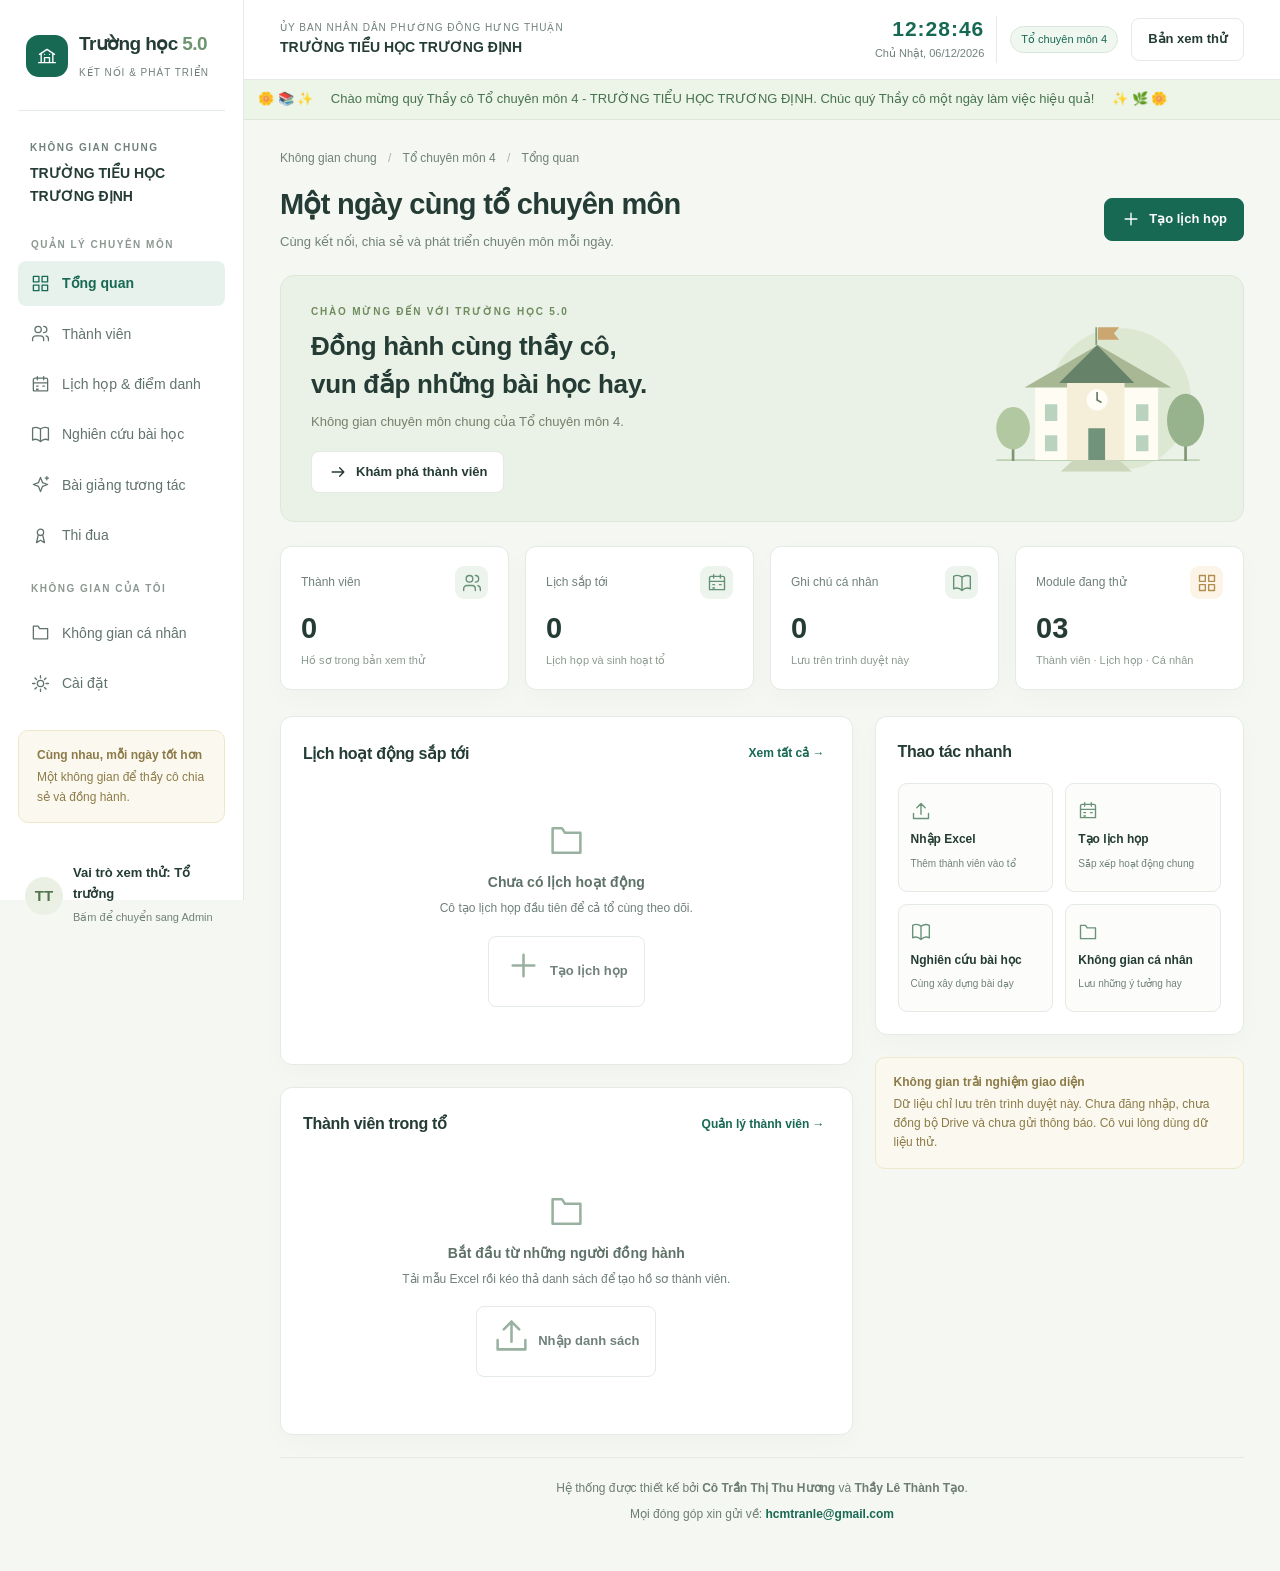
==== apps-script/Index.html @ d6b2e44e "Keep shared footer at the bottom across all views" ====
<!doctype html>
<html lang="vi">
<head>
<meta charset="UTF-8"><meta name="viewport" content="width=device-width, initial-scale=1">
<meta name="theme-color" content="#176953">
<meta name="description" content="Không gian chuyên môn của TRƯỜNG TIỂU HỌC TRƯƠNG ĐỊNH. Bản giao diện thử nghiệm.">
<title>Trường học 5.0 · Tổ chuyên môn 4</title>
<style>
:root{--green:#176953;--green-dark:#124d3e;--mint:#e8f2ec;--ink:#243c35;--muted:#70817a;--line:#e4eae5;--paper:#f5f7f3;--white:#fff;--gold:#b0822e;--shadow:0 8px 26px #243c3506}
*{box-sizing:border-box}body{margin:0;color:var(--ink);background:var(--paper);font:15px/1.6 "Segoe UI",Arial,sans-serif}button,input,select,textarea{font:inherit}button,a,input,select,textarea{outline-offset:4px}button{cursor:pointer}button:disabled{cursor:not-allowed;opacity:.5}a{color:var(--green)}button{border:0;background:none;color:inherit}svg{vertical-align:middle}h1,h2,h3,p{margin-top:0}h1{font-size:29px;letter-spacing:-.7px;line-height:1.3;margin-bottom:8px}h2{font-size:19px;letter-spacing:-.3px}h3{font-size:16px}.app{display:flex;min-height:100vh}.sidebar{width:244px;flex-shrink:0;background:var(--white);border-right:1px solid var(--line);padding:29px 18px;position:fixed;inset:0 auto 0 0;display:flex;flex-direction:column;z-index:20}.brand{display:flex;gap:11px;align-items:center;padding:0 8px 27px}.brand-mark{display:grid;place-items:center;background:var(--green);color:white;width:42px;height:42px;border-radius:13px}.brand strong{display:block;font-size:19px;letter-spacing:-.6px}.brand small{font-size:11px;color:var(--muted);letter-spacing:1.5px}.school-label{border-top:1px solid var(--line);padding:23px 12px 13px}.school-label small,.eyebrow{font-size:10px;letter-spacing:1.5px;font-weight:700;color:var(--muted);text-transform:uppercase}.school-label strong{display:block;font-size:14px;margin-top:4px}.nav-label{padding:17px 13px 8px;font-size:10px;letter-spacing:1.5px;color:#8c9891;font-weight:700}.nav{display:flex;flex-direction:column;gap:6px}.nav button{display:flex;align-items:center;gap:12px;padding:11px 13px;border-radius:8px;text-align:left;font-size:14px;color:#60736a}.nav button.active{color:var(--green);background:var(--mint);font-weight:650}.nav button:hover{background:#f0f5f1}.nav button svg{width:19px;height:19px}.sidebar-bottom{margin-top:auto;padding-top:25px}.account{border-top:1px solid var(--line);padding:20px 7px 0;display:flex;align-items:center;gap:10px}.avatar{width:38px;height:38px;border-radius:50%;background:#eaf0e4;display:inline-flex;align-items:center;justify-content:center;color:#52734e;font-weight:650;flex-shrink:0;overflow:hidden}.avatar img{width:100%;height:100%;object-fit:cover}.account strong{font-size:13px;display:block}.account small{color:var(--muted);font-size:11px}.main{margin-left:244px;width:calc(100% - 244px)}.topbar{min-height:80px;border-bottom:1px solid var(--line);background:#ffffffb8;display:flex;align-items:center;justify-content:space-between;padding:16px 36px;gap:18px}.authority{font-size:10px;letter-spacing:1px;color:var(--muted)}.school-title{font-weight:600;font-size:14px}.top-actions{display:flex;align-items:center;gap:13px}.tag{font-size:11px;border:1px solid #d8e7dc;background:#f0f7f1;padding:4px 10px;border-radius:20px;color:var(--green);white-space:nowrap}.workspace{max-width:1440px;padding:29px 36px 40px;margin:auto}.breadcrumb{font-size:12px;color:var(--muted);margin-bottom:18px}.breadcrumb span{color:#a8b3ac;padding:0 8px}.heading{display:flex;align-items:center;justify-content:space-between;gap:16px;margin-bottom:23px}.heading p{color:var(--muted);margin:0;font-size:13px}.btn{padding:10px 16px;border:1px solid var(--line);border-radius:8px;background:white;font-size:13px;font-weight:600;display:inline-flex;align-items:center;justify-content:center;gap:8px;text-decoration:none;white-space:nowrap}.btn.primary{background:var(--green);border-color:var(--green);color:white}.btn.primary:hover{background:var(--green-dark)}.btn:hover{border-color:#a8c4b6}.btn.subtle{background:transparent}.btn.danger{color:#a64242}.hero{position:relative;overflow:hidden;background:#eaf1e6;border:1px solid #dfe8d8;border-radius:14px;padding:28px 30px;min-height:194px;display:flex;justify-content:space-between;align-items:center;margin-bottom:24px}.hero-text{max-width:65%;z-index:1}.hero .eyebrow{color:#6f8c5e;letter-spacing:1.8px}.hero h2{font-size:26px;line-height:1.45;font-weight:600;margin:8px 0}.hero p{color:#73816c;font-size:13px;margin-bottom:18px}.hero-art{width:230px;max-width:32%;height:170px}.stats{display:grid;grid-template-columns:repeat(4,1fr);gap:16px;margin-bottom:26px}.stat{padding:19px 20px;border:1px solid var(--line);border-radius:11px;background:white;box-shadow:var(--shadow)}.stat-top{display:flex;align-items:center;justify-content:space-between;color:var(--muted);font-size:12px}.stat-icon{width:33px;height:33px;display:grid;place-items:center;border-radius:9px;background:#edf3ed;color:#649275}.stat-icon.gold{background:#fcf5e7;color:#b08d4e}.stat-value{font-size:29px;font-weight:650;line-height:1.2;margin:12px 0 6px}.stat-note{font-size:11px;color:#8d9b91}.columns{display:grid;grid-template-columns:1.55fr 1fr;gap:22px}.panel{background:white;border:1px solid var(--line);border-radius:12px;box-shadow:var(--shadow);padding:22px;margin-bottom:22px}.panel-head{display:flex;align-items:center;justify-content:space-between;gap:12px;margin-bottom:19px}.panel-head h2{margin:0;font-size:16px}.text-btn{color:var(--green);font-weight:600;font-size:12px;padding:5px}.empty{text-align:center;padding:35px 20px;color:var(--muted)}.empty svg{color:#99b1a1;width:37px;height:37px;margin-bottom:12px}.empty strong{display:block;color:#5f7269;font-size:14px;margin-bottom:6px}.empty p{font-size:12px;max-width:390px;margin:0 auto 17px}.quick-grid{display:grid;grid-template-columns:1fr 1fr;gap:12px}.quick{border:1px solid var(--line);text-align:left;border-radius:9px;padding:17px 12px;background:#fcfdfb}.quick svg{color:#6a9278;margin-bottom:9px}.quick strong{display:block;font-size:12px}.quick small{font-size:10px;color:var(--muted)}.quick:hover{background:var(--mint)}.notice{background:#fbf9ef;border:1px solid #eee7c9;border-radius:10px;padding:15px 18px;color:#8c7a48;font-size:12px;margin-bottom:20px}.notice strong{display:block;margin-bottom:3px}.footer{font-size:11px;color:#99a49c;display:flex;justify-content:space-between;gap:12px;padding:5px 0}.toolbar{display:flex;gap:12px;align-items:center;flex-wrap:wrap;margin-bottom:19px}input,select,textarea{padding:10px 12px;border:1px solid #dce4de;border-radius:7px;background:white;color:var(--ink);min-width:0}input:focus,select:focus,textarea:focus{border-color:var(--green);outline:2px solid #dbeee3}textarea{width:100%;resize:vertical}.search{flex:1;min-width:180px}.table-wrap{overflow-x:auto}table{border-collapse:collapse;width:100%;font-size:12px;text-align:left}th{background:#f7f9f6;color:var(--muted);font-size:11px;font-weight:600;padding:13px 12px;white-space:nowrap}td{padding:15px 12px;border-bottom:1px solid #eef1ec}td.person{display:flex;align-items:center;gap:11px;min-width:190px}.person strong{font-size:13px;display:block}.person small{font-size:11px;color:var(--muted)}.badge{display:inline-block;background:#eff5ef;color:#618468;font-size:10px;border-radius:4px;padding:3px 7px}.dropzone{border:1.5px dashed #b1c9b7;border-radius:10px;background:#f7faf5;text-align:center;padding:27px;margin:16px 0}.dropzone.dragover{background:#e0efdf;border-color:var(--green)}.dropzone strong{display:block;font-size:14px;margin:8px 0}.dropzone p{font-size:12px;color:var(--muted);margin:0 0 12px}.event{display:flex;gap:14px;padding:17px 0;border-bottom:1px solid #eef1ec}.event:last-child{border-bottom:0}.date-box{background:#edf3e9;width:48px;height:58px;text-align:center;border-radius:8px;flex-shrink:0;color:#638154}.date-box strong{display:block;font-size:22px;line-height:1.1;padding-top:8px}.date-box small{font-size:10px}.event-body{flex:1}.event-body strong{font-size:13px}.event-body p{color:var(--muted);font-size:11px;margin:3px 0}.event-body .btn{padding:5px 10px;font-size:11px;margin-top:8px}.feature-grid{display:grid;grid-template-columns:repeat(3,1fr);gap:16px}.feature{border:1px solid var(--line);border-radius:10px;padding:22px;background:#fff}.feature .step{color:#9aaf9b;font-size:28px;font-weight:300}.feature p{color:var(--muted);font-size:13px}.muted{color:var(--muted)}.small{font-size:12px}.menu-toggle{display:none}.dialog{border:1px solid var(--line);border-radius:15px;width:620px;max-width:calc(100vw - 28px);max-height:90vh;padding:26px;color:var(--ink);box-shadow:0 24px 100px #0b281b33}.dialog.wide{width:960px}.dialog::backdrop{background:#173d3059;backdrop-filter:blur(3px)}.dialog-head{display:flex;justify-content:space-between;align-items:center;margin-bottom:18px}.dialog-head h2{margin:0}.dialog-close{font-size:26px;padding:0 8px}.fields{display:grid;grid-template-columns:1fr 1fr;gap:15px}.field{display:flex;flex-direction:column;gap:6px;font-size:12px;font-weight:600}.field.full{grid-column:1/-1}.dialog-actions{display:flex;justify-content:flex-end;gap:10px;margin-top:22px}.error{font-size:12px;color:#a34539;background:#fff3ee;padding:10px;border-radius:6px;margin-top:12px}.error:empty{display:none}.preview-cell input,.preview-cell select{padding:6px;width:150px;font-size:12px}.preview-cell .row-error{color:#a34539;font-size:11px;min-width:180px}.toast{position:fixed;bottom:25px;left:50%;transform:translateX(-50%);z-index:100;background:var(--green-dark);color:white;padding:12px 23px;border-radius:9px;box-shadow:0 5px 25px #0002;font-size:13px;max-width:90vw}.toast[hidden]{display:none}.note{border:1px solid var(--line);padding:18px;border-radius:10px;margin-bottom:12px}.note p{white-space:pre-wrap;overflow-wrap:anywhere;font-size:13px}.note h3{margin-bottom:7px}.check{display:flex;gap:12px;padding:13px 0;border-bottom:1px solid var(--line);align-items:center}.check input{width:18px;height:18px;accent-color:var(--green)}.check span{flex:1}.mobile-shade{display:none}body.storage-failed #storage-alert{display:block}#storage-alert{display:none}
@media(min-width:1450px){.workspace{padding-top:36px}.hero{min-height:215px}}
@media(max-width:1100px){.sidebar{width:212px}.main{margin-left:212px;width:calc(100% - 212px)}.workspace{padding:24px}.topbar{padding:16px 24px}.stats{gap:10px}.stat{padding:15px}.columns{grid-template-columns:1fr}.hero h2{font-size:23px}.feature-grid{grid-template-columns:1fr 1fr}}
@media(max-width:760px){.sidebar{transform:translateX(-100%);transition:transform .2s}.sidebar.open{transform:translateX(0)}.main{margin-left:0;width:100%}.menu-toggle{display:block;padding:4px}.topbar{padding:13px 16px;min-height:72px}.authority{font-size:8px;letter-spacing:.4px}.school-title{font-size:12px}.top-actions .tag{display:none}.workspace{padding:20px 16px}.heading{align-items:flex-start;flex-wrap:wrap}h1{font-size:25px}.hero{padding:22px;min-height:210px}.hero-text{max-width:100%}.hero h2{font-size:22px}.hero-art{display:none}.stats{grid-template-columns:1fr 1fr}.stat-value{font-size:26px}.panel{padding:17px}.fields{grid-template-columns:1fr}.feature-grid{grid-template-columns:1fr}.footer{flex-direction:column}.top-actions{gap:5px}.mobile-shade.show{display:block;position:fixed;inset:0;background:#0005;z-index:19}.dialog{padding:20px}.breadcrumb{font-size:11px}.toolbar .btn{flex:1}}
@media(prefers-reduced-motion:reduce){*{transition:none!important;scroll-behavior:auto!important}}

/* School welcome and always-visible Vietnamese clock. */
.topbar{position:sticky;top:0;z-index:15;background:#fff}.live-clock{text-align:right;min-width:158px;padding-right:12px;border-right:1px solid var(--line)}.live-clock time{display:block;font-size:21px;line-height:1.2;font-weight:650;letter-spacing:1px;font-variant-numeric:tabular-nums;color:var(--green)}.live-clock span{display:block;font-size:11px;color:var(--muted);margin-top:4px}.welcome-strip{overflow:hidden;border-bottom:1px solid #dce8da;background:#edf5e8;padding:9px 0;color:#47734f;font-size:13px}.welcome-track{display:inline-block;white-space:nowrap;will-change:transform;animation:welcome-right 28s linear infinite}.welcome-track span{padding:0 14px}.welcome-strip:hover .welcome-track{animation-play-state:paused}@keyframes welcome-right{from{transform:translateX(100vw)}to{transform:translateX(-100%)}}.footer{flex-direction:column;text-align:center;gap:4px;padding:20px 0 5px;line-height:1.8;color:#6d7d73;font-size:12px}.footer a{font-weight:600;text-decoration:none}.brand small{font-size:10px;letter-spacing:1px;white-space:nowrap}@media(max-width:1100px){.top-actions .tag{display:none}}@media(max-width:760px){.topbar{gap:7px;align-items:center}.top-actions{flex-shrink:0}.live-clock{min-width:125px;border:0;padding:0}.live-clock time{font-size:19px}.live-clock span{font-size:10px}.top-actions #about-preview{display:none}.authority{font-size:8px}.school-title{font-size:11px}.welcome-strip{font-size:12px}}@media(prefers-reduced-motion:reduce){.welcome-track{animation:none;transform:none;white-space:normal;padding:0 16px;text-align:center}.welcome-strip{overflow:visible}}

.role-switch{width:100%;text-align:left;background:transparent;border:0;cursor:pointer}.role-switch:hover{background:#f1f6f2;border-radius:9px}.role-switch:focus-visible{outline:2px solid var(--green)}.admin-only{display:none!important}body.is-admin .admin-only{display:flex!important}.admin-banner{display:flex;gap:14px;align-items:center;background:#edf4ff;border:1px solid #d7e5f7;color:#345778;padding:15px 18px;border-radius:10px;margin-bottom:20px}.admin-banner svg{flex-shrink:0}.approval-row{display:grid;grid-template-columns:1.5fr 1fr 1fr auto;gap:14px;align-items:center;padding:15px 0;border-bottom:1px solid var(--line)}.approval-row:last-child{border-bottom:0}.approval-row strong,.approval-row small{display:block}.approval-row small{color:var(--muted)}.status-approved{background:#e5f4e9;color:#34704a}.status-pending{background:#fff3dc;color:#8a641f}@media(max-width:760px){.approval-row{grid-template-columns:1fr}.approval-row .btn{width:100%}}

.main{min-height:100vh;display:flex;flex-direction:column}.workspace{width:100%;min-height:calc(100vh - 122px);display:flex;flex-direction:column}.workspace>.footer{margin-top:auto;width:100%;border-top:1px solid var(--line)}
</style>
<script defer src="https://cdn.sheetjs.com/xlsx-0.20.3/package/dist/xlsx.full.min.js"></script>
</head>
<body>
<div class="app">
<aside class="sidebar" id="sidebar" aria-label="Điều hướng chính">
<div class="brand"><span class="brand-mark" data-icon="school"></span><div><strong>Trường học <span style="color:#6e9571">5.0</span></strong><small>KẾT NỐI & PHÁT TRIỂN</small></div></div>
<div class="school-label"><small>KHÔNG GIAN CHUNG</small><strong>TRƯỜNG TIỂU HỌC TRƯƠNG ĐỊNH</strong></div>
<div class="nav-label">QUẢN LÝ CHUYÊN MÔN</div>
<nav class="nav" id="nav"></nav>
<div class="sidebar-bottom"><div class="notice"><strong>Cùng nhau, mỗi ngày tốt hơn</strong>Một không gian để thầy cô chia sẻ và đồng hành.</div>
<button class="account role-switch" id="role-switch" type="button" aria-label="Chuyển sang quyền Admin"><span class="avatar" id="role-avatar">TT</span><div><strong id="role-label">Vai trò xem thử: Tổ trưởng</strong><small id="role-hint">Bấm để chuyển sang Admin</small></div></button></div>
</aside>
<div class="mobile-shade" id="shade"></div>
<div class="main">
<header class="topbar"><div style="display:flex;gap:12px;align-items:center"><button class="menu-toggle" id="menu-toggle" aria-label="Mở điều hướng" aria-expanded="false" data-icon="menu"></button><div><div class="authority">ỦY BAN NHÂN DÂN PHƯỜNG ĐÔNG HƯNG THUẬN</div><div class="school-title">TRƯỜNG TIỂU HỌC TRƯƠNG ĐỊNH</div></div></div>
<div class="top-actions"><div class="live-clock" aria-label="Ngày giờ Việt Nam"><time id="live-time">--:--:--</time><span id="live-date"></span></div><span class="tag">Tổ chuyên môn 4</span><button class="btn subtle" id="about-preview">Bản xem thử</button></div></header>
<div class="welcome-strip" aria-label="Lời chào mừng"><div class="welcome-track"><span aria-hidden="true">🌼 📚 ✨</span> Chào mừng quý Thầy cô Tổ chuyên môn 4 - TRƯỜNG TIỂU HỌC TRƯƠNG ĐỊNH. Chúc quý Thầy cô một ngày làm việc hiệu quả! <span aria-hidden="true">✨ 🌿 🌼</span></div></div>
<main class="workspace" id="main" tabindex="-1"></main>
</div></div>
<dialog class="dialog" id="dialog" aria-labelledby="dialog-title"></dialog>
<div class="toast" id="toast" role="status" hidden></div>
<noscript>Vui lòng bật JavaScript để sử dụng giao diện Trường học 5.0.</noscript>
<script>/* Shared validation and import logic. No network or storage side effects. */
(function(root, factory) {
  const api = factory();
  if (typeof module === 'object' && module.exports) module.exports = api;
  else root.SchoolModel = api;
})(typeof globalThis !== 'undefined' ? globalThis : this, function() {
  const headers = ['Họ và tên','Email','Số điện thoại','Chức danh','Lớp dạy'];
  const roles = ['Tổ trưởng','Tổ phó','Tổ viên'];
  const normalizeEmail = value => String(value || '').trim().toLowerCase();
  function validateMember(input) {
    const value = Object.fromEntries(['name','email','phone','role','className'].map(k => [k,String(input[k] || '').trim()]));
    value.email = normalizeEmail(value.email);
    const errors = [];
    if (!value.name || value.name.length > 100) errors.push('Họ và tên phải có từ 1 đến 100 ký tự');
    if (!/^[^\s@]+@[^\s@]+\.[^\s@]+$/.test(value.email) || value.email.length > 254) errors.push('Email không hợp lệ');
    if (value.phone && !/^\+?[\d ()-]{8,20}$/.test(value.phone)) errors.push('Số điện thoại không hợp lệ');
    if (!roles.includes(value.role)) errors.push('Chức danh phải là Tổ trưởng, Tổ phó hoặc Tổ viên');
    if (value.className.length > 80) errors.push('Lớp dạy tối đa 80 ký tự');
    return {value,errors};
  }
  function previewImport(matrix, existing) {
    if (!Array.isArray(matrix) || !matrix.length) throw new Error('File chưa có dữ liệu.');
    const first = matrix[0].map(v => String(v || '').trim());
    const missing = headers.filter(h => !first.includes(h));
    if (missing.length) throw new Error('Thiếu cột: ' + missing.join(', '));
    if (headers.some(h => first.filter(v => v === h).length !== 1)) throw new Error('File có tên cột bị trùng.');
    if (matrix.length > 501) throw new Error('Mỗi lần nhập tối đa 500 dòng. Vui lòng chia nhỏ file.');
    const seen = new Set(), emails = new Set(existing.map(m => normalizeEmail(m.email)));
    return matrix.slice(1).map((row, i) => {
      if (row.every(v => !String(v ?? '').trim())) return null;
      const data = Object.fromEntries(['name','email','phone','role','className'].map((k,n) => [k,row[first.indexOf(headers[n])]]));
      const {value, errors} = validateMember(data);
      if (seen.has(value.email)) errors.push('Email trùng trong file');
      seen.add(value.email);
      return {line:i+2, value, errors, duplicate:emails.has(value.email)};
    }).filter(Boolean);
  }
  function mergeImport(existing, rows, mode, makeId) {
    if (!['skip','update'].includes(mode)) throw new Error('Cách xử lý trùng không hợp lệ.');
    if (!rows.length || rows.some(r => r.errors.length)) throw new Error('Cần sửa hết lỗi trước khi nhập.');
    const next = existing.map(m => ({...m}));
    let added = 0, updated = 0, skipped = 0;
    rows.forEach(({value}) => {
      const index = next.findIndex(m => normalizeEmail(m.email) === value.email);
      if (index >= 0) {
        if (mode === 'update') { next[index] = {...next[index],...value}; updated++; }
        else skipped++;
      } else { next.push({...value,id:makeId(),photo:''}); added++; }
    });
    return {members:next,added,updated,skipped};
  }
  return {headers,roles,normalizeEmail,validateMember,previewImport,mergeImport};
});
</script>
<script>
'use strict';
const $ = (selector, root=document) => root.querySelector(selector);
const $$ = (selector, root=document) => [...root.querySelectorAll(selector)];
const esc = value => String(value ?? '').replace(/[&<>"']/g, c => ({'&':'&amp;','<':'&lt;','>':'&gt;','"':'&quot;',"'":'&#39;'}[c]));
const paths = {
  school:'M3 10 12 4l9 6M5 9v11h14V9M9 20v-6h6v6M9 10h.01M15 10h.01M2 20h20',
  grid:'M3 3h7v7H3zM14 3h7v7h-7zM3 14h7v7H3zM14 14h7v7h-7z',
  users:'M16 21v-2a4 4 0 0 0-4-4H6a4 4 0 0 0-4 4v2M16 3a4 4 0 0 1 0 8M22 21v-2a4 4 0 0 0-3-3.87M13 7a4 4 0 1 1-8 0 4 4 0 0 1 8 0',
  calendar:'M8 2v4M16 2v4M3 10h18M5 4h14a2 2 0 0 1 2 2v14H3V6a2 2 0 0 1 2-2M7 14h2M15 14h2M7 18h2',
  book:'M12 5v16M12 5C8 2 4 3 2 4v15c4-2 7-1 10 2 3-3 6-4 10-2V4c-4-2-7-1-10 1',
  spark:'m12 3 2.5 6.5L21 12l-6.5 2.5L12 21l-2.5-6.5L3 12l6.5-2.5L12 3M20 2v4M18 4h4',
  folder:'M3 7V4h6l2 3h10v13H3V7z',
  award:'M16 8a4 4 0 1 1-8 0 4 4 0 0 1 8 0M9 12l-2 9 5-3 5 3-2-9',
  settings:'M12 8a4 4 0 1 0 0 8 4 4 0 0 0 0-8M12 2v3M12 19v3M2 12h3M19 12h3M5 5l2 2M17 17l2 2M5 19l2-2M17 7l2-2',
  plus:'M12 5v14M5 12h14',upload:'M12 16V3m-5 5 5-5 5 5M3 15v6h18v-6',
  download:'M12 3v13m-5-5 5 5 5-5M3 16v5h18v-5',arrow:'M5 12h14m-5-5 5 5-5 5',
  menu:'M3 6h18M3 12h18M3 18h18',check:'m5 12 4 4L19 6',clock:'M12 8v5l3 2M22 12a10 10 0 1 1-20 0 10 10 0 0 1 20 0',
  edit:'m16 3 5 5-12 12H4v-5L16 3z',shield:'M12 3 3 7v6c0 5 9 9 9 9s9-4 9-9V7l-9-4',
};
const icon = name => '<svg width="20" height="20" viewBox="0 0 24 24" fill="none" stroke="currentColor" stroke-width="1.65" stroke-linecap="round" stroke-linejoin="round" aria-hidden="true"><path d="'+(paths[name] || paths.folder)+'"/></svg>';
$$('[data-icon]').forEach(el => el.innerHTML = icon(el.dataset.icon));
const Model = SchoolModel, KEY='truonghoc50.preview.v1', ROLE_KEY='truonghoc50.preview.role';
const uid = () => globalThis.crypto?.randomUUID?.() || Date.now().toString(36)+Math.random().toString(36).slice(2);
const sampleApprovals=[{id:'demo-1',name:'Giáo viên đăng ký A',email:'giaovien.a@example.com',phone:'0900000001',status:'pending'},{id:'demo-2',name:'Giáo viên đăng ký B',email:'giaovien.b@example.com',phone:'0900000002',status:'pending'}];
let data={members:[],events:[],notes:[],approvals:sampleApprovals.map(x=>({...x}))}, storageProblem='', page='overview', pendingRows=[], previewRole=localStorage.getItem(ROLE_KEY)==='admin'?'admin':'leader';
try {
  const saved=localStorage.getItem(KEY);
  if(saved) {
    const parsed=JSON.parse(saved);
    if(!parsed || !['members','events','notes'].every(k=>Array.isArray(parsed[k]))) throw Error('Dữ liệu cũ không đúng định dạng.');
    data={...parsed,approvals:Array.isArray(parsed.approvals)?parsed.approvals:sampleApprovals.map(x=>({...x}))};
  }
} catch(e) { storageProblem='Không đọc được dữ liệu trên trình duyệt. Dữ liệu mới chỉ giữ trong phiên hiện tại.'; }
function persist(next) {
  try { localStorage.setItem(KEY,JSON.stringify(next)); }
  catch(e) { toast('Không lưu được: bộ nhớ trình duyệt không khả dụng hoặc đã đầy. Thay đổi chưa được áp dụng.'); return false; }
  data=next; return true;
}
let toastTimer;
function toast(message) { $('#toast').textContent=message; $('#toast').hidden=false; clearTimeout(toastTimer); toastTimer=setTimeout(()=>$('#toast').hidden=true,5500); }
const navItems=[['overview','grid','Tổng quan'],['admin','shield','Quản trị','admin-only'],['members','users','Thành viên'],['meetings','calendar','Lịch họp & điểm danh'],['research','book','Nghiên cứu bài học'],['lessons','spark','Bài giảng tương tác'],['awards','award','Thi đua'],['personal','folder','Không gian cá nhân'],['settings','settings','Cài đặt']];
$('#nav').innerHTML=navItems.map(([id,i,title,extra],n)=>(id==='personal'?'<div class="nav-label">KHÔNG GIAN CỦA TÔI</div>':'')+'<button class="'+(extra||'')+'" data-page="'+id+'">'+icon(i)+title+'</button>').join('');
$('#nav').addEventListener('click',e=>{const btn=e.target.closest('[data-page]');if(btn) navigate(btn.dataset.page);});
function closeMenu(){ $('#sidebar').classList.remove('open');$('#shade').classList.remove('show');$('#menu-toggle').setAttribute('aria-expanded','false'); }
$('#menu-toggle').onclick=()=>{ const opened=$('#sidebar').classList.toggle('open');$('#shade').classList.toggle('show',opened);$('#menu-toggle').setAttribute('aria-expanded',String(opened)); };
$('#shade').onclick=closeMenu;
function updateRoleUI(){const admin=previewRole==='admin';document.body.classList.toggle('is-admin',admin);$('#role-avatar').textContent=admin?'AD':'TT';$('#role-label').textContent='Vai trò xem thử: '+(admin?'Admin':'Tổ trưởng');$('#role-hint').textContent=admin?'Bấm để về Tổ trưởng':'Bấm để chuyển sang Admin';$('#role-switch').setAttribute('aria-label',admin?'Chuyển về quyền Tổ trưởng':'Chuyển sang quyền Admin');}
$('#role-switch').onclick=()=>{previewRole=previewRole==='admin'?'leader':'admin';localStorage.setItem(ROLE_KEY,previewRole);if(previewRole!=='admin'&&page==='admin')page='overview';updateRoleUI();render();toast(previewRole==='admin'?'Đã chuyển sang chế độ xem thử quyền Admin.':'Đã trở về chế độ xem thử quyền Tổ trưởng.');};
updateRoleUI();
function navigate(id) {page=id;closeMenu();render();$('#main').focus({preventScroll:true});window.scrollTo(0,0);}
function heading(title,description,actions=''){return '<div class="heading"><div><h1>'+title+'</h1><p>'+description+'</p></div><div>'+actions+'</div></div>';}
function button(label,action,i='plus',primary=false){return '<button class="btn'+(primary?' primary':'')+'" data-action="'+action+'">'+icon(i)+label+'</button>';}
const previewNotice='<div class="notice"><strong>Không gian trải nghiệm giao diện</strong>Dữ liệu chỉ lưu trên trình duyệt này. Chưa đăng nhập, chưa đồng bộ Drive và chưa gửi thông báo. Cô vui lòng dùng dữ liệu thử.</div>';
function empty(title,description,action=''){return '<div class="empty">'+icon('folder')+'<strong>'+title+'</strong><p>'+description+'</p>'+action+'</div>';}
function initials(name){return String(name).trim().split(/\s+/).slice(-2).map(s=>s[0]||'').join('').toUpperCase();}
function avatar(m){const photo=typeof m.photo==='string' && /^data:image\/(png|jpeg|webp);base64,[A-Za-z0-9+/=]+$/.test(m.photo)?'<img src="'+m.photo+'" alt="">':esc(initials(m.name));return '<span class="avatar">'+photo+'</span>';}
function render() {
  $$('#nav button').forEach(b=>{b.classList.toggle('active',b.dataset.page===page);b.setAttribute('aria-current',b.dataset.page===page?'page':'false');});
  const title=navItems.find(n=>n[0]===page)?.[2]||'Tổng quan';
  $('#main').innerHTML='<div class="breadcrumb">Không gian chung <span>/</span> Tổ chuyên môn 4 <span>/</span> '+title+'</div>'+(storageProblem?'<div class="error" role="alert">'+esc(storageProblem)+'</div>':'')+({overview:overview,admin:adminPanel,members:members,meetings:meetings,research:research,lessons:lessons,awards:awards,personal:personal,settings:settings}[page]||overview)()+'<footer class="footer"><span>Hệ thống được thiết kế bởi <strong>Cô Trần Thị Thu Hương</strong> và <strong>Thầy Lê Thành Tạo</strong>.</span><span>Mọi đóng góp xin gửi về: <a href="mailto:hcmtranle@gmail.com">hcmtranle@gmail.com</a></span></footer>';
  bindPage();
}
function stat(label,value,note,i,gold=false){return '<div class="stat"><div class="stat-top">'+label+'<span class="stat-icon'+(gold?' gold':'')+'">'+icon(i)+'</span></div><div class="stat-value">'+value+'</div><div class="stat-note">'+note+'</div></div>';}
const schoolArt='<svg class="hero-art" viewBox="0 0 260 190" fill="none" aria-hidden="true"><circle cx="155" cy="95" r="80" fill="#dde8d3"/><path d="M15 164h230" stroke="#bfd1b5" stroke-width="2"/><path d="M59 81h139v83H59z" fill="#fffdf3"/><path d="m47 82 83-48 83 48" fill="#a8b895"/><path d="M95 77h65v87H95z" fill="#f5efd9"/><path d="m86 77 43-43 42 43" fill="#668369"/><path d="M119 128h19v36h-19z" fill="#71937b"/><path d="M70 101h14v19H70zM173 101h14v19h-14zM70 136h14v18H70zM173 136h14v18h-14z" fill="#bad3be"/><circle cx="129" cy="96" r="12" fill="#fffdf6"/><path d="M129 87v9l5 3" stroke="#6a846b" stroke-width="2"/><path d="M128 34V14" stroke="#8a9e7a" stroke-width="2"/><path d="M130 14h24l-6 7 6 7h-24" fill="#cba671"/><path d="M34 165v-29M229 165v-41" stroke="#7f9673" stroke-width="3"/><ellipse cx="34" cy="128" rx="19" ry="24" fill="#b1c8a0"/><ellipse cx="229" cy="119" rx="21" ry="30" fill="#97b38d"/><path d="M102 164h52l14 13H88z" fill="#cbd6bb"/></svg>';
function overview(){
 const upcoming=data.events.filter(e=>new Date(e.when)>=new Date()).sort((a,b)=>a.when.localeCompare(b.when));
 return heading('Một ngày cùng tổ chuyên môn','Cùng kết nối, chia sẻ và phát triển chuyên môn mỗi ngày.',button('Tạo lịch họp','new-meeting','plus',true))+
 '<section class="hero"><div class="hero-text"><div class="eyebrow">CHÀO MỪNG ĐẾN VỚI TRƯỜNG HỌC 5.0</div><h2>Đồng hành cùng thầy cô,<br>vun đắp những bài học hay.</h2><p>Không gian chuyên môn chung của Tổ chuyên môn 4.</p>'+button('Khám phá thành viên','go-members','arrow')+'</div>'+schoolArt+'</section>'+
 '<div class="stats">'+stat('Thành viên',data.members.length,'Hồ sơ trong bản xem thử','users')+stat('Lịch sắp tới',upcoming.length,'Lịch họp và sinh hoạt tổ','calendar')+stat('Ghi chú cá nhân',data.notes.length,'Lưu trên trình duyệt này','book')+stat('Module đang thử','03','Thành viên · Lịch họp · Cá nhân','grid',true)+'</div>'+
 '<div class="columns"><div><section class="panel"><div class="panel-head"><h2>Lịch hoạt động sắp tới</h2><button class="text-btn" data-action="go-meetings">Xem tất cả →</button></div>'+(upcoming.length?upcoming.slice(0,3).map(eventCard).join(''):empty('Chưa có lịch hoạt động','Cô tạo lịch họp đầu tiên để cả tổ cùng theo dõi.',button('Tạo lịch họp','new-meeting','plus')))+'</section><section class="panel"><div class="panel-head"><h2>Thành viên trong tổ</h2><button class="text-btn" data-action="go-members">Quản lý thành viên →</button></div>'+(data.members.length?'<div style="display:flex;gap:10px;flex-wrap:wrap">'+data.members.slice(0,8).map(m=>'<div title="'+esc(m.name)+'">'+avatar(m)+'</div>').join('')+'</div>':empty('Bắt đầu từ những người đồng hành','Tải mẫu Excel rồi kéo thả danh sách để tạo hồ sơ thành viên.',button('Nhập danh sách','import','upload')))+'</section></div>'+
 '<div><section class="panel"><div class="panel-head"><h2>Thao tác nhanh</h2></div><div class="quick-grid">'+[['import','upload','Nhập Excel','Thêm thành viên vào tổ'],['new-meeting','calendar','Tạo lịch họp','Sắp xếp hoạt động chung'],['go-research','book','Nghiên cứu bài học','Cùng xây dựng bài dạy'],['go-personal','folder','Không gian cá nhân','Lưu những ý tưởng hay']].map(([a,i,t,s])=>'<button class="quick" data-action="'+a+'">'+icon(i)+'<strong>'+t+'</strong><small>'+s+'</small></button>').join('')+'</div></section>'+previewNotice+'</div></div>';
}

function adminPanel(){
 if(previewRole!=='admin')return overview();
 const pending=data.approvals.filter(x=>x.status==='pending').length,approved=data.approvals.filter(x=>x.status==='approved').length;
 return heading('Bảng điều khiển Admin','Chạy thử quy trình duyệt giáo viên và theo dõi không gian toàn trường.')+
 '<div class="admin-banner">'+icon('shield')+'<div><strong>Đang xem thử với quyền Admin</strong><div class="small">Đây là mô phỏng giao diện. Chưa tạo tài khoản thật, chưa gửi email và chưa cấp quyền Drive.</div></div></div>'+
 '<div class="stats">'+stat('Chờ phê duyệt',pending,'Yêu cầu đăng ký mẫu','clock')+stat('Đã duyệt thử',approved,'Chỉ lưu trên trình duyệt','check')+stat('Thành viên',data.members.length,'Hồ sơ của Tổ chuyên môn 4','users')+stat('Không gian',2,'Chung của trường · Cá nhân','folder',true)+'</div>'+
 '<section class="panel"><div class="panel-head"><h2>Yêu cầu đăng ký</h2><span class="badge">Dữ liệu minh họa</span></div>'+(data.approvals.length?data.approvals.map(a=>'<div class="approval-row"><div><strong>'+esc(a.name)+'</strong><small>'+esc(a.email)+'</small></div><div><small>Điện thoại</small>'+esc(a.phone)+'</div><div><span class="badge '+(a.status==='approved'?'status-approved':'status-pending')+'">'+(a.status==='approved'?'Đã duyệt thử':'Chờ duyệt')+'</span></div><div>'+(a.status==='pending'?'<button class="btn primary" data-approve="'+esc(a.id)+'">'+icon('check')+'Duyệt thử</button>':'<span class="small muted">Đã tạo không gian mẫu</span>')+'</div></div>').join(''):empty('Không có yêu cầu đăng ký','Danh sách yêu cầu đang trống.'))+'</section>'+
 '<section class="panel"><div class="panel-head"><h2>Phạm vi quản trị</h2></div><div class="check"><span>Quản lý tổ và thành viên</span><span class="badge status-approved">Có quyền</span></div><div class="check"><span>Duyệt đăng ký và tạo không gian cá nhân</span><span class="badge status-approved">Chạy thử</span></div><div class="check"><span>Cấu hình Drive, Gemini và thông báo</span><span class="badge">Chưa kết nối</span></div></section>';
}
function members(){return heading('Thành viên trong tổ','Mỗi thầy cô là một phần của tập thể Trương Định.',button('Thêm thành viên','new-member','plus',true))+'<section class="panel"><div class="toolbar"><input id="member-search" class="search" aria-label="Tìm thành viên" placeholder="Tìm họ tên, email hoặc lớp dạy…"><select id="role-filter" aria-label="Lọc chức danh"><option value="">Tất cả chức danh</option>'+Model.roles.map(r=>'<option>'+r+'</option>').join('')+'</select>'+button('Tải mẫu Excel','template','download')+button('Nhập Excel','import','upload')+'</div><div id="member-table">'+memberTable(data.members)+'</div></section>'+previewNotice;}
function memberTable(list){return list.length?'<div class="table-wrap"><table><thead><tr><th>GIÁO VIÊN</th><th>CHỨC DANH</th><th>LỚP DẠY</th><th>ĐIỆN THOẠI</th><th>HỒ SƠ</th></tr></thead><tbody>'+list.map(m=>'<tr><td class="person">'+avatar(m)+'<div><strong>'+esc(m.name)+'</strong><small>'+esc(m.email)+'</small></div></td><td><span class="badge">'+esc(m.role)+'</span></td><td>'+esc(m.className||'—')+'</td><td>'+esc(m.phone||'—')+'</td><td><button class="text-btn" data-edit-member="'+esc(m.id)+'" aria-label="Sửa hồ sơ '+esc(m.name)+'">Chỉnh sửa</button></td></tr>').join('')+'</tbody></table></div>':empty('Chưa có thành viên phù hợp','Cô có thể thêm từng thành viên hoặc nhập danh sách từ file Excel.');}
function eventCard(e){const d=new Date(e.when);return '<div class="event"><div class="date-box"><strong>'+d.getDate()+'</strong><small>TH '+(d.getMonth()+1)+'</small></div><div class="event-body"><strong>'+esc(e.title)+'</strong><p>'+d.toLocaleString('vi-VN',{hour:'2-digit',minute:'2-digit',day:'2-digit',month:'2-digit',year:'numeric'})+' · '+esc(e.place)+'</p><p>'+esc(e.description||'Sinh hoạt chuyên môn của tổ')+'</p><button class="btn" data-attend="'+esc(e.id)+'">'+icon('check')+'Điểm danh ('+Object.values(e.attendance||{}).filter(Boolean).length+')</button> <button class="text-btn" data-edit-event="'+esc(e.id)+'">Sửa lịch</button></div></div>';}
function meetings(){return heading('Lịch họp & điểm danh','Sắp xếp hoạt động, ghi nhận sự tham gia của từng thành viên.',button('Tạo lịch họp','new-meeting','plus',true))+'<section class="panel"><div class="panel-head"><h2>Lịch hoạt động của tổ</h2><span class="badge">'+data.events.length+' hoạt động</span></div>'+(data.events.length?[...data.events].sort((a,b)=>a.when.localeCompare(b.when)).map(eventCard).join(''):empty('Cùng tạo lịch hoạt động đầu tiên','Thông báo email và điện thoại sẽ được bổ sung sau khi kết nối dịch vụ.',button('Tạo lịch họp','new-meeting','plus',true)))+'</section>'+previewNotice;}
function roadmap(title,subtitle,items){return heading(title,subtitle)+'<div class="notice"><strong>Phác thảo module · Chưa kích hoạt</strong>Các bước dưới đây giúp cô góp ý về bố cục và quy trình. Bản này chưa xử lý nghiệp vụ của module.</div><div class="feature-grid">'+items.map(([t,d],i)=>'<section class="feature"><span class="step">0'+(i+1)+'</span><h3>'+t+'</h3><p>'+d+'</p><span class="badge">Dự kiến</span></section>').join('')+'</div>';}
function research(){return roadmap('Nghiên cứu bài học','Cùng quan sát việc học của học sinh, cùng cải tiến bài dạy.',[['Xây dựng bài học','Chọn vấn đề, xác định mục tiêu và cùng đóng góp vào kế hoạch bài dạy.'],['Dạy minh họa & quan sát','Tập trung quan sát hoạt động học của học sinh, lưu ghi chép và minh chứng.'],['Suy ngẫm & vận dụng','Thảo luận kết quả, điều chỉnh bài dạy và lưu bài học kinh nghiệm của tổ.']]);}
function lessons(){return roadmap('Bài giảng tương tác','Từ học liệu của thầy cô đến những trải nghiệm học tập sinh động.',[['Chọn học liệu','Chọn Lớp → Môn → Tuần → Bài và nguồn học liệu từ Google Drive.'],['Thiết kế cùng Gemini','Tạo nội dung tương tác, câu hỏi và hoạt động; giáo viên duyệt trước khi sử dụng.'],['Tương tác & tạo trò chơi','Phát triển trò chơi từ ý tưởng học sinh và lưu bài giảng về Drive.']]);}
function awards(){return roadmap('Thi đua & minh chứng','Ghi nhận đóng góp của từng thành viên bằng tiêu chí rõ ràng.',[['Bộ tiêu chí của tổ','Thiết lập tiêu chí, thang điểm và thời gian áp dụng theo năm học.'],['Đóng góp & minh chứng','Thành viên gửi minh chứng cho hoạt động và nhiệm vụ đã thực hiện.'],['Duyệt & tổng hợp','Tổ trưởng kiểm tra, ghi nhận điều chỉnh và tổng hợp kết quả theo kỳ.']]);}
function personal(){return heading('Không gian cá nhân','Một góc dành cho ý tưởng và học liệu của thầy cô.',button('Viết ghi chú','new-note','plus',true))+'<div class="notice"><strong>Đang xem thử không gian cá nhân</strong>Chưa có tài khoản hoặc phân quyền thật. Ghi chú lưu trong trình duyệt này và có thể được người dùng chung trình duyệt xem. Chưa kết nối Google Drive.</div><section class="panel"><div class="panel-head"><h2>Ghi chú của tôi</h2><span class="badge">'+data.notes.length+' ghi chú</span></div>'+(data.notes.length?data.notes.map(n=>'<article class="note"><h3>'+esc(n.title)+'</h3><p>'+esc(n.body)+'</p><button class="text-btn" data-edit-note="'+esc(n.id)+'">Chỉnh sửa</button></article>').join(''):empty('Lưu lại một ý tưởng hay','Ghi lại điều cô muốn thử trong tiết học hoặc buổi sinh hoạt tiếp theo.',button('Viết ghi chú đầu tiên','new-note','plus')))+'</section>';}
function settings(){return heading('Cài đặt không gian','Thông tin chung và trạng thái kết nối của bản xem thử.')+'<section class="panel"><h2>Thông tin đơn vị</h2><p class="small muted">ỦY BAN NHÂN DÂN PHƯỜNG ĐÔNG HƯNG THUẬN</p><h3>TRƯỜNG TIỂU HỌC TRƯƠNG ĐỊNH</h3><p>Tổ chuyên môn 4</p><p class="small muted">Thiết kế cho phép bổ sung tổ sau này. Chưa có chức năng tạo tổ trong bản này.</p></section><section class="panel"><h2>Kết nối & tài khoản</h2><div class="check"><span>Google Drive</span><span class="badge">Chưa kết nối</span></div><div class="check"><span>Đăng ký · Admin duyệt · Không gian cá nhân</span><span class="badge">Chưa kích hoạt</span></div><div class="check"><span>Email, điện thoại và Gemini</span><span class="badge">Chưa kết nối</span></div></section><section class="panel"><h2>Dữ liệu trải nghiệm</h2><p class="small muted">Thêm dữ liệu minh họa để xem bố cục có nội dung. Chỉ khả dụng khi danh sách và lịch đều trống.</p>'+button('Thêm dữ liệu minh họa','seed','plus')+' <button class="btn danger" data-action="reset">Xóa dữ liệu thử trên trình duyệt</button></section>';}
const actions={'new-member':()=>memberDialog(),'import':importDialog,'template':downloadTemplate,'new-meeting':()=>meetingDialog(),'new-note':()=>noteDialog(),'seed':seed,'reset':resetData};
$('#main').addEventListener('click',e=>{
 const approve=e.target.closest('[data-approve]');if(approve){const next={...data,approvals:data.approvals.map(a=>a.id===approve.dataset.approve?{...a,status:'approved'}:a)};if(persist(next)){render();toast('Đã duyệt thử và tạo không gian cá nhân mẫu.');}return;}
 const m=e.target.closest('[data-edit-member]'); if(m)return memberDialog(data.members.find(x=>x.id===m.dataset.editMember));
 const a=e.target.closest('[data-attend]');if(a)return attendanceDialog(data.events.find(x=>x.id===a.dataset.attend));
 const ev=e.target.closest('[data-edit-event]');if(ev)return meetingDialog(data.events.find(x=>x.id===ev.dataset.editEvent));
 const n=e.target.closest('[data-edit-note]');if(n)return noteDialog(data.notes.find(x=>x.id===n.dataset.editNote));
 const b=e.target.closest('[data-action]');if(!b)return;const action=b.dataset.action;
 if(action.startsWith('go-'))navigate(action.slice(3));else actions[action]?.();
});
function bindPage(){if(page==='members'){const filter=()=>{const q=$('#member-search').value.toLocaleLowerCase('vi').trim(),role=$('#role-filter').value;$('#member-table').innerHTML=memberTable(data.members.filter(m=>(!role||m.role===role)&&[m.name,m.email,m.className].some(v=>String(v).toLocaleLowerCase('vi').includes(q))));};$('#member-search').oninput=filter;$('#role-filter').onchange=filter;}}
const dialog=$('#dialog');
function openDialog(title,body,wide=false){dialog.classList.toggle('wide',wide);dialog.innerHTML='<div class="dialog-head"><h2 id="dialog-title">'+title+'</h2><button class="dialog-close" aria-label="Đóng">×</button></div>'+body;$('.dialog-close',dialog).onclick=()=>dialog.close();$$('[data-close]',dialog).forEach(b=>b.onclick=()=>dialog.close());if(!dialog.open)dialog.showModal();}
function field(label,name,value='',type='text',required=false){return '<label class="field">'+label+'<input name="'+name+'" type="'+type+'" value="'+esc(value)+'" '+(required?'required ':'')+'maxlength="'+(name==='name'?100:254)+'"></label>';}
function formActions(label='Lưu thay đổi'){return '<div class="error" id="form-error" role="alert"></div><div class="dialog-actions"><button type="button" class="btn" data-close>Hủy</button><button class="btn primary" type="submit">'+label+'</button></div>';}
function memberDialog(member){
 openDialog(member?'Chỉnh sửa hồ sơ':'Thêm thành viên','<form id="member-form"><div class="fields">'+field('Họ và tên *','name',member?.name||'','text',true)+field('Email *','email',member?.email||'','email',true)+field('Số điện thoại','phone',member?.phone||'','tel')+'<label class="field">Chức danh *<select name="role">'+Model.roles.map(r=>'<option'+(r===(member?.role||'Tổ viên')?' selected':'')+'>'+r+'</option>').join('')+'</select></label>'+field('Lớp dạy','className',member?.className||'')+'<label class="field">Ảnh giáo viên (tối đa 500 KB)<input type="file" id="photo" accept="image/png,image/jpeg,image/webp"></label></div><p class="small muted">Tạo hồ sơ chưa đồng nghĩa với cấp tài khoản đăng nhập.</p>'+formActions(member?'Lưu hồ sơ':'Thêm thành viên')+'</form>');
 $('#member-form').onsubmit=async e=>{e.preventDefault();const submit=e.submitter;submit.disabled=true;try{const {value,errors}=Model.validateMember(Object.fromEntries(new FormData(e.target)));if(data.members.some(m=>m.id!==member?.id&&m.email.toLowerCase()===value.email))errors.push('Email này đã có trong danh sách.');let photo=member?.photo||'';const file=$('#photo').files[0];if(file){if(file.size>500*1024||!['image/png','image/jpeg','image/webp'].includes(file.type))errors.push('Ảnh phải là PNG, JPG hoặc WebP và không quá 500 KB.');else photo=await new Promise((resolve,reject)=>{const reader=new FileReader();reader.onload=()=>resolve(reader.result);reader.onerror=()=>reject(Error('Không đọc được ảnh.'));reader.readAsDataURL(file);});}if(errors.length){$('#form-error').textContent=errors.join('. ');return;}const item={...value,id:member?.id||uid(),photo};const next={...data,members:member?data.members.map(m=>m.id===member.id?item:m):[...data.members,item]};if(persist(next)){dialog.close();render();toast('Đã lưu hồ sơ trên trình duyệt.');}}catch(err){$('#form-error').textContent=err.message;}finally{submit.disabled=false;}};
}
function hasExcel(){if(!window.XLSX){toast('Chưa tải được thư viện Excel. Cô kiểm tra mạng rồi tải lại trang.');return false;}return true;}
function downloadTemplate(){if(!hasExcel())return;const sheet=XLSX.utils.aoa_to_sheet([Model.headers]);sheet['!cols']=[{wch:28},{wch:32},{wch:20},{wch:18},{wch:16}];const help=XLSX.utils.aoa_to_sheet([['HƯỚNG DẪN NHẬP THÀNH VIÊN'],['Nhập dữ liệu tại trang Thành viên, giữ nguyên hàng tiêu đề.'],['Họ và tên, Email và Chức danh là bắt buộc.'],['Chức danh: Tổ trưởng, Tổ phó hoặc Tổ viên.'],['Định dạng cột Số điện thoại là Văn bản để giữ số 0 đầu.'],['Mỗi dòng là một giáo viên. Tối đa 500 dòng, file 5 MB.'],['Dùng dữ liệu thử trong bản giao diện này.']]);help['!cols']=[{wch:85}];const wb=XLSX.utils.book_new();XLSX.utils.book_append_sheet(wb,sheet,'Thành viên');XLSX.utils.book_append_sheet(wb,help,'Hướng dẫn');XLSX.writeFile(wb,'Mau_thanh_vien_To_4.xlsx');}
function importDialog(){
 pendingRows=[];
 openDialog('Nhập danh sách từ Excel','<p class="small muted">Cô tải mẫu, điền danh sách rồi kéo thả file vào bên dưới. Có thể sửa trực tiếp ở bảng xem trước.</p><button class="btn" id="download-template">'+icon('download')+'Tải file Excel mẫu</button><div class="dropzone" id="dropzone">'+icon('upload')+'<strong>Kéo thả file Excel vào đây</strong><p>Định dạng .xlsx, .xls · Tối đa 5 MB / 500 dòng</p><label class="btn" for="excel-file">Chọn file từ máy tính</label><input id="excel-file" type="file" accept=".xlsx,.xls" style="display:block;margin:12px auto 0;max-width:100%" aria-label="Chọn file Excel"></div><div id="import-error" class="error" role="alert"></div><div id="preview"></div><div class="dialog-actions"><button class="btn" data-close>Đóng</button><button class="btn primary" id="confirm-import" disabled>Nhập danh sách</button></div>',true);
 $('#download-template').onclick=downloadTemplate;
 const drop=$('#dropzone');
 drop.ondragover=e=>{e.preventDefault();drop.classList.add('dragover');};drop.ondragleave=()=>drop.classList.remove('dragover');
 drop.ondrop=e=>{e.preventDefault();drop.classList.remove('dragover');if(e.dataTransfer.files.length!==1){$('#import-error').textContent='Vui lòng chọn một file mỗi lần.';return;}readExcel(e.dataTransfer.files[0]);};
 $('#excel-file').onchange=e=>readExcel(e.target.files[0]);
 $('#confirm-import').onclick=()=>{
  try{const result=Model.mergeImport(data.members,pendingRows,$('#duplicate-mode').value,uid);if(persist({...data,members:result.members})){dialog.close();navigate('members');toast('Đã thêm '+result.added+', cập nhật '+result.updated+', bỏ qua '+result.skipped+' hồ sơ.');}}catch(err){$('#import-error').textContent=err.message;}
 };
}
let importGeneration=0;
async function readExcel(file){
 const generation=++importGeneration;
 if(!file)return;
 pendingRows=[];$('#confirm-import').disabled=true;$('#preview').innerHTML='';$('#import-error').textContent='';
 if(!hasExcel())return;
 try{
  if(!/\.(xlsx|xls)$/i.test(file.name)||file.size>5*1024*1024)throw Error('Cần file .xlsx hoặc .xls không quá 5 MB.');
  const bytes=await file.arrayBuffer();
  if(generation!==importGeneration||!dialog.open)return;
  const wb=XLSX.read(bytes,{type:'array',sheetRows:502});
  const sheet=wb.Sheets[wb.SheetNames[0]];
  const fullRef=sheet['!fullref']||sheet['!ref'];
  if(fullRef&&XLSX.utils.decode_range(fullRef).e.r>=501)throw Error('Mỗi lần nhập tối đa 500 dòng. Vui lòng chia nhỏ file.');
  const matrix=XLSX.utils.sheet_to_json(sheet,{header:1,defval:'',raw:false,blankrows:true});
  pendingRows=Model.previewImport(matrix,data.members);
  if(!pendingRows.length)throw Error('File mới có tiêu đề, chưa có thành viên.');
  renderImportPreview();
 }catch(err){$('#import-error').textContent=err.message||'Không đọc được file Excel.';}
}
function renderImportPreview(){
 $('#preview').innerHTML='<div class="toolbar"><strong class="small">'+pendingRows.length+' dòng · <span id="error-count"></span></strong><label class="small">Email đã có: <select id="duplicate-mode"><option value="skip">Bỏ qua</option><option value="update">Cập nhật hồ sơ</option></select></label></div><div class="table-wrap"><table><thead><tr><th>DÒNG</th>'+Model.headers.map(h=>'<th>'+h+'</th>').join('')+'<th>KIỂM TRA</th></tr></thead><tbody>'+pendingRows.map((r,i)=>'<tr data-row="'+i+'"><td>'+r.line+'</td>'+['name','email','phone','role','className'].map((k,n)=>'<td class="preview-cell">'+(k==='role'?'<select data-key="role" aria-label="Chức danh dòng '+r.line+'">'+(!Model.roles.includes(r.value.role)?'<option value="'+esc(r.value.role)+'">'+esc(r.value.role||'Chọn chức danh')+'</option>':'')+Model.roles.map(role=>'<option'+(role===r.value.role?' selected':'')+'>'+role+'</option>').join('')+'</select>':'<input data-key="'+k+'" aria-label="'+Model.headers[n]+' dòng '+r.line+'" value="'+esc(r.value[k])+'">')+'</td>').join('')+'<td class="row-status small"></td></tr>').join('')+'</tbody></table></div>';
 $('#preview').oninput=e=>{const input=e.target.closest('[data-key]');if(!input)return;pendingRows[Number(input.closest('tr').dataset.row)].value[input.dataset.key]=input.value;validatePreview();};
 $('#preview').onchange=$('#preview').oninput;validatePreview();
}
function validatePreview(){
 const seen=new Set();
 pendingRows.forEach((r,i)=>{
  const checked=Model.validateMember(r.value);r.value=checked.value;r.errors=checked.errors;
  if(seen.has(r.value.email))r.errors.push('Email trùng trong file');seen.add(r.value.email);
  r.duplicate=data.members.some(m=>m.email.toLowerCase()===r.value.email);
  const el=$('[data-row="'+i+'"] .row-status',dialog);el.textContent=r.errors.length?r.errors.join('; '):r.duplicate?'Email đã có':'Hợp lệ';el.style.color=r.errors.length?'#a34539':'#618468';
 });
 const errors=pendingRows.filter(r=>r.errors.length).length;
 $('#error-count').textContent=errors+' dòng cần sửa';$('#confirm-import').disabled=!!errors||!pendingRows.length;
}
function meetingDialog(event){
 openDialog(event?'Chỉnh sửa lịch họp':'Tạo lịch họp','<form id="meeting-form"><div class="fields">'+field('Tên hoạt động *','title',event?.title||'','text',true)+field('Thời gian *','when',event?.when||'','datetime-local',true)+field('Địa điểm *','place',event?.place||'Phòng họp chuyên môn','text',true)+'<label class="field full">Nội dung<textarea name="description" rows="3" maxlength="2000">'+esc(event?.description||'')+'</textarea></label></div><p class="small muted">Thời gian theo giờ trên thiết bị. Bản xem thử chưa gửi email hoặc tin nhắn.</p>'+formActions('Lưu lịch họp')+'</form>');
 $('#meeting-form').onsubmit=e=>{e.preventDefault();const values=Object.fromEntries(new FormData(e.target));if(!values.title.trim()||!values.place.trim()||!Number.isFinite(new Date(values.when).getTime())){$('#form-error').textContent='Vui lòng nhập tên, địa điểm và thời gian hợp lệ.';return;}const item={...values,title:values.title.trim(),place:values.place.trim(),id:event?.id||uid(),attendance:event?.attendance||{}};if(persist({...data,events:event?data.events.map(x=>x.id===event.id?item:x):[...data.events,item]})){dialog.close();render();toast('Đã lưu lịch họp. Chưa gửi thông báo.');}};
}
function attendanceDialog(event){
 openDialog('Điểm danh: '+esc(event.title),'<form id="attendance-form"><p class="small muted">Đánh dấu các thành viên có mặt. Chưa quy đổi thành điểm thi đua.</p>'+(data.members.length?data.members.map(m=>'<label class="check"><input type="checkbox" name="'+esc(m.id)+'" '+(event.attendance?.[m.id]?'checked':'')+'>'+avatar(m)+'<span>'+esc(m.name)+'</span><small>'+esc(m.className)+'</small></label>').join(''):empty('Chưa có thành viên','Cô thêm hoặc nhập danh sách thành viên trước khi điểm danh.'))+formActions('Lưu điểm danh')+'</form>');
 $('#attendance-form').onsubmit=e=>{e.preventDefault();const selected=new FormData(e.target);const attendance=Object.fromEntries(data.members.map(m=>[m.id,selected.has(m.id)]));if(persist({...data,events:data.events.map(x=>x.id===event.id?{...x,attendance}:x)})){dialog.close();render();toast('Đã lưu điểm danh trên trình duyệt.');}};
}
function noteDialog(note){
 openDialog(note?'Chỉnh sửa ghi chú':'Ghi lại một ý tưởng','<form id="note-form"><div class="fields">'+field('Tiêu đề *','title',note?.title||'','text',true)+'<label class="field full">Nội dung *<textarea name="body" rows="7" maxlength="10000" required>'+esc(note?.body||'')+'</textarea></label></div>'+formActions('Lưu ghi chú')+'</form>');
 $('#note-form').onsubmit=e=>{e.preventDefault();const values=Object.fromEntries(new FormData(e.target));if(!values.title.trim()||!values.body.trim()){$('#form-error').textContent='Tiêu đề và nội dung không được để trống.';return;}const item={...values,id:note?.id||uid()};if(persist({...data,notes:note?data.notes.map(n=>n.id===note.id?item:n):[item,...data.notes]})){dialog.close();render();toast('Đã lưu ghi chú trên trình duyệt.');}};
}
function seed(){
 if(data.members.length||data.events.length){toast('Chỉ thêm minh họa khi danh sách và lịch đều trống.');return;}
 const next={...data,members:[{id:uid(),name:'Giáo viên minh họa A',email:'giaovien.a@example.com',phone:'',role:'Tổ trưởng',className:'4/1',photo:''},{id:uid(),name:'Giáo viên minh họa B',email:'giaovien.b@example.com',phone:'',role:'Tổ phó',className:'4/2',photo:''},{id:uid(),name:'Giáo viên minh họa C',email:'giaovien.c@example.com',phone:'',role:'Tổ viên',className:'4/3',photo:''}],events:[]};
 const date=new Date();date.setDate(date.getDate()+2);const when=date.getFullYear()+'-'+String(date.getMonth()+1).padStart(2,'0')+'-'+String(date.getDate()).padStart(2,'0')+'T14:00';
 next.events.push({id:uid(),title:'Minh họa: Sinh hoạt chuyên môn',when,place:'Phòng họp chuyên môn',description:'Trao đổi kế hoạch bài dạy và chia sẻ học liệu.',attendance:{}});
 if(persist(next)){navigate('overview');toast('Đã thêm dữ liệu minh họa, không phải hồ sơ giáo viên thật.');}
}
function resetData(){
 openDialog('Xóa dữ liệu thử?','<p>Thao tác này xóa danh sách, lịch và ghi chú của bản xem thử trên trình duyệt này. Không ảnh hưởng dữ liệu trên Drive.</p><div class="dialog-actions"><button class="btn" data-close>Giữ lại</button><button class="btn danger" id="confirm-reset">Xóa dữ liệu thử</button></div>');
 $('#confirm-reset').onclick=()=>{if(persist({members:[],events:[],notes:[],approvals:sampleApprovals.map(x=>({...x}))})){dialog.close();render();toast('Đã xóa dữ liệu thử.');}};
}
$('#about-preview').onclick=()=>openDialog('Bản xem thử · Trường học 5.0','<p>Cô có thể thử quản lý thành viên, nhập Excel, lập lịch, điểm danh và ghi chú cá nhân.</p><p class="small muted">Dữ liệu lưu trong trình duyệt hiện tại. Chưa có đăng nhập, phân quyền, duyệt tài khoản, đồng bộ Drive, Gemini hoặc gửi thông báo. Các module còn lại đang ở bước phác thảo giao diện.</p><div class="dialog-actions"><button class="btn primary" data-close>Đã hiểu</button></div>');
render();

function updateClock(){ const now=new Date(); const zone={timeZone:"Asia/Ho_Chi_Minh"}; const clock=document.getElementById("live-time"); clock.textContent=new Intl.DateTimeFormat("vi-VN",{...zone,hour:"2-digit",minute:"2-digit",second:"2-digit",hour12:false}).format(now); clock.dateTime=now.toISOString(); document.getElementById("live-date").textContent=new Intl.DateTimeFormat("vi-VN",{...zone,weekday:"long",day:"2-digit",month:"2-digit",year:"numeric"}).format(now); }
updateClock(); setInterval(updateClock,1000);
</script>
</body></html>
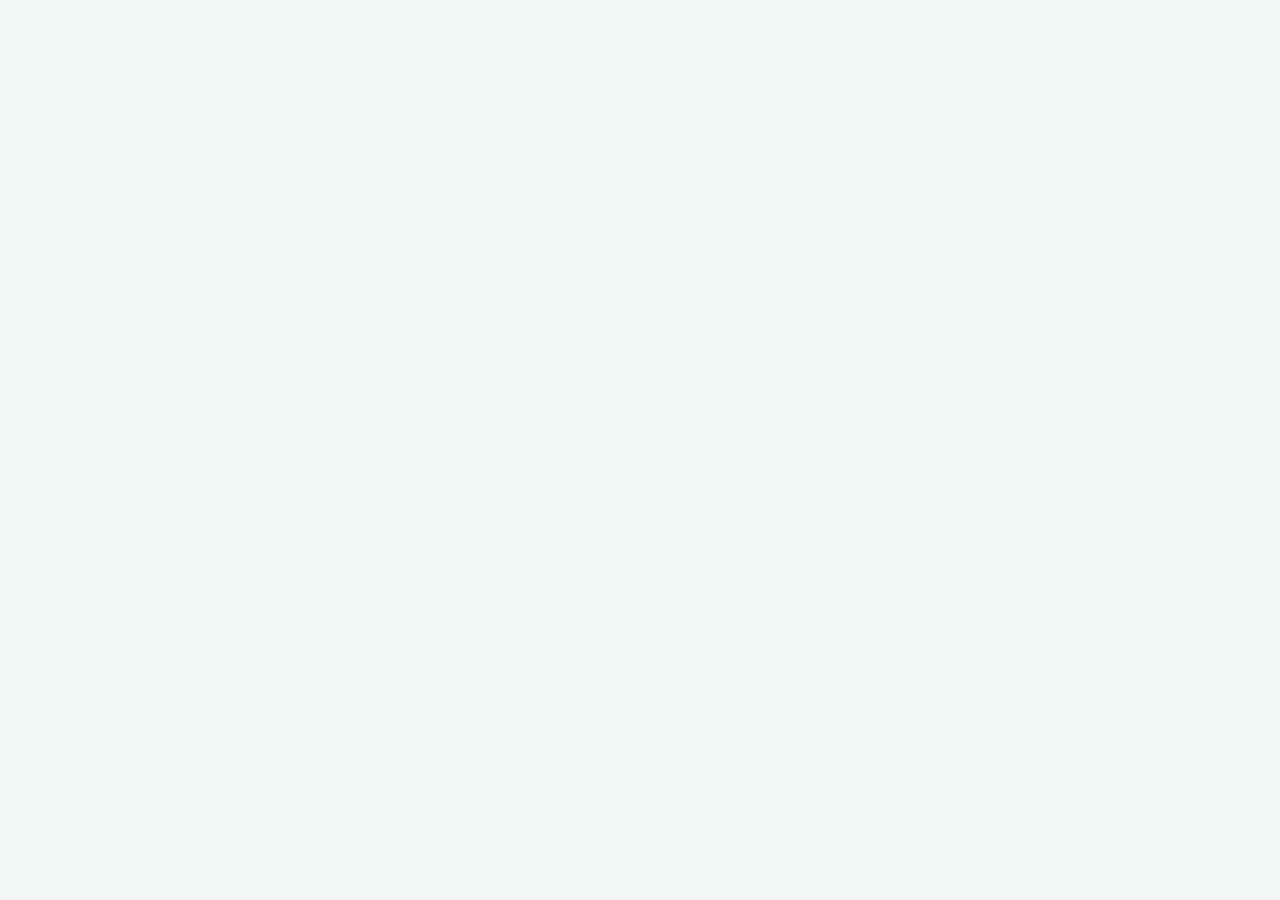
==== commit 79d70d7e: "feat: replace preview with authenticated real workspace UI" ====
--- a/apps-script/Index.html
+++ b/apps-script/Index.html
@@ -1,290 +1,20 @@
-<!doctype html>
-<html lang="vi">
-<head>
-<meta charset="UTF-8"><meta name="viewport" content="width=device-width, initial-scale=1">
-<meta name="theme-color" content="#176953">
-<meta name="description" content="Không gian chuyên môn của TRƯỜNG TIỂU HỌC TRƯƠNG ĐỊNH. Bản giao diện thử nghiệm.">
-<title>Trường học 5.0 · Tổ chuyên môn 4</title>
-<style>
-:root{--green:#176953;--green-dark:#124d3e;--mint:#e8f2ec;--ink:#243c35;--muted:#70817a;--line:#e4eae5;--paper:#f5f7f3;--white:#fff;--gold:#b0822e;--shadow:0 8px 26px #243c3506}
-*{box-sizing:border-box}body{margin:0;color:var(--ink);background:var(--paper);font:15px/1.6 "Segoe UI",Arial,sans-serif}button,input,select,textarea{font:inherit}button,a,input,select,textarea{outline-offset:4px}button{cursor:pointer}button:disabled{cursor:not-allowed;opacity:.5}a{color:var(--green)}button{border:0;background:none;color:inherit}svg{vertical-align:middle}h1,h2,h3,p{margin-top:0}h1{font-size:29px;letter-spacing:-.7px;line-height:1.3;margin-bottom:8px}h2{font-size:19px;letter-spacing:-.3px}h3{font-size:16px}.app{display:flex;min-height:100vh}.sidebar{width:244px;flex-shrink:0;background:var(--white);border-right:1px solid var(--line);padding:29px 18px;position:fixed;inset:0 auto 0 0;display:flex;flex-direction:column;z-index:20}.brand{display:flex;gap:11px;align-items:center;padding:0 8px 27px}.brand-mark{display:grid;place-items:center;background:var(--green);color:white;width:42px;height:42px;border-radius:13px}.brand strong{display:block;font-size:19px;letter-spacing:-.6px}.brand small{font-size:11px;color:var(--muted);letter-spacing:1.5px}.school-label{border-top:1px solid var(--line);padding:23px 12px 13px}.school-label small,.eyebrow{font-size:10px;letter-spacing:1.5px;font-weight:700;color:var(--muted);text-transform:uppercase}.school-label strong{display:block;font-size:14px;margin-top:4px}.nav-label{padding:17px 13px 8px;font-size:10px;letter-spacing:1.5px;color:#8c9891;font-weight:700}.nav{display:flex;flex-direction:column;gap:6px}.nav button{display:flex;align-items:center;gap:12px;padding:11px 13px;border-radius:8px;text-align:left;font-size:14px;color:#60736a}.nav button.active{color:var(--green);background:var(--mint);font-weight:650}.nav button:hover{background:#f0f5f1}.nav button svg{width:19px;height:19px}.sidebar-bottom{margin-top:auto;padding-top:25px}.account{border-top:1px solid var(--line);padding:20px 7px 0;display:flex;align-items:center;gap:10px}.avatar{width:38px;height:38px;border-radius:50%;background:#eaf0e4;display:inline-flex;align-items:center;justify-content:center;color:#52734e;font-weight:650;flex-shrink:0;overflow:hidden}.avatar img{width:100%;height:100%;object-fit:cover}.account strong{font-size:13px;display:block}.account small{color:var(--muted);font-size:11px}.main{margin-left:244px;width:calc(100% - 244px)}.topbar{min-height:80px;border-bottom:1px solid var(--line);background:#ffffffb8;display:flex;align-items:center;justify-content:space-between;padding:16px 36px;gap:18px}.authority{font-size:10px;letter-spacing:1px;color:var(--muted)}.school-title{font-weight:600;font-size:14px}.top-actions{display:flex;align-items:center;gap:13px}.tag{font-size:11px;border:1px solid #d8e7dc;background:#f0f7f1;padding:4px 10px;border-radius:20px;color:var(--green);white-space:nowrap}.workspace{max-width:1440px;padding:29px 36px 40px;margin:auto}.breadcrumb{font-size:12px;color:var(--muted);margin-bottom:18px}.breadcrumb span{color:#a8b3ac;padding:0 8px}.heading{display:flex;align-items:center;justify-content:space-between;gap:16px;margin-bottom:23px}.heading p{color:var(--muted);margin:0;font-size:13px}.btn{padding:10px 16px;border:1px solid var(--line);border-radius:8px;background:white;font-size:13px;font-weight:600;display:inline-flex;align-items:center;justify-content:center;gap:8px;text-decoration:none;white-space:nowrap}.btn.primary{background:var(--green);border-color:var(--green);color:white}.btn.primary:hover{background:var(--green-dark)}.btn:hover{border-color:#a8c4b6}.btn.subtle{background:transparent}.btn.danger{color:#a64242}.hero{position:relative;overflow:hidden;background:#eaf1e6;border:1px solid #dfe8d8;border-radius:14px;padding:28px 30px;min-height:194px;display:flex;justify-content:space-between;align-items:center;margin-bottom:24px}.hero-text{max-width:65%;z-index:1}.hero .eyebrow{color:#6f8c5e;letter-spacing:1.8px}.hero h2{font-size:26px;line-height:1.45;font-weight:600;margin:8px 0}.hero p{color:#73816c;font-size:13px;margin-bottom:18px}.hero-art{width:230px;max-width:32%;height:170px}.stats{display:grid;grid-template-columns:repeat(4,1fr);gap:16px;margin-bottom:26px}.stat{padding:19px 20px;border:1px solid var(--line);border-radius:11px;background:white;box-shadow:var(--shadow)}.stat-top{display:flex;align-items:center;justify-content:space-between;color:var(--muted);font-size:12px}.stat-icon{width:33px;height:33px;display:grid;place-items:center;border-radius:9px;background:#edf3ed;color:#649275}.stat-icon.gold{background:#fcf5e7;color:#b08d4e}.stat-value{font-size:29px;font-weight:650;line-height:1.2;margin:12px 0 6px}.stat-note{font-size:11px;color:#8d9b91}.columns{display:grid;grid-template-columns:1.55fr 1fr;gap:22px}.panel{background:white;border:1px solid var(--line);border-radius:12px;box-shadow:var(--shadow);padding:22px;margin-bottom:22px}.panel-head{display:flex;align-items:center;justify-content:space-between;gap:12px;margin-bottom:19px}.panel-head h2{margin:0;font-size:16px}.text-btn{color:var(--green);font-weight:600;font-size:12px;padding:5px}.empty{text-align:center;padding:35px 20px;color:var(--muted)}.empty svg{color:#99b1a1;width:37px;height:37px;margin-bottom:12px}.empty strong{display:block;color:#5f7269;font-size:14px;margin-bottom:6px}.empty p{font-size:12px;max-width:390px;margin:0 auto 17px}.quick-grid{display:grid;grid-template-columns:1fr 1fr;gap:12px}.quick{border:1px solid var(--line);text-align:left;border-radius:9px;padding:17px 12px;background:#fcfdfb}.quick svg{color:#6a9278;margin-bottom:9px}.quick strong{display:block;font-size:12px}.quick small{font-size:10px;color:var(--muted)}.quick:hover{background:var(--mint)}.notice{background:#fbf9ef;border:1px solid #eee7c9;border-radius:10px;padding:15px 18px;color:#8c7a48;font-size:12px;margin-bottom:20px}.notice strong{display:block;margin-bottom:3px}.footer{font-size:11px;color:#99a49c;display:flex;justify-content:space-between;gap:12px;padding:5px 0}.toolbar{display:flex;gap:12px;align-items:center;flex-wrap:wrap;margin-bottom:19px}input,select,textarea{padding:10px 12px;border:1px solid #dce4de;border-radius:7px;background:white;color:var(--ink);min-width:0}input:focus,select:focus,textarea:focus{border-color:var(--green);outline:2px solid #dbeee3}textarea{width:100%;resize:vertical}.search{flex:1;min-width:180px}.table-wrap{overflow-x:auto}table{border-collapse:collapse;width:100%;font-size:12px;text-align:left}th{background:#f7f9f6;color:var(--muted);font-size:11px;font-weight:600;padding:13px 12px;white-space:nowrap}td{padding:15px 12px;border-bottom:1px solid #eef1ec}td.person{display:flex;align-items:center;gap:11px;min-width:190px}.person strong{font-size:13px;display:block}.person small{font-size:11px;color:var(--muted)}.badge{display:inline-block;background:#eff5ef;color:#618468;font-size:10px;border-radius:4px;padding:3px 7px}.dropzone{border:1.5px dashed #b1c9b7;border-radius:10px;background:#f7faf5;text-align:center;padding:27px;margin:16px 0}.dropzone.dragover{background:#e0efdf;border-color:var(--green)}.dropzone strong{display:block;font-size:14px;margin:8px 0}.dropzone p{font-size:12px;color:var(--muted);margin:0 0 12px}.event{display:flex;gap:14px;padding:17px 0;border-bottom:1px solid #eef1ec}.event:last-child{border-bottom:0}.date-box{background:#edf3e9;width:48px;height:58px;text-align:center;border-radius:8px;flex-shrink:0;color:#638154}.date-box strong{display:block;font-size:22px;line-height:1.1;padding-top:8px}.date-box small{font-size:10px}.event-body{flex:1}.event-body strong{font-size:13px}.event-body p{color:var(--muted);font-size:11px;margin:3px 0}.event-body .btn{padding:5px 10px;font-size:11px;margin-top:8px}.feature-grid{display:grid;grid-template-columns:repeat(3,1fr);gap:16px}.feature{border:1px solid var(--line);border-radius:10px;padding:22px;background:#fff}.feature .step{color:#9aaf9b;font-size:28px;font-weight:300}.feature p{color:var(--muted);font-size:13px}.muted{color:var(--muted)}.small{font-size:12px}.menu-toggle{display:none}.dialog{border:1px solid var(--line);border-radius:15px;width:620px;max-width:calc(100vw - 28px);max-height:90vh;padding:26px;color:var(--ink);box-shadow:0 24px 100px #0b281b33}.dialog.wide{width:960px}.dialog::backdrop{background:#173d3059;backdrop-filter:blur(3px)}.dialog-head{display:flex;justify-content:space-between;align-items:center;margin-bottom:18px}.dialog-head h2{margin:0}.dialog-close{font-size:26px;padding:0 8px}.fields{display:grid;grid-template-columns:1fr 1fr;gap:15px}.field{display:flex;flex-direction:column;gap:6px;font-size:12px;font-weight:600}.field.full{grid-column:1/-1}.dialog-actions{display:flex;justify-content:flex-end;gap:10px;margin-top:22px}.error{font-size:12px;color:#a34539;background:#fff3ee;padding:10px;border-radius:6px;margin-top:12px}.error:empty{display:none}.preview-cell input,.preview-cell select{padding:6px;width:150px;font-size:12px}.preview-cell .row-error{color:#a34539;font-size:11px;min-width:180px}.toast{position:fixed;bottom:25px;left:50%;transform:translateX(-50%);z-index:100;background:var(--green-dark);color:white;padding:12px 23px;border-radius:9px;box-shadow:0 5px 25px #0002;font-size:13px;max-width:90vw}.toast[hidden]{display:none}.note{border:1px solid var(--line);padding:18px;border-radius:10px;margin-bottom:12px}.note p{white-space:pre-wrap;overflow-wrap:anywhere;font-size:13px}.note h3{margin-bottom:7px}.check{display:flex;gap:12px;padding:13px 0;border-bottom:1px solid var(--line);align-items:center}.check input{width:18px;height:18px;accent-color:var(--green)}.check span{flex:1}.mobile-shade{display:none}body.storage-failed #storage-alert{display:block}#storage-alert{display:none}
-@media(min-width:1450px){.workspace{padding-top:36px}.hero{min-height:215px}}
-@media(max-width:1100px){.sidebar{width:212px}.main{margin-left:212px;width:calc(100% - 212px)}.workspace{padding:24px}.topbar{padding:16px 24px}.stats{gap:10px}.stat{padding:15px}.columns{grid-template-columns:1fr}.hero h2{font-size:23px}.feature-grid{grid-template-columns:1fr 1fr}}
-@media(max-width:760px){.sidebar{transform:translateX(-100%);transition:transform .2s}.sidebar.open{transform:translateX(0)}.main{margin-left:0;width:100%}.menu-toggle{display:block;padding:4px}.topbar{padding:13px 16px;min-height:72px}.authority{font-size:8px;letter-spacing:.4px}.school-title{font-size:12px}.top-actions .tag{display:none}.workspace{padding:20px 16px}.heading{align-items:flex-start;flex-wrap:wrap}h1{font-size:25px}.hero{padding:22px;min-height:210px}.hero-text{max-width:100%}.hero h2{font-size:22px}.hero-art{display:none}.stats{grid-template-columns:1fr 1fr}.stat-value{font-size:26px}.panel{padding:17px}.fields{grid-template-columns:1fr}.feature-grid{grid-template-columns:1fr}.footer{flex-direction:column}.top-actions{gap:5px}.mobile-shade.show{display:block;position:fixed;inset:0;background:#0005;z-index:19}.dialog{padding:20px}.breadcrumb{font-size:11px}.toolbar .btn{flex:1}}
-@media(prefers-reduced-motion:reduce){*{transition:none!important;scroll-behavior:auto!important}}
-
-/* School welcome and always-visible Vietnamese clock. */
-.topbar{position:sticky;top:0;z-index:15;background:#fff}.live-clock{text-align:right;min-width:158px;padding-right:12px;border-right:1px solid var(--line)}.live-clock time{display:block;font-size:21px;line-height:1.2;font-weight:650;letter-spacing:1px;font-variant-numeric:tabular-nums;color:var(--green)}.live-clock span{display:block;font-size:11px;color:var(--muted);margin-top:4px}.welcome-strip{overflow:hidden;border-bottom:1px solid #dce8da;background:#edf5e8;padding:9px 0;color:#47734f;font-size:13px}.welcome-track{display:inline-block;white-space:nowrap;will-change:transform;animation:welcome-right 28s linear infinite}.welcome-track span{padding:0 14px}.welcome-strip:hover .welcome-track{animation-play-state:paused}@keyframes welcome-right{from{transform:translateX(100vw)}to{transform:translateX(-100%)}}.footer{flex-direction:column;text-align:center;gap:4px;padding:20px 0 5px;line-height:1.8;color:#6d7d73;font-size:12px}.footer a{font-weight:600;text-decoration:none}.brand small{font-size:10px;letter-spacing:1px;white-space:nowrap}@media(max-width:1100px){.top-actions .tag{display:none}}@media(max-width:760px){.topbar{gap:7px;align-items:center}.top-actions{flex-shrink:0}.live-clock{min-width:125px;border:0;padding:0}.live-clock time{font-size:19px}.live-clock span{font-size:10px}.top-actions #about-preview{display:none}.authority{font-size:8px}.school-title{font-size:11px}.welcome-strip{font-size:12px}}@media(prefers-reduced-motion:reduce){.welcome-track{animation:none;transform:none;white-space:normal;padding:0 16px;text-align:center}.welcome-strip{overflow:visible}}
-
-.role-switch{width:100%;text-align:left;background:transparent;border:0;cursor:pointer}.role-switch:hover{background:#f1f6f2;border-radius:9px}.role-switch:focus-visible{outline:2px solid var(--green)}.admin-only{display:none!important}body.is-admin .admin-only{display:flex!important}.admin-banner{display:flex;gap:14px;align-items:center;background:#edf4ff;border:1px solid #d7e5f7;color:#345778;padding:15px 18px;border-radius:10px;margin-bottom:20px}.admin-banner svg{flex-shrink:0}.approval-row{display:grid;grid-template-columns:1.5fr 1fr 1fr auto;gap:14px;align-items:center;padding:15px 0;border-bottom:1px solid var(--line)}.approval-row:last-child{border-bottom:0}.approval-row strong,.approval-row small{display:block}.approval-row small{color:var(--muted)}.status-approved{background:#e5f4e9;color:#34704a}.status-pending{background:#fff3dc;color:#8a641f}@media(max-width:760px){.approval-row{grid-template-columns:1fr}.approval-row .btn{width:100%}}
-
-.main{min-height:100vh;display:flex;flex-direction:column}.workspace{width:100%;min-height:calc(100vh - 122px);display:flex;flex-direction:column}.workspace>.footer{margin-top:auto;width:100%;border-top:1px solid var(--line)}
-</style>
-<script defer src="https://cdn.sheetjs.com/xlsx-0.20.3/package/dist/xlsx.full.min.js"></script>
-</head>
-<body>
-<div class="app">
-<aside class="sidebar" id="sidebar" aria-label="Điều hướng chính">
-<div class="brand"><span class="brand-mark" data-icon="school"></span><div><strong>Trường học <span style="color:#6e9571">5.0</span></strong><small>KẾT NỐI & PHÁT TRIỂN</small></div></div>
-<div class="school-label"><small>KHÔNG GIAN CHUNG</small><strong>TRƯỜNG TIỂU HỌC TRƯƠNG ĐỊNH</strong></div>
-<div class="nav-label">QUẢN LÝ CHUYÊN MÔN</div>
-<nav class="nav" id="nav"></nav>
-<div class="sidebar-bottom"><div class="notice"><strong>Cùng nhau, mỗi ngày tốt hơn</strong>Một không gian để thầy cô chia sẻ và đồng hành.</div>
-<button class="account role-switch" id="role-switch" type="button" aria-label="Chuyển sang quyền Admin"><span class="avatar" id="role-avatar">TT</span><div><strong id="role-label">Vai trò xem thử: Tổ trưởng</strong><small id="role-hint">Bấm để chuyển sang Admin</small></div></button></div>
-</aside>
-<div class="mobile-shade" id="shade"></div>
-<div class="main">
-<header class="topbar"><div style="display:flex;gap:12px;align-items:center"><button class="menu-toggle" id="menu-toggle" aria-label="Mở điều hướng" aria-expanded="false" data-icon="menu"></button><div><div class="authority">ỦY BAN NHÂN DÂN PHƯỜNG ĐÔNG HƯNG THUẬN</div><div class="school-title">TRƯỜNG TIỂU HỌC TRƯƠNG ĐỊNH</div></div></div>
-<div class="top-actions"><div class="live-clock" aria-label="Ngày giờ Việt Nam"><time id="live-time">--:--:--</time><span id="live-date"></span></div><span class="tag">Tổ chuyên môn 4</span><button class="btn subtle" id="about-preview">Bản xem thử</button></div></header>
-<div class="welcome-strip" aria-label="Lời chào mừng"><div class="welcome-track"><span aria-hidden="true">🌼 📚 ✨</span> Chào mừng quý Thầy cô Tổ chuyên môn 4 - TRƯỜNG TIỂU HỌC TRƯƠNG ĐỊNH. Chúc quý Thầy cô một ngày làm việc hiệu quả! <span aria-hidden="true">✨ 🌿 🌼</span></div></div>
-<main class="workspace" id="main" tabindex="-1"></main>
-</div></div>
-<dialog class="dialog" id="dialog" aria-labelledby="dialog-title"></dialog>
-<div class="toast" id="toast" role="status" hidden></div>
-<noscript>Vui lòng bật JavaScript để sử dụng giao diện Trường học 5.0.</noscript>
-<script>/* Shared validation and import logic. No network or storage side effects. */
-(function(root, factory) {
-  const api = factory();
-  if (typeof module === 'object' && module.exports) module.exports = api;
-  else root.SchoolModel = api;
-})(typeof globalThis !== 'undefined' ? globalThis : this, function() {
-  const headers = ['Họ và tên','Email','Số điện thoại','Chức danh','Lớp dạy'];
-  const roles = ['Tổ trưởng','Tổ phó','Tổ viên'];
-  const normalizeEmail = value => String(value || '').trim().toLowerCase();
-  function validateMember(input) {
-    const value = Object.fromEntries(['name','email','phone','role','className'].map(k => [k,String(input[k] || '').trim()]));
-    value.email = normalizeEmail(value.email);
-    const errors = [];
-    if (!value.name || value.name.length > 100) errors.push('Họ và tên phải có từ 1 đến 100 ký tự');
-    if (!/^[^\s@]+@[^\s@]+\.[^\s@]+$/.test(value.email) || value.email.length > 254) errors.push('Email không hợp lệ');
-    if (value.phone && !/^\+?[\d ()-]{8,20}$/.test(value.phone)) errors.push('Số điện thoại không hợp lệ');
-    if (!roles.includes(value.role)) errors.push('Chức danh phải là Tổ trưởng, Tổ phó hoặc Tổ viên');
-    if (value.className.length > 80) errors.push('Lớp dạy tối đa 80 ký tự');
-    return {value,errors};
-  }
-  function previewImport(matrix, existing) {
-    if (!Array.isArray(matrix) || !matrix.length) throw new Error('File chưa có dữ liệu.');
-    const first = matrix[0].map(v => String(v || '').trim());
-    const missing = headers.filter(h => !first.includes(h));
-    if (missing.length) throw new Error('Thiếu cột: ' + missing.join(', '));
-    if (headers.some(h => first.filter(v => v === h).length !== 1)) throw new Error('File có tên cột bị trùng.');
-    if (matrix.length > 501) throw new Error('Mỗi lần nhập tối đa 500 dòng. Vui lòng chia nhỏ file.');
-    const seen = new Set(), emails = new Set(existing.map(m => normalizeEmail(m.email)));
-    return matrix.slice(1).map((row, i) => {
-      if (row.every(v => !String(v ?? '').trim())) return null;
-      const data = Object.fromEntries(['name','email','phone','role','className'].map((k,n) => [k,row[first.indexOf(headers[n])]]));
-      const {value, errors} = validateMember(data);
-      if (seen.has(value.email)) errors.push('Email trùng trong file');
-      seen.add(value.email);
-      return {line:i+2, value, errors, duplicate:emails.has(value.email)};
-    }).filter(Boolean);
-  }
-  function mergeImport(existing, rows, mode, makeId) {
-    if (!['skip','update'].includes(mode)) throw new Error('Cách xử lý trùng không hợp lệ.');
-    if (!rows.length || rows.some(r => r.errors.length)) throw new Error('Cần sửa hết lỗi trước khi nhập.');
-    const next = existing.map(m => ({...m}));
-    let added = 0, updated = 0, skipped = 0;
-    rows.forEach(({value}) => {
-      const index = next.findIndex(m => normalizeEmail(m.email) === value.email);
-      if (index >= 0) {
-        if (mode === 'update') { next[index] = {...next[index],...value}; updated++; }
-        else skipped++;
-      } else { next.push({...value,id:makeId(),photo:''}); added++; }
-    });
-    return {members:next,added,updated,skipped};
-  }
-  return {headers,roles,normalizeEmail,validateMember,previewImport,mergeImport};
-});
-</script>
-<script>
-'use strict';
-const $ = (selector, root=document) => root.querySelector(selector);
-const $$ = (selector, root=document) => [...root.querySelectorAll(selector)];
-const esc = value => String(value ?? '').replace(/[&<>"']/g, c => ({'&':'&amp;','<':'&lt;','>':'&gt;','"':'&quot;',"'":'&#39;'}[c]));
-const paths = {
-  school:'M3 10 12 4l9 6M5 9v11h14V9M9 20v-6h6v6M9 10h.01M15 10h.01M2 20h20',
-  grid:'M3 3h7v7H3zM14 3h7v7h-7zM3 14h7v7H3zM14 14h7v7h-7z',
-  users:'M16 21v-2a4 4 0 0 0-4-4H6a4 4 0 0 0-4 4v2M16 3a4 4 0 0 1 0 8M22 21v-2a4 4 0 0 0-3-3.87M13 7a4 4 0 1 1-8 0 4 4 0 0 1 8 0',
-  calendar:'M8 2v4M16 2v4M3 10h18M5 4h14a2 2 0 0 1 2 2v14H3V6a2 2 0 0 1 2-2M7 14h2M15 14h2M7 18h2',
-  book:'M12 5v16M12 5C8 2 4 3 2 4v15c4-2 7-1 10 2 3-3 6-4 10-2V4c-4-2-7-1-10 1',
-  spark:'m12 3 2.5 6.5L21 12l-6.5 2.5L12 21l-2.5-6.5L3 12l6.5-2.5L12 3M20 2v4M18 4h4',
-  folder:'M3 7V4h6l2 3h10v13H3V7z',
-  award:'M16 8a4 4 0 1 1-8 0 4 4 0 0 1 8 0M9 12l-2 9 5-3 5 3-2-9',
-  settings:'M12 8a4 4 0 1 0 0 8 4 4 0 0 0 0-8M12 2v3M12 19v3M2 12h3M19 12h3M5 5l2 2M17 17l2 2M5 19l2-2M17 7l2-2',
-  plus:'M12 5v14M5 12h14',upload:'M12 16V3m-5 5 5-5 5 5M3 15v6h18v-6',
-  download:'M12 3v13m-5-5 5 5 5-5M3 16v5h18v-5',arrow:'M5 12h14m-5-5 5 5-5 5',
-  menu:'M3 6h18M3 12h18M3 18h18',check:'m5 12 4 4L19 6',clock:'M12 8v5l3 2M22 12a10 10 0 1 1-20 0 10 10 0 0 1 20 0',
-  edit:'m16 3 5 5-12 12H4v-5L16 3z',shield:'M12 3 3 7v6c0 5 9 9 9 9s9-4 9-9V7l-9-4',
-};
-const icon = name => '<svg width="20" height="20" viewBox="0 0 24 24" fill="none" stroke="currentColor" stroke-width="1.65" stroke-linecap="round" stroke-linejoin="round" aria-hidden="true"><path d="'+(paths[name] || paths.folder)+'"/></svg>';
-$$('[data-icon]').forEach(el => el.innerHTML = icon(el.dataset.icon));
-const Model = SchoolModel, KEY='truonghoc50.preview.v1', ROLE_KEY='truonghoc50.preview.role';
-const uid = () => globalThis.crypto?.randomUUID?.() || Date.now().toString(36)+Math.random().toString(36).slice(2);
-const sampleApprovals=[{id:'demo-1',name:'Giáo viên đăng ký A',email:'giaovien.a@example.com',phone:'0900000001',status:'pending'},{id:'demo-2',name:'Giáo viên đăng ký B',email:'giaovien.b@example.com',phone:'0900000002',status:'pending'}];
-let data={members:[],events:[],notes:[],approvals:sampleApprovals.map(x=>({...x}))}, storageProblem='', page='overview', pendingRows=[], previewRole=localStorage.getItem(ROLE_KEY)==='admin'?'admin':'leader';
-try {
-  const saved=localStorage.getItem(KEY);
-  if(saved) {
-    const parsed=JSON.parse(saved);
-    if(!parsed || !['members','events','notes'].every(k=>Array.isArray(parsed[k]))) throw Error('Dữ liệu cũ không đúng định dạng.');
-    data={...parsed,approvals:Array.isArray(parsed.approvals)?parsed.approvals:sampleApprovals.map(x=>({...x}))};
-  }
-} catch(e) { storageProblem='Không đọc được dữ liệu trên trình duyệt. Dữ liệu mới chỉ giữ trong phiên hiện tại.'; }
-function persist(next) {
-  try { localStorage.setItem(KEY,JSON.stringify(next)); }
-  catch(e) { toast('Không lưu được: bộ nhớ trình duyệt không khả dụng hoặc đã đầy. Thay đổi chưa được áp dụng.'); return false; }
-  data=next; return true;
-}
-let toastTimer;
-function toast(message) { $('#toast').textContent=message; $('#toast').hidden=false; clearTimeout(toastTimer); toastTimer=setTimeout(()=>$('#toast').hidden=true,5500); }
-const navItems=[['overview','grid','Tổng quan'],['admin','shield','Quản trị','admin-only'],['members','users','Thành viên'],['meetings','calendar','Lịch họp & điểm danh'],['research','book','Nghiên cứu bài học'],['lessons','spark','Bài giảng tương tác'],['awards','award','Thi đua'],['personal','folder','Không gian cá nhân'],['settings','settings','Cài đặt']];
-$('#nav').innerHTML=navItems.map(([id,i,title,extra],n)=>(id==='personal'?'<div class="nav-label">KHÔNG GIAN CỦA TÔI</div>':'')+'<button class="'+(extra||'')+'" data-page="'+id+'">'+icon(i)+title+'</button>').join('');
-$('#nav').addEventListener('click',e=>{const btn=e.target.closest('[data-page]');if(btn) navigate(btn.dataset.page);});
-function closeMenu(){ $('#sidebar').classList.remove('open');$('#shade').classList.remove('show');$('#menu-toggle').setAttribute('aria-expanded','false'); }
-$('#menu-toggle').onclick=()=>{ const opened=$('#sidebar').classList.toggle('open');$('#shade').classList.toggle('show',opened);$('#menu-toggle').setAttribute('aria-expanded',String(opened)); };
-$('#shade').onclick=closeMenu;
-function updateRoleUI(){const admin=previewRole==='admin';document.body.classList.toggle('is-admin',admin);$('#role-avatar').textContent=admin?'AD':'TT';$('#role-label').textContent='Vai trò xem thử: '+(admin?'Admin':'Tổ trưởng');$('#role-hint').textContent=admin?'Bấm để về Tổ trưởng':'Bấm để chuyển sang Admin';$('#role-switch').setAttribute('aria-label',admin?'Chuyển về quyền Tổ trưởng':'Chuyển sang quyền Admin');}
-$('#role-switch').onclick=()=>{previewRole=previewRole==='admin'?'leader':'admin';localStorage.setItem(ROLE_KEY,previewRole);if(previewRole!=='admin'&&page==='admin')page='overview';updateRoleUI();render();toast(previewRole==='admin'?'Đã chuyển sang chế độ xem thử quyền Admin.':'Đã trở về chế độ xem thử quyền Tổ trưởng.');};
-updateRoleUI();
-function navigate(id) {page=id;closeMenu();render();$('#main').focus({preventScroll:true});window.scrollTo(0,0);}
-function heading(title,description,actions=''){return '<div class="heading"><div><h1>'+title+'</h1><p>'+description+'</p></div><div>'+actions+'</div></div>';}
-function button(label,action,i='plus',primary=false){return '<button class="btn'+(primary?' primary':'')+'" data-action="'+action+'">'+icon(i)+label+'</button>';}
-const previewNotice='<div class="notice"><strong>Không gian trải nghiệm giao diện</strong>Dữ liệu chỉ lưu trên trình duyệt này. Chưa đăng nhập, chưa đồng bộ Drive và chưa gửi thông báo. Cô vui lòng dùng dữ liệu thử.</div>';
-function empty(title,description,action=''){return '<div class="empty">'+icon('folder')+'<strong>'+title+'</strong><p>'+description+'</p>'+action+'</div>';}
-function initials(name){return String(name).trim().split(/\s+/).slice(-2).map(s=>s[0]||'').join('').toUpperCase();}
-function avatar(m){const photo=typeof m.photo==='string' && /^data:image\/(png|jpeg|webp);base64,[A-Za-z0-9+/=]+$/.test(m.photo)?'<img src="'+m.photo+'" alt="">':esc(initials(m.name));return '<span class="avatar">'+photo+'</span>';}
-function render() {
-  $$('#nav button').forEach(b=>{b.classList.toggle('active',b.dataset.page===page);b.setAttribute('aria-current',b.dataset.page===page?'page':'false');});
-  const title=navItems.find(n=>n[0]===page)?.[2]||'Tổng quan';
-  $('#main').innerHTML='<div class="breadcrumb">Không gian chung <span>/</span> Tổ chuyên môn 4 <span>/</span> '+title+'</div>'+(storageProblem?'<div class="error" role="alert">'+esc(storageProblem)+'</div>':'')+({overview:overview,admin:adminPanel,members:members,meetings:meetings,research:research,lessons:lessons,awards:awards,personal:personal,settings:settings}[page]||overview)()+'<footer class="footer"><span>Hệ thống được thiết kế bởi <strong>Cô Trần Thị Thu Hương</strong> và <strong>Thầy Lê Thành Tạo</strong>.</span><span>Mọi đóng góp xin gửi về: <a href="mailto:hcmtranle@gmail.com">hcmtranle@gmail.com</a></span></footer>';
-  bindPage();
-}
-function stat(label,value,note,i,gold=false){return '<div class="stat"><div class="stat-top">'+label+'<span class="stat-icon'+(gold?' gold':'')+'">'+icon(i)+'</span></div><div class="stat-value">'+value+'</div><div class="stat-note">'+note+'</div></div>';}
-const schoolArt='<svg class="hero-art" viewBox="0 0 260 190" fill="none" aria-hidden="true"><circle cx="155" cy="95" r="80" fill="#dde8d3"/><path d="M15 164h230" stroke="#bfd1b5" stroke-width="2"/><path d="M59 81h139v83H59z" fill="#fffdf3"/><path d="m47 82 83-48 83 48" fill="#a8b895"/><path d="M95 77h65v87H95z" fill="#f5efd9"/><path d="m86 77 43-43 42 43" fill="#668369"/><path d="M119 128h19v36h-19z" fill="#71937b"/><path d="M70 101h14v19H70zM173 101h14v19h-14zM70 136h14v18H70zM173 136h14v18h-14z" fill="#bad3be"/><circle cx="129" cy="96" r="12" fill="#fffdf6"/><path d="M129 87v9l5 3" stroke="#6a846b" stroke-width="2"/><path d="M128 34V14" stroke="#8a9e7a" stroke-width="2"/><path d="M130 14h24l-6 7 6 7h-24" fill="#cba671"/><path d="M34 165v-29M229 165v-41" stroke="#7f9673" stroke-width="3"/><ellipse cx="34" cy="128" rx="19" ry="24" fill="#b1c8a0"/><ellipse cx="229" cy="119" rx="21" ry="30" fill="#97b38d"/><path d="M102 164h52l14 13H88z" fill="#cbd6bb"/></svg>';
-function overview(){
- const upcoming=data.events.filter(e=>new Date(e.when)>=new Date()).sort((a,b)=>a.when.localeCompare(b.when));
- return heading('Một ngày cùng tổ chuyên môn','Cùng kết nối, chia sẻ và phát triển chuyên môn mỗi ngày.',button('Tạo lịch họp','new-meeting','plus',true))+
- '<section class="hero"><div class="hero-text"><div class="eyebrow">CHÀO MỪNG ĐẾN VỚI TRƯỜNG HỌC 5.0</div><h2>Đồng hành cùng thầy cô,<br>vun đắp những bài học hay.</h2><p>Không gian chuyên môn chung của Tổ chuyên môn 4.</p>'+button('Khám phá thành viên','go-members','arrow')+'</div>'+schoolArt+'</section>'+
- '<div class="stats">'+stat('Thành viên',data.members.length,'Hồ sơ trong bản xem thử','users')+stat('Lịch sắp tới',upcoming.length,'Lịch họp và sinh hoạt tổ','calendar')+stat('Ghi chú cá nhân',data.notes.length,'Lưu trên trình duyệt này','book')+stat('Module đang thử','03','Thành viên · Lịch họp · Cá nhân','grid',true)+'</div>'+
- '<div class="columns"><div><section class="panel"><div class="panel-head"><h2>Lịch hoạt động sắp tới</h2><button class="text-btn" data-action="go-meetings">Xem tất cả →</button></div>'+(upcoming.length?upcoming.slice(0,3).map(eventCard).join(''):empty('Chưa có lịch hoạt động','Cô tạo lịch họp đầu tiên để cả tổ cùng theo dõi.',button('Tạo lịch họp','new-meeting','plus')))+'</section><section class="panel"><div class="panel-head"><h2>Thành viên trong tổ</h2><button class="text-btn" data-action="go-members">Quản lý thành viên →</button></div>'+(data.members.length?'<div style="display:flex;gap:10px;flex-wrap:wrap">'+data.members.slice(0,8).map(m=>'<div title="'+esc(m.name)+'">'+avatar(m)+'</div>').join('')+'</div>':empty('Bắt đầu từ những người đồng hành','Tải mẫu Excel rồi kéo thả danh sách để tạo hồ sơ thành viên.',button('Nhập danh sách','import','upload')))+'</section></div>'+
- '<div><section class="panel"><div class="panel-head"><h2>Thao tác nhanh</h2></div><div class="quick-grid">'+[['import','upload','Nhập Excel','Thêm thành viên vào tổ'],['new-meeting','calendar','Tạo lịch họp','Sắp xếp hoạt động chung'],['go-research','book','Nghiên cứu bài học','Cùng xây dựng bài dạy'],['go-personal','folder','Không gian cá nhân','Lưu những ý tưởng hay']].map(([a,i,t,s])=>'<button class="quick" data-action="'+a+'">'+icon(i)+'<strong>'+t+'</strong><small>'+s+'</small></button>').join('')+'</div></section>'+previewNotice+'</div></div>';
-}
-
-function adminPanel(){
- if(previewRole!=='admin')return overview();
- const pending=data.approvals.filter(x=>x.status==='pending').length,approved=data.approvals.filter(x=>x.status==='approved').length;
- return heading('Bảng điều khiển Admin','Chạy thử quy trình duyệt giáo viên và theo dõi không gian toàn trường.')+
- '<div class="admin-banner">'+icon('shield')+'<div><strong>Đang xem thử với quyền Admin</strong><div class="small">Đây là mô phỏng giao diện. Chưa tạo tài khoản thật, chưa gửi email và chưa cấp quyền Drive.</div></div></div>'+
- '<div class="stats">'+stat('Chờ phê duyệt',pending,'Yêu cầu đăng ký mẫu','clock')+stat('Đã duyệt thử',approved,'Chỉ lưu trên trình duyệt','check')+stat('Thành viên',data.members.length,'Hồ sơ của Tổ chuyên môn 4','users')+stat('Không gian',2,'Chung của trường · Cá nhân','folder',true)+'</div>'+
- '<section class="panel"><div class="panel-head"><h2>Yêu cầu đăng ký</h2><span class="badge">Dữ liệu minh họa</span></div>'+(data.approvals.length?data.approvals.map(a=>'<div class="approval-row"><div><strong>'+esc(a.name)+'</strong><small>'+esc(a.email)+'</small></div><div><small>Điện thoại</small>'+esc(a.phone)+'</div><div><span class="badge '+(a.status==='approved'?'status-approved':'status-pending')+'">'+(a.status==='approved'?'Đã duyệt thử':'Chờ duyệt')+'</span></div><div>'+(a.status==='pending'?'<button class="btn primary" data-approve="'+esc(a.id)+'">'+icon('check')+'Duyệt thử</button>':'<span class="small muted">Đã tạo không gian mẫu</span>')+'</div></div>').join(''):empty('Không có yêu cầu đăng ký','Danh sách yêu cầu đang trống.'))+'</section>'+
- '<section class="panel"><div class="panel-head"><h2>Phạm vi quản trị</h2></div><div class="check"><span>Quản lý tổ và thành viên</span><span class="badge status-approved">Có quyền</span></div><div class="check"><span>Duyệt đăng ký và tạo không gian cá nhân</span><span class="badge status-approved">Chạy thử</span></div><div class="check"><span>Cấu hình Drive, Gemini và thông báo</span><span class="badge">Chưa kết nối</span></div></section>';
-}
-function members(){return heading('Thành viên trong tổ','Mỗi thầy cô là một phần của tập thể Trương Định.',button('Thêm thành viên','new-member','plus',true))+'<section class="panel"><div class="toolbar"><input id="member-search" class="search" aria-label="Tìm thành viên" placeholder="Tìm họ tên, email hoặc lớp dạy…"><select id="role-filter" aria-label="Lọc chức danh"><option value="">Tất cả chức danh</option>'+Model.roles.map(r=>'<option>'+r+'</option>').join('')+'</select>'+button('Tải mẫu Excel','template','download')+button('Nhập Excel','import','upload')+'</div><div id="member-table">'+memberTable(data.members)+'</div></section>'+previewNotice;}
-function memberTable(list){return list.length?'<div class="table-wrap"><table><thead><tr><th>GIÁO VIÊN</th><th>CHỨC DANH</th><th>LỚP DẠY</th><th>ĐIỆN THOẠI</th><th>HỒ SƠ</th></tr></thead><tbody>'+list.map(m=>'<tr><td class="person">'+avatar(m)+'<div><strong>'+esc(m.name)+'</strong><small>'+esc(m.email)+'</small></div></td><td><span class="badge">'+esc(m.role)+'</span></td><td>'+esc(m.className||'—')+'</td><td>'+esc(m.phone||'—')+'</td><td><button class="text-btn" data-edit-member="'+esc(m.id)+'" aria-label="Sửa hồ sơ '+esc(m.name)+'">Chỉnh sửa</button></td></tr>').join('')+'</tbody></table></div>':empty('Chưa có thành viên phù hợp','Cô có thể thêm từng thành viên hoặc nhập danh sách từ file Excel.');}
-function eventCard(e){const d=new Date(e.when);return '<div class="event"><div class="date-box"><strong>'+d.getDate()+'</strong><small>TH '+(d.getMonth()+1)+'</small></div><div class="event-body"><strong>'+esc(e.title)+'</strong><p>'+d.toLocaleString('vi-VN',{hour:'2-digit',minute:'2-digit',day:'2-digit',month:'2-digit',year:'numeric'})+' · '+esc(e.place)+'</p><p>'+esc(e.description||'Sinh hoạt chuyên môn của tổ')+'</p><button class="btn" data-attend="'+esc(e.id)+'">'+icon('check')+'Điểm danh ('+Object.values(e.attendance||{}).filter(Boolean).length+')</button> <button class="text-btn" data-edit-event="'+esc(e.id)+'">Sửa lịch</button></div></div>';}
-function meetings(){return heading('Lịch họp & điểm danh','Sắp xếp hoạt động, ghi nhận sự tham gia của từng thành viên.',button('Tạo lịch họp','new-meeting','plus',true))+'<section class="panel"><div class="panel-head"><h2>Lịch hoạt động của tổ</h2><span class="badge">'+data.events.length+' hoạt động</span></div>'+(data.events.length?[...data.events].sort((a,b)=>a.when.localeCompare(b.when)).map(eventCard).join(''):empty('Cùng tạo lịch hoạt động đầu tiên','Thông báo email và điện thoại sẽ được bổ sung sau khi kết nối dịch vụ.',button('Tạo lịch họp','new-meeting','plus',true)))+'</section>'+previewNotice;}
-function roadmap(title,subtitle,items){return heading(title,subtitle)+'<div class="notice"><strong>Phác thảo module · Chưa kích hoạt</strong>Các bước dưới đây giúp cô góp ý về bố cục và quy trình. Bản này chưa xử lý nghiệp vụ của module.</div><div class="feature-grid">'+items.map(([t,d],i)=>'<section class="feature"><span class="step">0'+(i+1)+'</span><h3>'+t+'</h3><p>'+d+'</p><span class="badge">Dự kiến</span></section>').join('')+'</div>';}
-function research(){return roadmap('Nghiên cứu bài học','Cùng quan sát việc học của học sinh, cùng cải tiến bài dạy.',[['Xây dựng bài học','Chọn vấn đề, xác định mục tiêu và cùng đóng góp vào kế hoạch bài dạy.'],['Dạy minh họa & quan sát','Tập trung quan sát hoạt động học của học sinh, lưu ghi chép và minh chứng.'],['Suy ngẫm & vận dụng','Thảo luận kết quả, điều chỉnh bài dạy và lưu bài học kinh nghiệm của tổ.']]);}
-function lessons(){return roadmap('Bài giảng tương tác','Từ học liệu của thầy cô đến những trải nghiệm học tập sinh động.',[['Chọn học liệu','Chọn Lớp → Môn → Tuần → Bài và nguồn học liệu từ Google Drive.'],['Thiết kế cùng Gemini','Tạo nội dung tương tác, câu hỏi và hoạt động; giáo viên duyệt trước khi sử dụng.'],['Tương tác & tạo trò chơi','Phát triển trò chơi từ ý tưởng học sinh và lưu bài giảng về Drive.']]);}
-function awards(){return roadmap('Thi đua & minh chứng','Ghi nhận đóng góp của từng thành viên bằng tiêu chí rõ ràng.',[['Bộ tiêu chí của tổ','Thiết lập tiêu chí, thang điểm và thời gian áp dụng theo năm học.'],['Đóng góp & minh chứng','Thành viên gửi minh chứng cho hoạt động và nhiệm vụ đã thực hiện.'],['Duyệt & tổng hợp','Tổ trưởng kiểm tra, ghi nhận điều chỉnh và tổng hợp kết quả theo kỳ.']]);}
-function personal(){return heading('Không gian cá nhân','Một góc dành cho ý tưởng và học liệu của thầy cô.',button('Viết ghi chú','new-note','plus',true))+'<div class="notice"><strong>Đang xem thử không gian cá nhân</strong>Chưa có tài khoản hoặc phân quyền thật. Ghi chú lưu trong trình duyệt này và có thể được người dùng chung trình duyệt xem. Chưa kết nối Google Drive.</div><section class="panel"><div class="panel-head"><h2>Ghi chú của tôi</h2><span class="badge">'+data.notes.length+' ghi chú</span></div>'+(data.notes.length?data.notes.map(n=>'<article class="note"><h3>'+esc(n.title)+'</h3><p>'+esc(n.body)+'</p><button class="text-btn" data-edit-note="'+esc(n.id)+'">Chỉnh sửa</button></article>').join(''):empty('Lưu lại một ý tưởng hay','Ghi lại điều cô muốn thử trong tiết học hoặc buổi sinh hoạt tiếp theo.',button('Viết ghi chú đầu tiên','new-note','plus')))+'</section>';}
-function settings(){return heading('Cài đặt không gian','Thông tin chung và trạng thái kết nối của bản xem thử.')+'<section class="panel"><h2>Thông tin đơn vị</h2><p class="small muted">ỦY BAN NHÂN DÂN PHƯỜNG ĐÔNG HƯNG THUẬN</p><h3>TRƯỜNG TIỂU HỌC TRƯƠNG ĐỊNH</h3><p>Tổ chuyên môn 4</p><p class="small muted">Thiết kế cho phép bổ sung tổ sau này. Chưa có chức năng tạo tổ trong bản này.</p></section><section class="panel"><h2>Kết nối & tài khoản</h2><div class="check"><span>Google Drive</span><span class="badge">Chưa kết nối</span></div><div class="check"><span>Đăng ký · Admin duyệt · Không gian cá nhân</span><span class="badge">Chưa kích hoạt</span></div><div class="check"><span>Email, điện thoại và Gemini</span><span class="badge">Chưa kết nối</span></div></section><section class="panel"><h2>Dữ liệu trải nghiệm</h2><p class="small muted">Thêm dữ liệu minh họa để xem bố cục có nội dung. Chỉ khả dụng khi danh sách và lịch đều trống.</p>'+button('Thêm dữ liệu minh họa','seed','plus')+' <button class="btn danger" data-action="reset">Xóa dữ liệu thử trên trình duyệt</button></section>';}
-const actions={'new-member':()=>memberDialog(),'import':importDialog,'template':downloadTemplate,'new-meeting':()=>meetingDialog(),'new-note':()=>noteDialog(),'seed':seed,'reset':resetData};
-$('#main').addEventListener('click',e=>{
- const approve=e.target.closest('[data-approve]');if(approve){const next={...data,approvals:data.approvals.map(a=>a.id===approve.dataset.approve?{...a,status:'approved'}:a)};if(persist(next)){render();toast('Đã duyệt thử và tạo không gian cá nhân mẫu.');}return;}
- const m=e.target.closest('[data-edit-member]'); if(m)return memberDialog(data.members.find(x=>x.id===m.dataset.editMember));
- const a=e.target.closest('[data-attend]');if(a)return attendanceDialog(data.events.find(x=>x.id===a.dataset.attend));
- const ev=e.target.closest('[data-edit-event]');if(ev)return meetingDialog(data.events.find(x=>x.id===ev.dataset.editEvent));
- const n=e.target.closest('[data-edit-note]');if(n)return noteDialog(data.notes.find(x=>x.id===n.dataset.editNote));
- const b=e.target.closest('[data-action]');if(!b)return;const action=b.dataset.action;
- if(action.startsWith('go-'))navigate(action.slice(3));else actions[action]?.();
-});
-function bindPage(){if(page==='members'){const filter=()=>{const q=$('#member-search').value.toLocaleLowerCase('vi').trim(),role=$('#role-filter').value;$('#member-table').innerHTML=memberTable(data.members.filter(m=>(!role||m.role===role)&&[m.name,m.email,m.className].some(v=>String(v).toLocaleLowerCase('vi').includes(q))));};$('#member-search').oninput=filter;$('#role-filter').onchange=filter;}}
-const dialog=$('#dialog');
-function openDialog(title,body,wide=false){dialog.classList.toggle('wide',wide);dialog.innerHTML='<div class="dialog-head"><h2 id="dialog-title">'+title+'</h2><button class="dialog-close" aria-label="Đóng">×</button></div>'+body;$('.dialog-close',dialog).onclick=()=>dialog.close();$$('[data-close]',dialog).forEach(b=>b.onclick=()=>dialog.close());if(!dialog.open)dialog.showModal();}
-function field(label,name,value='',type='text',required=false){return '<label class="field">'+label+'<input name="'+name+'" type="'+type+'" value="'+esc(value)+'" '+(required?'required ':'')+'maxlength="'+(name==='name'?100:254)+'"></label>';}
-function formActions(label='Lưu thay đổi'){return '<div class="error" id="form-error" role="alert"></div><div class="dialog-actions"><button type="button" class="btn" data-close>Hủy</button><button class="btn primary" type="submit">'+label+'</button></div>';}
-function memberDialog(member){
- openDialog(member?'Chỉnh sửa hồ sơ':'Thêm thành viên','<form id="member-form"><div class="fields">'+field('Họ và tên *','name',member?.name||'','text',true)+field('Email *','email',member?.email||'','email',true)+field('Số điện thoại','phone',member?.phone||'','tel')+'<label class="field">Chức danh *<select name="role">'+Model.roles.map(r=>'<option'+(r===(member?.role||'Tổ viên')?' selected':'')+'>'+r+'</option>').join('')+'</select></label>'+field('Lớp dạy','className',member?.className||'')+'<label class="field">Ảnh giáo viên (tối đa 500 KB)<input type="file" id="photo" accept="image/png,image/jpeg,image/webp"></label></div><p class="small muted">Tạo hồ sơ chưa đồng nghĩa với cấp tài khoản đăng nhập.</p>'+formActions(member?'Lưu hồ sơ':'Thêm thành viên')+'</form>');
- $('#member-form').onsubmit=async e=>{e.preventDefault();const submit=e.submitter;submit.disabled=true;try{const {value,errors}=Model.validateMember(Object.fromEntries(new FormData(e.target)));if(data.members.some(m=>m.id!==member?.id&&m.email.toLowerCase()===value.email))errors.push('Email này đã có trong danh sách.');let photo=member?.photo||'';const file=$('#photo').files[0];if(file){if(file.size>500*1024||!['image/png','image/jpeg','image/webp'].includes(file.type))errors.push('Ảnh phải là PNG, JPG hoặc WebP và không quá 500 KB.');else photo=await new Promise((resolve,reject)=>{const reader=new FileReader();reader.onload=()=>resolve(reader.result);reader.onerror=()=>reject(Error('Không đọc được ảnh.'));reader.readAsDataURL(file);});}if(errors.length){$('#form-error').textContent=errors.join('. ');return;}const item={...value,id:member?.id||uid(),photo};const next={...data,members:member?data.members.map(m=>m.id===member.id?item:m):[...data.members,item]};if(persist(next)){dialog.close();render();toast('Đã lưu hồ sơ trên trình duyệt.');}}catch(err){$('#form-error').textContent=err.message;}finally{submit.disabled=false;}};
-}
-function hasExcel(){if(!window.XLSX){toast('Chưa tải được thư viện Excel. Cô kiểm tra mạng rồi tải lại trang.');return false;}return true;}
-function downloadTemplate(){if(!hasExcel())return;const sheet=XLSX.utils.aoa_to_sheet([Model.headers]);sheet['!cols']=[{wch:28},{wch:32},{wch:20},{wch:18},{wch:16}];const help=XLSX.utils.aoa_to_sheet([['HƯỚNG DẪN NHẬP THÀNH VIÊN'],['Nhập dữ liệu tại trang Thành viên, giữ nguyên hàng tiêu đề.'],['Họ và tên, Email và Chức danh là bắt buộc.'],['Chức danh: Tổ trưởng, Tổ phó hoặc Tổ viên.'],['Định dạng cột Số điện thoại là Văn bản để giữ số 0 đầu.'],['Mỗi dòng là một giáo viên. Tối đa 500 dòng, file 5 MB.'],['Dùng dữ liệu thử trong bản giao diện này.']]);help['!cols']=[{wch:85}];const wb=XLSX.utils.book_new();XLSX.utils.book_append_sheet(wb,sheet,'Thành viên');XLSX.utils.book_append_sheet(wb,help,'Hướng dẫn');XLSX.writeFile(wb,'Mau_thanh_vien_To_4.xlsx');}
-function importDialog(){
- pendingRows=[];
- openDialog('Nhập danh sách từ Excel','<p class="small muted">Cô tải mẫu, điền danh sách rồi kéo thả file vào bên dưới. Có thể sửa trực tiếp ở bảng xem trước.</p><button class="btn" id="download-template">'+icon('download')+'Tải file Excel mẫu</button><div class="dropzone" id="dropzone">'+icon('upload')+'<strong>Kéo thả file Excel vào đây</strong><p>Định dạng .xlsx, .xls · Tối đa 5 MB / 500 dòng</p><label class="btn" for="excel-file">Chọn file từ máy tính</label><input id="excel-file" type="file" accept=".xlsx,.xls" style="display:block;margin:12px auto 0;max-width:100%" aria-label="Chọn file Excel"></div><div id="import-error" class="error" role="alert"></div><div id="preview"></div><div class="dialog-actions"><button class="btn" data-close>Đóng</button><button class="btn primary" id="confirm-import" disabled>Nhập danh sách</button></div>',true);
- $('#download-template').onclick=downloadTemplate;
- const drop=$('#dropzone');
- drop.ondragover=e=>{e.preventDefault();drop.classList.add('dragover');};drop.ondragleave=()=>drop.classList.remove('dragover');
- drop.ondrop=e=>{e.preventDefault();drop.classList.remove('dragover');if(e.dataTransfer.files.length!==1){$('#import-error').textContent='Vui lòng chọn một file mỗi lần.';return;}readExcel(e.dataTransfer.files[0]);};
- $('#excel-file').onchange=e=>readExcel(e.target.files[0]);
- $('#confirm-import').onclick=()=>{
-  try{const result=Model.mergeImport(data.members,pendingRows,$('#duplicate-mode').value,uid);if(persist({...data,members:result.members})){dialog.close();navigate('members');toast('Đã thêm '+result.added+', cập nhật '+result.updated+', bỏ qua '+result.skipped+' hồ sơ.');}}catch(err){$('#import-error').textContent=err.message;}
- };
-}
-let importGeneration=0;
-async function readExcel(file){
- const generation=++importGeneration;
- if(!file)return;
- pendingRows=[];$('#confirm-import').disabled=true;$('#preview').innerHTML='';$('#import-error').textContent='';
- if(!hasExcel())return;
- try{
-  if(!/\.(xlsx|xls)$/i.test(file.name)||file.size>5*1024*1024)throw Error('Cần file .xlsx hoặc .xls không quá 5 MB.');
-  const bytes=await file.arrayBuffer();
-  if(generation!==importGeneration||!dialog.open)return;
-  const wb=XLSX.read(bytes,{type:'array',sheetRows:502});
-  const sheet=wb.Sheets[wb.SheetNames[0]];
-  const fullRef=sheet['!fullref']||sheet['!ref'];
-  if(fullRef&&XLSX.utils.decode_range(fullRef).e.r>=501)throw Error('Mỗi lần nhập tối đa 500 dòng. Vui lòng chia nhỏ file.');
-  const matrix=XLSX.utils.sheet_to_json(sheet,{header:1,defval:'',raw:false,blankrows:true});
-  pendingRows=Model.previewImport(matrix,data.members);
-  if(!pendingRows.length)throw Error('File mới có tiêu đề, chưa có thành viên.');
-  renderImportPreview();
- }catch(err){$('#import-error').textContent=err.message||'Không đọc được file Excel.';}
-}
-function renderImportPreview(){
- $('#preview').innerHTML='<div class="toolbar"><strong class="small">'+pendingRows.length+' dòng · <span id="error-count"></span></strong><label class="small">Email đã có: <select id="duplicate-mode"><option value="skip">Bỏ qua</option><option value="update">Cập nhật hồ sơ</option></select></label></div><div class="table-wrap"><table><thead><tr><th>DÒNG</th>'+Model.headers.map(h=>'<th>'+h+'</th>').join('')+'<th>KIỂM TRA</th></tr></thead><tbody>'+pendingRows.map((r,i)=>'<tr data-row="'+i+'"><td>'+r.line+'</td>'+['name','email','phone','role','className'].map((k,n)=>'<td class="preview-cell">'+(k==='role'?'<select data-key="role" aria-label="Chức danh dòng '+r.line+'">'+(!Model.roles.includes(r.value.role)?'<option value="'+esc(r.value.role)+'">'+esc(r.value.role||'Chọn chức danh')+'</option>':'')+Model.roles.map(role=>'<option'+(role===r.value.role?' selected':'')+'>'+role+'</option>').join('')+'</select>':'<input data-key="'+k+'" aria-label="'+Model.headers[n]+' dòng '+r.line+'" value="'+esc(r.value[k])+'">')+'</td>').join('')+'<td class="row-status small"></td></tr>').join('')+'</tbody></table></div>';
- $('#preview').oninput=e=>{const input=e.target.closest('[data-key]');if(!input)return;pendingRows[Number(input.closest('tr').dataset.row)].value[input.dataset.key]=input.value;validatePreview();};
- $('#preview').onchange=$('#preview').oninput;validatePreview();
-}
-function validatePreview(){
- const seen=new Set();
- pendingRows.forEach((r,i)=>{
-  const checked=Model.validateMember(r.value);r.value=checked.value;r.errors=checked.errors;
-  if(seen.has(r.value.email))r.errors.push('Email trùng trong file');seen.add(r.value.email);
-  r.duplicate=data.members.some(m=>m.email.toLowerCase()===r.value.email);
-  const el=$('[data-row="'+i+'"] .row-status',dialog);el.textContent=r.errors.length?r.errors.join('; '):r.duplicate?'Email đã có':'Hợp lệ';el.style.color=r.errors.length?'#a34539':'#618468';
- });
- const errors=pendingRows.filter(r=>r.errors.length).length;
- $('#error-count').textContent=errors+' dòng cần sửa';$('#confirm-import').disabled=!!errors||!pendingRows.length;
-}
-function meetingDialog(event){
- openDialog(event?'Chỉnh sửa lịch họp':'Tạo lịch họp','<form id="meeting-form"><div class="fields">'+field('Tên hoạt động *','title',event?.title||'','text',true)+field('Thời gian *','when',event?.when||'','datetime-local',true)+field('Địa điểm *','place',event?.place||'Phòng họp chuyên môn','text',true)+'<label class="field full">Nội dung<textarea name="description" rows="3" maxlength="2000">'+esc(event?.description||'')+'</textarea></label></div><p class="small muted">Thời gian theo giờ trên thiết bị. Bản xem thử chưa gửi email hoặc tin nhắn.</p>'+formActions('Lưu lịch họp')+'</form>');
- $('#meeting-form').onsubmit=e=>{e.preventDefault();const values=Object.fromEntries(new FormData(e.target));if(!values.title.trim()||!values.place.trim()||!Number.isFinite(new Date(values.when).getTime())){$('#form-error').textContent='Vui lòng nhập tên, địa điểm và thời gian hợp lệ.';return;}const item={...values,title:values.title.trim(),place:values.place.trim(),id:event?.id||uid(),attendance:event?.attendance||{}};if(persist({...data,events:event?data.events.map(x=>x.id===event.id?item:x):[...data.events,item]})){dialog.close();render();toast('Đã lưu lịch họp. Chưa gửi thông báo.');}};
-}
-function attendanceDialog(event){
- openDialog('Điểm danh: '+esc(event.title),'<form id="attendance-form"><p class="small muted">Đánh dấu các thành viên có mặt. Chưa quy đổi thành điểm thi đua.</p>'+(data.members.length?data.members.map(m=>'<label class="check"><input type="checkbox" name="'+esc(m.id)+'" '+(event.attendance?.[m.id]?'checked':'')+'>'+avatar(m)+'<span>'+esc(m.name)+'</span><small>'+esc(m.className)+'</small></label>').join(''):empty('Chưa có thành viên','Cô thêm hoặc nhập danh sách thành viên trước khi điểm danh.'))+formActions('Lưu điểm danh')+'</form>');
- $('#attendance-form').onsubmit=e=>{e.preventDefault();const selected=new FormData(e.target);const attendance=Object.fromEntries(data.members.map(m=>[m.id,selected.has(m.id)]));if(persist({...data,events:data.events.map(x=>x.id===event.id?{...x,attendance}:x)})){dialog.close();render();toast('Đã lưu điểm danh trên trình duyệt.');}};
-}
-function noteDialog(note){
- openDialog(note?'Chỉnh sửa ghi chú':'Ghi lại một ý tưởng','<form id="note-form"><div class="fields">'+field('Tiêu đề *','title',note?.title||'','text',true)+'<label class="field full">Nội dung *<textarea name="body" rows="7" maxlength="10000" required>'+esc(note?.body||'')+'</textarea></label></div>'+formActions('Lưu ghi chú')+'</form>');
- $('#note-form').onsubmit=e=>{e.preventDefault();const values=Object.fromEntries(new FormData(e.target));if(!values.title.trim()||!values.body.trim()){$('#form-error').textContent='Tiêu đề và nội dung không được để trống.';return;}const item={...values,id:note?.id||uid()};if(persist({...data,notes:note?data.notes.map(n=>n.id===note.id?item:n):[item,...data.notes]})){dialog.close();render();toast('Đã lưu ghi chú trên trình duyệt.');}};
-}
-function seed(){
- if(data.members.length||data.events.length){toast('Chỉ thêm minh họa khi danh sách và lịch đều trống.');return;}
- const next={...data,members:[{id:uid(),name:'Giáo viên minh họa A',email:'giaovien.a@example.com',phone:'',role:'Tổ trưởng',className:'4/1',photo:''},{id:uid(),name:'Giáo viên minh họa B',email:'giaovien.b@example.com',phone:'',role:'Tổ phó',className:'4/2',photo:''},{id:uid(),name:'Giáo viên minh họa C',email:'giaovien.c@example.com',phone:'',role:'Tổ viên',className:'4/3',photo:''}],events:[]};
- const date=new Date();date.setDate(date.getDate()+2);const when=date.getFullYear()+'-'+String(date.getMonth()+1).padStart(2,'0')+'-'+String(date.getDate()).padStart(2,'0')+'T14:00';
- next.events.push({id:uid(),title:'Minh họa: Sinh hoạt chuyên môn',when,place:'Phòng họp chuyên môn',description:'Trao đổi kế hoạch bài dạy và chia sẻ học liệu.',attendance:{}});
- if(persist(next)){navigate('overview');toast('Đã thêm dữ liệu minh họa, không phải hồ sơ giáo viên thật.');}
-}
-function resetData(){
- openDialog('Xóa dữ liệu thử?','<p>Thao tác này xóa danh sách, lịch và ghi chú của bản xem thử trên trình duyệt này. Không ảnh hưởng dữ liệu trên Drive.</p><div class="dialog-actions"><button class="btn" data-close>Giữ lại</button><button class="btn danger" id="confirm-reset">Xóa dữ liệu thử</button></div>');
- $('#confirm-reset').onclick=()=>{if(persist({members:[],events:[],notes:[],approvals:sampleApprovals.map(x=>({...x}))})){dialog.close();render();toast('Đã xóa dữ liệu thử.');}};
-}
-$('#about-preview').onclick=()=>openDialog('Bản xem thử · Trường học 5.0','<p>Cô có thể thử quản lý thành viên, nhập Excel, lập lịch, điểm danh và ghi chú cá nhân.</p><p class="small muted">Dữ liệu lưu trong trình duyệt hiện tại. Chưa có đăng nhập, phân quyền, duyệt tài khoản, đồng bộ Drive, Gemini hoặc gửi thông báo. Các module còn lại đang ở bước phác thảo giao diện.</p><div class="dialog-actions"><button class="btn primary" data-close>Đã hiểu</button></div>');
-render();
-
-function updateClock(){ const now=new Date(); const zone={timeZone:"Asia/Ho_Chi_Minh"}; const clock=document.getElementById("live-time"); clock.textContent=new Intl.DateTimeFormat("vi-VN",{...zone,hour:"2-digit",minute:"2-digit",second:"2-digit",hour12:false}).format(now); clock.dateTime=now.toISOString(); document.getElementById("live-date").textContent=new Intl.DateTimeFormat("vi-VN",{...zone,weekday:"long",day:"2-digit",month:"2-digit",year:"numeric"}).format(now); }
-updateClock(); setInterval(updateClock,1000);
-</script>
-</body></html>+<!doctype html><html lang="vi"><head><meta charset="utf-8"><meta name="viewport" content="width=device-width,initial-scale=1"><title>Trường học 5.0</title><style>
+:root{--g:#176953;--ink:#243c35;--line:#dfe8e1;--bg:#f4f8f5;--muted:#687a70}*{box-sizing:border-box}body{margin:0;font:15px/1.5 system-ui,"Segoe UI",sans-serif;color:var(--ink);background:var(--bg)}button,input,textarea,select{font:inherit}button{cursor:pointer;border:0}.shell{min-height:100vh;display:flex}.side{width:250px;background:#fff;border-right:1px solid var(--line);padding:25px 16px;display:flex;flex-direction:column;position:fixed;inset:0 auto 0 0}.brand{font-weight:800;font-size:22px;color:var(--g)}.brand small{display:block;color:var(--muted);font-size:10px;letter-spacing:1.2px}.school{border-top:1px solid var(--line);margin-top:24px;padding:20px 8px;font-size:13px;font-weight:700}.nav{display:grid;gap:5px}.nav button{padding:11px;text-align:left;border-radius:8px;background:transparent;color:#557066}.nav button.active,.nav button:hover{background:#e8f4ed;color:var(--g);font-weight:700}.me{margin-top:auto;border-top:1px solid var(--line);padding:18px 8px 0}.me strong,.me small{display:block}.me small{color:var(--muted)}.main{margin-left:250px;width:calc(100% - 250px);display:flex;min-height:100vh;flex-direction:column}.top{padding:14px 34px;background:#fff;display:flex;justify-content:space-between;align-items:center;border-bottom:1px solid var(--line)}.top small{display:block;color:var(--muted)}#clock{font-weight:700;color:var(--g);font-variant-numeric:tabular-nums}.ticker{overflow:hidden;background:#eaf5e6;color:#42714c;white-space:nowrap;padding:9px 0}.ticker span{display:inline-block;animation:marquee 28s linear infinite}@keyframes marquee{from{transform:translateX(100vw)}to{transform:translateX(-100%)}}.page{max-width:1250px;width:100%;padding:28px 34px;margin:auto;flex:1}.footer{text-align:center;color:#718077;border-top:1px solid var(--line);padding:18px;font-size:12px;background:#fff}.card{background:#fff;border:1px solid var(--line);border-radius:12px;padding:21px;margin-bottom:18px}.grid{display:grid;grid-template-columns:repeat(3,1fr);gap:15px}.module{min-height:160px;display:flex;flex-direction:column}.module .emoji{font-size:30px}.module p{color:var(--muted);font-size:13px;flex:1}.btn{padding:9px 13px;border-radius:7px;border:1px solid var(--line);background:#fff;font-weight:650}.btn.primary{background:var(--g);color:white;border-color:var(--g)}.btn.danger{color:#a23d3d}.row{display:flex;justify-content:space-between;gap:12px;align-items:center;border-bottom:1px solid #edf1ed;padding:12px 0}.row:last-child{border:0}.role{font-size:11px;background:#e8f4ed;color:var(--g);padding:3px 7px;border-radius:5px}label{font-weight:650;font-size:13px;display:grid;gap:5px}input,textarea,select{width:100%;border:1px solid #cadad0;border-radius:7px;padding:10px;background:#fff}textarea{min-height:190px;resize:vertical}.form{display:grid;grid-template-columns:1fr 1fr;gap:14px}.full{grid-column:1/-1}.actions{display:flex;justify-content:flex-end;gap:10px;margin-top:18px}.login{min-height:100vh;display:grid;place-items:center;padding:20px;background:linear-gradient(135deg,#e5f3e8,#f8fbf7)}.login .card{width:min(520px,100%)}.login h1{color:var(--g);margin:0}.hint,.error{font-size:13px;padding:10px;border-radius:7px;margin:12px 0}.hint{background:#edf6ee;color:#487054}.error{background:#fff0ed;color:#963b31}.hidden{display:none!important}.notebook-header{text-align:center}.notebook-header h2{margin:14px 0 0}.notebook-header p{margin:3px}.sig{font-weight:700;text-align:right;margin-top:12px}.file{font-size:12px;color:var(--muted)}@media(max-width:760px){.side{position:static;width:100%;height:auto}.shell{display:block}.main{margin:0;width:100%}.top,.page{padding-left:17px;padding-right:17px}.grid,.form{grid-template-columns:1fr}.side .nav{grid-template-columns:repeat(2,1fr)}.me{margin-top:18px}.ticker span{animation-duration:20s}}
+</style></head><body><div id="root"></div><script>
+const $=s=>document.querySelector(s), root=$('#root');let token=sessionStorage.getItem('th50-token')||'', state=null;
+const esc=s=>String(s||'').replace(/[&<>"']/g,c=>({'&':'&amp;','<':'&lt;','>':'&gt;','"':'&quot;',"'":'&#39;'}[c]));
+function call(fn,...args){return new Promise((resolve,reject)=>google.script.run.withSuccessHandler(resolve).withFailureHandler(e=>reject(new Error(e&&e.message||e))).[fn](...args))}
+function roleName(r){return {ADMIN:'Quản trị viên',LEADER:'Tổ trưởng',DEPUTY:'Tổ phó',TEACHER:'Giáo viên'}[r]||r}
+function clock(){let d=new Date(),z={timeZone:'Asia/Ho_Chi_Minh'};let e=$('#clock');if(e)e.textContent=new Intl.DateTimeFormat('vi-VN',{...z,hour:'2-digit',minute:'2-digit',second:'2-digit',hour12:false}).format(d)+' · '+new Intl.DateTimeFormat('vi-VN',{...z,day:'2-digit',month:'2-digit',year:'numeric'}).format(d)}setInterval(clock,1000);
+function login(){root.innerHTML='<main class="login"><section class="card"><h1>🌿 Trường học 5.0</h1><p>Đăng nhập bằng mã xác thực gửi đến email. Người đăng ký lần đầu sẽ chờ quản trị viên phê duyệt.</p><form id="login-form" class="form"><label>Họ và tên<input name="name" required maxlength="100"></label><label>Email cá nhân<input name="email" type="email" required></label><label class="full">Số điện thoại<input name="phone" required placeholder="09..."></label><div class="full actions"><button class="btn primary">Gửi mã xác thực</button></div></form><form id="code-form" class="form hidden"><label class="full">Mã 6 số<input name="code" inputmode="numeric" maxlength="6" required></label><div class="full actions"><button class="btn primary">Xác thực và đăng nhập</button></div></form><div id="msg"></div></section></main>';let info;$('#login-form').onsubmit=async e=>{e.preventDefault();info=Object.fromEntries(new FormData(e.target));try{let r=await call('requestLogin',info);$('#msg').innerHTML='<p class="hint">'+esc(r.message)+'</p>';$('#code-form').classList.remove('hidden')}catch(x){$('#msg').innerHTML='<p class="error">'+esc(x.message)+'</p>'}};$('#code-form').onsubmit=async e=>{e.preventDefault();try{let r=await call('verifyLogin',{email:info.email,code:new FormData(e.target).get('code')});if(r.pending){$('#msg').innerHTML='<p class="hint">'+esc(r.message)+'</p>';return}token=r.token;sessionStorage.setItem('th50-token',token);await load()}catch(x){$('#msg').innerHTML='<p class="error">'+esc(x.message)+'</p>'}}}
+async function load(){try{state=await call('bootstrap',token);app('dashboard')}catch(e){sessionStorage.removeItem('th50-token');token='';login()}}
+function layout(page,content){let u=state.user, admin=u.role==='ADMIN', leader=['ADMIN','LEADER','DEPUTY'].includes(u.role);root.innerHTML='<div class="shell"><aside class="side"><div class="brand">Trường học <span>5.0</span><small>KẾT NỐI & PHÁT TRIỂN</small></div><div class="school">TRƯỜNG TIỂU HỌC TRƯƠNG ĐỊNH<br><small>Tổ chuyên môn 4</small></div><nav class="nav"><button data-p="dashboard">⌂ Dashboard</button><button data-p="notebooks">📝 Sổ ghi chép họp</button>'+ (admin?'<button data-p="modules">🧩 Quản lý module</button><button data-p="approvals">✓ Duyệt tài khoản</button>':'') +'</nav><div class="me"><strong>'+esc(u.name)+'</strong><small>'+roleName(u.role)+' · '+esc(u.email)+'</small><button id="logout" class="btn" style="margin-top:10px">Đăng xuất</button></div></aside><main class="main"><header class="top"><div><small>ỦY BAN NHÂN DÂN PHƯỜNG ĐÔNG HƯNG THUẬN</small><b>TRƯỜNG TIỂU HỌC TRƯƠNG ĐỊNH</b></div><div id="clock"></div></header><div class="ticker"><span>🌼 📚 ✨ Chào mừng quý Thầy cô Tổ chuyên môn 4 - TRƯỜNG TIỂU HỌC TRƯƠNG ĐỊNH. Chúc quý Thầy cô một ngày làm việc hiệu quả! ✨ 🌿 🌼</span></div><section class="page">'+content+'</section><footer class="footer">Hệ thống được thiết kế bởi Cô Trần Thị Thu Hương và Thầy Lê Thành Tạo.<br>Mọi đóng góp xin gửi về: <a href="mailto:hcmtranle@gmail.com">hcmtranle@gmail.com</a></footer></main></div>';document.querySelectorAll('[data-p]').forEach(b=>{if(b.dataset.p===page)b.classList.add('active');b.onclick=()=>app(b.dataset.p)});$('#logout').onclick=async()=>{try{await call('logout',token)}finally{token='';sessionStorage.removeItem('th50-token');login()}};clock()}
+function app(page){if(page==='dashboard')return dashboard();if(page==='modules')return modules();if(page==='approvals')return approvals();if(page==='notebooks')return notebooks()}
+function dashboard(){const ms=state.modules||[];layout('dashboard','<h1>Dashboard</h1><p>Không gian chung của nhà trường và các module được quản trị viên công bố.</p><div class="grid">'+(ms.length?ms.map(m=>'<article class="card module"><div class="emoji">'+esc(m.icon)+'</div><h3>'+esc(m.name)+' <span class="role">'+esc(m.status)+'</span></h3><p>'+esc(m.description)+'</p>'+ (m.deployUrl?'<a class="btn primary" target="_blank" rel="noopener" href="'+esc(m.deployUrl)+'">Mở module</a>':'<span class="file">Đang hoàn thiện liên kết</span>')+'</article>').join(''):'<section class="card"><h3>Chưa có module được công bố</h3><p>Quản trị viên có thể thêm module mới từ khu vực quản lý.</p></section>')+'</div>')}
+function modules(){if(state.user.role!=='ADMIN')return dashboard();layout('modules','<h1>Quản lý module</h1><p>Điền một lần các liên kết triển khai, Apps Script và Drive. Emoji tự gợi ý khi bỏ trống.</p><section class="card"><form id="module-form" class="form"><label>Icon (emoji)<input name="icon" maxlength="16" placeholder="Để trống để hệ thống gợi ý"></label><label>Trạng thái<select name="status"><option>LIVE</option><option>DRAFT</option><option>PAUSED</option></select></label><label class="full">Tên module<input name="name" required maxlength="100"></label><label class="full">Mô tả ngắn<textarea name="description" style="min-height:80px" maxlength="500"></textarea></label><label>URL deploy<input name="deployUrl" type="url" placeholder="https://..."></label><label>Script URL<input name="scriptUrl" type="url" placeholder="https://script.google.com/..."></label><label class="full">Drive URL<input name="driveUrl" type="url" placeholder="https://drive.google.com/..."></label><label><input type="checkbox" name="visible" checked style="width:auto"> Hiển thị cho người dùng</label><div class="actions"><button class="btn primary">Lưu module</button></div></form><div id="mmsg"></div></section><section class="card"><h2>Danh sách module</h2>'+state.modules.map(m=>'<div class="row"><div><b>'+esc(m.icon)+' '+esc(m.name)+'</b><small class="file"> · '+esc(m.status)+' · '+(String(m.visible)==='true'?'Đang hiển thị':'Đang ẩn')+'</small></div><button class="btn" data-edit="'+esc(m.id)+'">Chỉnh sửa</button></div>').join('')+'</section>');$('#module-form').onsubmit=async e=>{e.preventDefault();let v=Object.fromEntries(new FormData(e.target));v.visible=$('[name=visible]').checked;try{await call('saveModule',token,v);await refresh('modules')}catch(x){$('#mmsg').innerHTML='<p class="error">'+esc(x.message)+'</p>'}};document.querySelectorAll('[data-edit]').forEach(b=>b.onclick=()=>{let m=state.modules.find(x=>x.id===b.dataset.edit);let f=$('#module-form');Object.keys(m).forEach(k=>f.elements[k]&&(f.elements[k].value=m[k]||''));f.elements.visible.checked=String(m.visible)==='true';f.scrollIntoView({behavior:'smooth'})})}
+function approvals(){if(state.user.role!=='ADMIN')return dashboard();layout('approvals','<h1>Duyệt tài khoản</h1><p>Chỉ tài khoản được duyệt mới vào không gian chung và nhận không gian cá nhân.</p><section class="card">'+(state.approvals.length?state.approvals.map(u=>'<div class="row"><div><b>'+esc(u.name)+'</b><small class="file">'+esc(u.email)+' · '+esc(u.phone)+'</small></div><select data-r="'+esc(u.email)+'"><option value="TEACHER">Giáo viên</option><option value="DEPUTY">Tổ phó</option><option value="LEADER">Tổ trưởng</option></select><button class="btn primary" data-ok="'+esc(u.email)+'">Duyệt</button><button class="btn danger" data-no="'+esc(u.email)+'">Từ chối</button></div>').join(''):'<p>Không có yêu cầu chờ duyệt.</p>')+'</section>');document.querySelectorAll('[data-ok]').forEach(b=>b.onclick=()=>approval(b.dataset.ok,true));document.querySelectorAll('[data-no]').forEach(b=>b.onclick=()=>approval(b.dataset.no,false))}
+async function approval(email,ok){try{await call('setApproval',token,email,ok,ok?document.querySelector('[data-r="'+CSS.escape(email)+'"]').value:'TEACHER');await refresh('approvals')}catch(e){alert(e.message)}}
+function notebooks(){let leader=['ADMIN','LEADER','DEPUTY'].includes(state.user.role);let list=(state.notebooks||[]).map(n=>'<div class="row"><div><b>'+esc(n.title)+'</b><small class="file"> '+esc(n.meetingTime)+' · '+esc(n.ownerName)+'</small></div><div>'+(n.docUrl?'<a class="btn" target="_blank" href="'+esc(n.docUrl)+'">Mở Docs</a> ':'')+(n.pdfUrl?'<a class="btn primary" target="_blank" href="'+esc(n.pdfUrl)+'">PDF</a>':'')+'</div></div>').join('');let form=leader?'<section class="card"><div class="notebook-header"><p>ỦY BAN NHÂN DÂN PHƯỜNG ĐÔNG HƯNG THUẬN</p><p>TRƯỜNG TIỂU HỌC TRƯƠNG ĐỊNH</p><p>---------------------------------------</p><h2>SỔ HỌP</h2></div><form id="notebook-form" class="form"><label>Tên sổ họp *<input name="title" required placeholder="Ví dụ: Sinh hoạt chuyên môn tuần 1"></label><label>Thời gian *<input name="meetingTime" required value="'+new Date().toLocaleString('vi-VN')+'"></label><label class="full">Người chủ trì *<input name="chair" required value="'+esc(state.user.name)+'"></label><label class="full">Nội dung triển khai *<textarea name="content" required placeholder="Nhập nội dung tại đây..."></textarea></label><label class="full">Chữ ký PNG/JPG (tối đa 1 MB)<input id="signature" type="file" accept="image/png,image/jpeg,image/webp"></label><div class="full sig">Giáo viên<br><br><b>'+esc(state.user.name)+'</b></div><div class="full actions"><button class="btn primary">Lưu sổ họp và tạo PDF</button></div></form><div id="nmsg"></div></section>':'';layout('notebooks','<h1>Sổ ghi chép họp</h1><p>Mỗi số được lưu theo thứ tự thời gian. Khi lưu, hệ thống tạo Google Docs và PDF trong Drive.</p>'+form+'<section class="card"><h2>Sổ đã lưu</h2>'+(list||'<p>Chưa có sổ họp.</p>')+'</section>');if(leader)$('#notebook-form').onsubmit=async e=>{e.preventDefault();let v=Object.fromEntries(new FormData(e.target)),f=$('#signature').files[0];if(f){if(f.size>1024*1024){$('#nmsg').innerHTML='<p class="error">Ảnh chữ ký tối đa 1 MB.</p>';return}v.signatureData=await new Promise((ok,no)=>{let r=new FileReader;r.onload=()=>ok(r.result);r.onerror=no;r.readAsDataURL(f)})}try{await call('saveNotebook',token,v);await refresh('notebooks')}catch(x){$('#nmsg').innerHTML='<p class="error">'+esc(x.message)+'</p>'}}}
+async function refresh(page){state=await call('bootstrap',token);app(page)}
+token?load():login();
+</script></body></html>
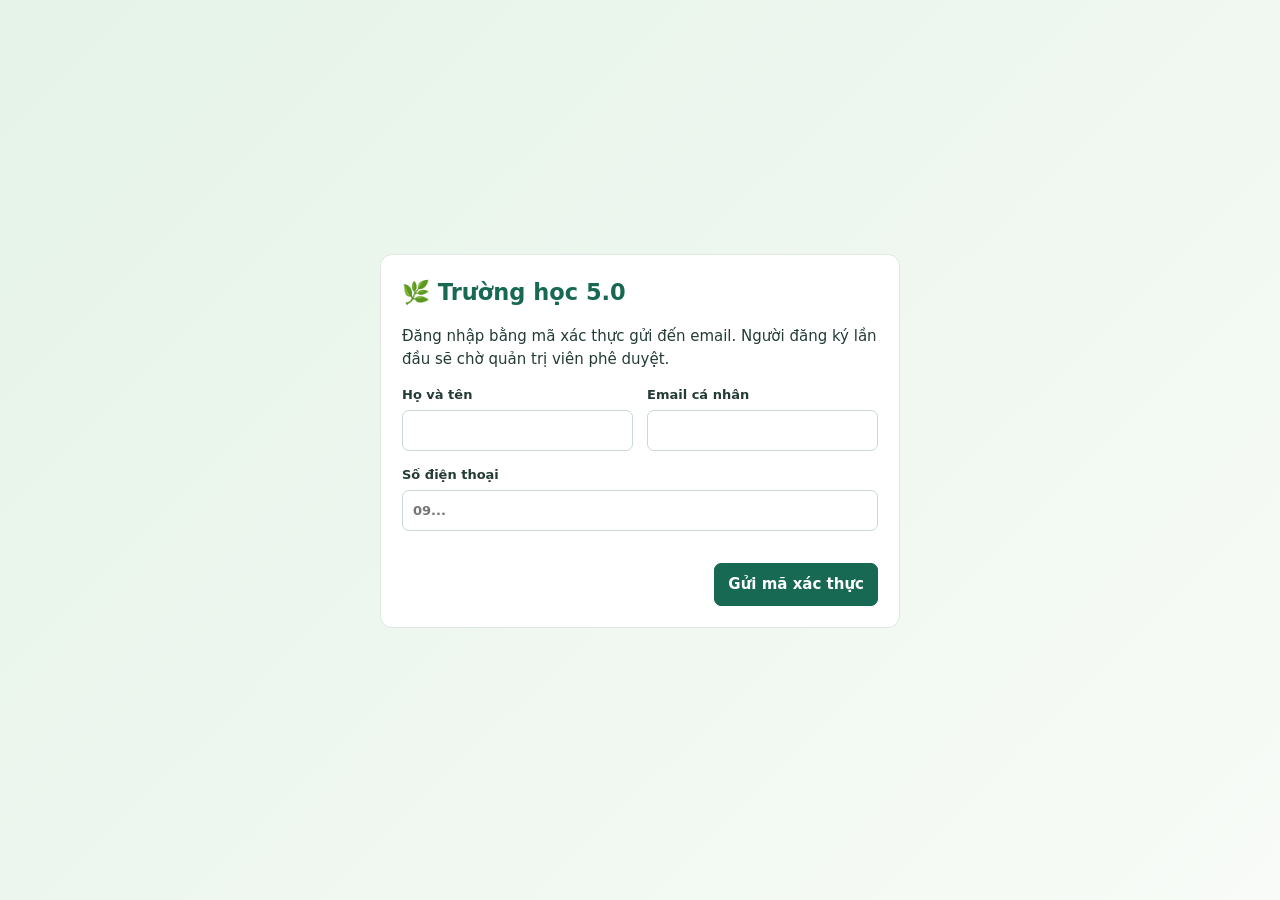
==== commit 233d4d6a: "fix: correct Apps Script dynamic method invocation" ====
--- a/apps-script/Index.html
+++ b/apps-script/Index.html
@@ -1,16 +1,16 @@
 <!doctype html><html lang="vi"><head><meta charset="utf-8"><meta name="viewport" content="width=device-width,initial-scale=1"><title>Trường học 5.0</title><style>
-:root{--g:#176953;--ink:#243c35;--line:#dfe8e1;--bg:#f4f8f5;--muted:#687a70}*{box-sizing:border-box}body{margin:0;font:15px/1.5 system-ui,"Segoe UI",sans-serif;color:var(--ink);background:var(--bg)}button,input,textarea,select{font:inherit}button{cursor:pointer;border:0}.shell{min-height:100vh;display:flex}.side{width:250px;background:#fff;border-right:1px solid var(--line);padding:25px 16px;display:flex;flex-direction:column;position:fixed;inset:0 auto 0 0}.brand{font-weight:800;font-size:22px;color:var(--g)}.brand small{display:block;color:var(--muted);font-size:10px;letter-spacing:1.2px}.school{border-top:1px solid var(--line);margin-top:24px;padding:20px 8px;font-size:13px;font-weight:700}.nav{display:grid;gap:5px}.nav button{padding:11px;text-align:left;border-radius:8px;background:transparent;color:#557066}.nav button.active,.nav button:hover{background:#e8f4ed;color:var(--g);font-weight:700}.me{margin-top:auto;border-top:1px solid var(--line);padding:18px 8px 0}.me strong,.me small{display:block}.me small{color:var(--muted)}.main{margin-left:250px;width:calc(100% - 250px);display:flex;min-height:100vh;flex-direction:column}.top{padding:14px 34px;background:#fff;display:flex;justify-content:space-between;align-items:center;border-bottom:1px solid var(--line)}.top small{display:block;color:var(--muted)}#clock{font-weight:700;color:var(--g);font-variant-numeric:tabular-nums}.ticker{overflow:hidden;background:#eaf5e6;color:#42714c;white-space:nowrap;padding:9px 0}.ticker span{display:inline-block;animation:marquee 28s linear infinite}@keyframes marquee{from{transform:translateX(100vw)}to{transform:translateX(-100%)}}.page{max-width:1250px;width:100%;padding:28px 34px;margin:auto;flex:1}.footer{text-align:center;color:#718077;border-top:1px solid var(--line);padding:18px;font-size:12px;background:#fff}.card{background:#fff;border:1px solid var(--line);border-radius:12px;padding:21px;margin-bottom:18px}.grid{display:grid;grid-template-columns:repeat(3,1fr);gap:15px}.module{min-height:160px;display:flex;flex-direction:column}.module .emoji{font-size:30px}.module p{color:var(--muted);font-size:13px;flex:1}.btn{padding:9px 13px;border-radius:7px;border:1px solid var(--line);background:#fff;font-weight:650}.btn.primary{background:var(--g);color:white;border-color:var(--g)}.btn.danger{color:#a23d3d}.row{display:flex;justify-content:space-between;gap:12px;align-items:center;border-bottom:1px solid #edf1ed;padding:12px 0}.row:last-child{border:0}.role{font-size:11px;background:#e8f4ed;color:var(--g);padding:3px 7px;border-radius:5px}label{font-weight:650;font-size:13px;display:grid;gap:5px}input,textarea,select{width:100%;border:1px solid #cadad0;border-radius:7px;padding:10px;background:#fff}textarea{min-height:190px;resize:vertical}.form{display:grid;grid-template-columns:1fr 1fr;gap:14px}.full{grid-column:1/-1}.actions{display:flex;justify-content:flex-end;gap:10px;margin-top:18px}.login{min-height:100vh;display:grid;place-items:center;padding:20px;background:linear-gradient(135deg,#e5f3e8,#f8fbf7)}.login .card{width:min(520px,100%)}.login h1{color:var(--g);margin:0}.hint,.error{font-size:13px;padding:10px;border-radius:7px;margin:12px 0}.hint{background:#edf6ee;color:#487054}.error{background:#fff0ed;color:#963b31}.hidden{display:none!important}.notebook-header{text-align:center}.notebook-header h2{margin:14px 0 0}.notebook-header p{margin:3px}.sig{font-weight:700;text-align:right;margin-top:12px}.file{font-size:12px;color:var(--muted)}@media(max-width:760px){.side{position:static;width:100%;height:auto}.shell{display:block}.main{margin:0;width:100%}.top,.page{padding-left:17px;padding-right:17px}.grid,.form{grid-template-columns:1fr}.side .nav{grid-template-columns:repeat(2,1fr)}.me{margin-top:18px}.ticker span{animation-duration:20s}}
+:root{--g:#176953;--ink:#243c35;--line:#dfe8e1;--bg:#f4f8f5;--muted:#687a70}*{box-sizing:border-box}body{margin:0;font:15px/1.5 system-ui,"Segoe UI",sans-serif;color:var(--ink);background:var(--bg)}button,input,textarea,select{font:inherit}button{cursor:pointer;border:0}.shell{min-height:100vh;display:flex}.side{width:250px;background:#fff;border-right:1px solid var(--line);padding:25px 16px;display:flex;flex-direction:column;position:fixed;inset:0 auto 0 0}.brand{font-weight:800;font-size:22px;color:var(--g)}.brand small{display:block;color:var(--muted);font-size:10px;letter-spacing:1.2px}.school{border-top:1px solid var(--line);margin-top:24px;padding:20px 8px;font-size:13px;font-weight:700}.nav{display:grid;gap:5px}.nav button{padding:11px;text-align:left;border-radius:8px;background:transparent;color:#557066}.nav button.active,.nav button:hover{background:#e8f4ed;color:var(--g);font-weight:700}.me{margin-top:auto;border-top:1px solid var(--line);padding:18px 8px 0}.me strong,.me small{display:block}.me small{color:var(--muted)}.main{margin-left:250px;width:calc(100% - 250px);display:flex;min-height:100vh;flex-direction:column}.top{padding:14px 34px;background:#fff;display:flex;justify-content:space-between;align-items:center;border-bottom:1px solid var(--line)}.top small{display:block;color:var(--muted)}#clock{font-weight:700;color:var(--g);font-variant-numeric:tabular-nums}.ticker{overflow:hidden;background:#eaf5e6;color:#42714c;white-space:nowrap;padding:9px 0}.ticker span{display:inline-block;animation:marquee 28s linear infinite}@keyframes marquee{from{transform:translateX(100vw)}to{transform:translateX(-100%)}}.page{max-width:1250px;width:100%;padding:28px 34px;margin:auto;flex:1}.footer{text-align:center;color:#718077;border-top:1px solid var(--line);padding:14px 18px;font-size:12px;background:#fff;position:fixed;bottom:0;left:250px;right:0;z-index:30;box-shadow:0 -3px 12px #173d3010}.page{padding-bottom:105px}.card{background:#fff;border:1px solid var(--line);border-radius:12px;padding:21px;margin-bottom:18px}.grid{display:grid;grid-template-columns:repeat(3,1fr);gap:15px}.module{min-height:160px;display:flex;flex-direction:column}.module .emoji{font-size:30px}.module p{color:var(--muted);font-size:13px;flex:1}.btn{padding:9px 13px;border-radius:7px;border:1px solid var(--line);background:#fff;font-weight:650}.btn.primary{background:var(--g);color:white;border-color:var(--g)}.btn.danger{color:#a23d3d}.row{display:flex;justify-content:space-between;gap:12px;align-items:center;border-bottom:1px solid #edf1ed;padding:12px 0}.row:last-child{border:0}.role{font-size:11px;background:#e8f4ed;color:var(--g);padding:3px 7px;border-radius:5px}label{font-weight:650;font-size:13px;display:grid;gap:5px}input,textarea,select{width:100%;border:1px solid #cadad0;border-radius:7px;padding:10px;background:#fff}textarea{min-height:190px;resize:vertical}.form{display:grid;grid-template-columns:1fr 1fr;gap:14px}.full{grid-column:1/-1}.actions{display:flex;justify-content:flex-end;gap:10px;margin-top:18px}.login{min-height:100vh;display:grid;place-items:center;padding:20px;background:linear-gradient(135deg,#e5f3e8,#f8fbf7)}.login .card{width:min(520px,100%)}.login h1{color:var(--g);margin:0}.hint,.error{font-size:13px;padding:10px;border-radius:7px;margin:12px 0}.hint{background:#edf6ee;color:#487054}.error{background:#fff0ed;color:#963b31}.hidden{display:none!important}.notebook-header{text-align:center}.notebook-header h2{margin:14px 0 0}.notebook-header p{margin:3px}.sig{font-weight:700;text-align:right;margin-top:12px}.file{font-size:12px;color:var(--muted)}@media(max-width:760px){.side{position:static;width:100%;height:auto}.shell{display:block}.main{margin:0;width:100%}.top,.page{padding-left:17px;padding-right:17px}.footer{left:0}.grid,.form{grid-template-columns:1fr}.side .nav{grid-template-columns:repeat(2,1fr)}.me{margin-top:18px}.ticker span{animation-duration:20s}}
 </style></head><body><div id="root"></div><script>
 const $=s=>document.querySelector(s), root=$('#root');let token=sessionStorage.getItem('th50-token')||'', state=null;
 const esc=s=>String(s||'').replace(/[&<>"']/g,c=>({'&':'&amp;','<':'&lt;','>':'&gt;','"':'&quot;',"'":'&#39;'}[c]));
-function call(fn,...args){return new Promise((resolve,reject)=>google.script.run.withSuccessHandler(resolve).withFailureHandler(e=>reject(new Error(e&&e.message||e))).[fn](...args))}
+function call(fn,...args){return new Promise((resolve,reject)=>google.script.run.withSuccessHandler(resolve).withFailureHandler(e=>reject(new Error(e&&e.message||e)))[fn](...args))}
 function roleName(r){return {ADMIN:'Quản trị viên',LEADER:'Tổ trưởng',DEPUTY:'Tổ phó',TEACHER:'Giáo viên'}[r]||r}
 function clock(){let d=new Date(),z={timeZone:'Asia/Ho_Chi_Minh'};let e=$('#clock');if(e)e.textContent=new Intl.DateTimeFormat('vi-VN',{...z,hour:'2-digit',minute:'2-digit',second:'2-digit',hour12:false}).format(d)+' · '+new Intl.DateTimeFormat('vi-VN',{...z,day:'2-digit',month:'2-digit',year:'numeric'}).format(d)}setInterval(clock,1000);
 function login(){root.innerHTML='<main class="login"><section class="card"><h1>🌿 Trường học 5.0</h1><p>Đăng nhập bằng mã xác thực gửi đến email. Người đăng ký lần đầu sẽ chờ quản trị viên phê duyệt.</p><form id="login-form" class="form"><label>Họ và tên<input name="name" required maxlength="100"></label><label>Email cá nhân<input name="email" type="email" required></label><label class="full">Số điện thoại<input name="phone" required placeholder="09..."></label><div class="full actions"><button class="btn primary">Gửi mã xác thực</button></div></form><form id="code-form" class="form hidden"><label class="full">Mã 6 số<input name="code" inputmode="numeric" maxlength="6" required></label><div class="full actions"><button class="btn primary">Xác thực và đăng nhập</button></div></form><div id="msg"></div></section></main>';let info;$('#login-form').onsubmit=async e=>{e.preventDefault();info=Object.fromEntries(new FormData(e.target));try{let r=await call('requestLogin',info);$('#msg').innerHTML='<p class="hint">'+esc(r.message)+'</p>';$('#code-form').classList.remove('hidden')}catch(x){$('#msg').innerHTML='<p class="error">'+esc(x.message)+'</p>'}};$('#code-form').onsubmit=async e=>{e.preventDefault();try{let r=await call('verifyLogin',{email:info.email,code:new FormData(e.target).get('code')});if(r.pending){$('#msg').innerHTML='<p class="hint">'+esc(r.message)+'</p>';return}token=r.token;sessionStorage.setItem('th50-token',token);await load()}catch(x){$('#msg').innerHTML='<p class="error">'+esc(x.message)+'</p>'}}}
 async function load(){try{state=await call('bootstrap',token);app('dashboard')}catch(e){sessionStorage.removeItem('th50-token');token='';login()}}
 function layout(page,content){let u=state.user, admin=u.role==='ADMIN', leader=['ADMIN','LEADER','DEPUTY'].includes(u.role);root.innerHTML='<div class="shell"><aside class="side"><div class="brand">Trường học <span>5.0</span><small>KẾT NỐI & PHÁT TRIỂN</small></div><div class="school">TRƯỜNG TIỂU HỌC TRƯƠNG ĐỊNH<br><small>Tổ chuyên môn 4</small></div><nav class="nav"><button data-p="dashboard">⌂ Dashboard</button><button data-p="notebooks">📝 Sổ ghi chép họp</button>'+ (admin?'<button data-p="modules">🧩 Quản lý module</button><button data-p="approvals">✓ Duyệt tài khoản</button>':'') +'</nav><div class="me"><strong>'+esc(u.name)+'</strong><small>'+roleName(u.role)+' · '+esc(u.email)+'</small><button id="logout" class="btn" style="margin-top:10px">Đăng xuất</button></div></aside><main class="main"><header class="top"><div><small>ỦY BAN NHÂN DÂN PHƯỜNG ĐÔNG HƯNG THUẬN</small><b>TRƯỜNG TIỂU HỌC TRƯƠNG ĐỊNH</b></div><div id="clock"></div></header><div class="ticker"><span>🌼 📚 ✨ Chào mừng quý Thầy cô Tổ chuyên môn 4 - TRƯỜNG TIỂU HỌC TRƯƠNG ĐỊNH. Chúc quý Thầy cô một ngày làm việc hiệu quả! ✨ 🌿 🌼</span></div><section class="page">'+content+'</section><footer class="footer">Hệ thống được thiết kế bởi Cô Trần Thị Thu Hương và Thầy Lê Thành Tạo.<br>Mọi đóng góp xin gửi về: <a href="mailto:hcmtranle@gmail.com">hcmtranle@gmail.com</a></footer></main></div>';document.querySelectorAll('[data-p]').forEach(b=>{if(b.dataset.p===page)b.classList.add('active');b.onclick=()=>app(b.dataset.p)});$('#logout').onclick=async()=>{try{await call('logout',token)}finally{token='';sessionStorage.removeItem('th50-token');login()}};clock()}
 function app(page){if(page==='dashboard')return dashboard();if(page==='modules')return modules();if(page==='approvals')return approvals();if(page==='notebooks')return notebooks()}
-function dashboard(){const ms=state.modules||[];layout('dashboard','<h1>Dashboard</h1><p>Không gian chung của nhà trường và các module được quản trị viên công bố.</p><div class="grid">'+(ms.length?ms.map(m=>'<article class="card module"><div class="emoji">'+esc(m.icon)+'</div><h3>'+esc(m.name)+' <span class="role">'+esc(m.status)+'</span></h3><p>'+esc(m.description)+'</p>'+ (m.deployUrl?'<a class="btn primary" target="_blank" rel="noopener" href="'+esc(m.deployUrl)+'">Mở module</a>':'<span class="file">Đang hoàn thiện liên kết</span>')+'</article>').join(''):'<section class="card"><h3>Chưa có module được công bố</h3><p>Quản trị viên có thể thêm module mới từ khu vực quản lý.</p></section>')+'</div>')}
+function dashboard(){const ms=state.modules||[],links=state.systemLinks;let systems=links?'<section class="card"><h2>🔗 Liên kết hệ thống</h2><p class="file">Các liên kết quản trị được tạo và lưu trong không gian Drive của nhà trường.</p><div class="actions" style="justify-content:flex-start"><a class="btn" target="_blank" rel="noopener" href="'+esc(links.github)+'">🐙 GitHub Repository</a><a class="btn" target="_blank" rel="noopener" href="'+esc(links.sheet)+'">📊 Google Sheet (Data)</a><a class="btn" target="_blank" rel="noopener" href="'+esc(links.drive)+'">📁 Thư mục Drive dự án</a></div></section>':'';layout('dashboard','<h1>Dashboard</h1><p>Không gian chung của nhà trường và các module được quản trị viên công bố.</p>'+systems+'<div class="grid">'+(ms.length?ms.map(m=>'<article class="card module"><div class="emoji">'+esc(m.icon)+'</div><h3>'+esc(m.name)+' <span class="role">'+esc(m.status)+'</span></h3><p>'+esc(m.description)+'</p>'+ (m.deployUrl?'<a class="btn primary" target="_blank" rel="noopener" href="'+esc(m.deployUrl)+'">Mở module</a>':'<span class="file">Đang hoàn thiện liên kết</span>')+'</article>').join(''):'<section class="card"><h3>Chưa có module được công bố</h3><p>Quản trị viên có thể thêm module mới từ khu vực quản lý.</p></section>')+'</div>')}
 function modules(){if(state.user.role!=='ADMIN')return dashboard();layout('modules','<h1>Quản lý module</h1><p>Điền một lần các liên kết triển khai, Apps Script và Drive. Emoji tự gợi ý khi bỏ trống.</p><section class="card"><form id="module-form" class="form"><label>Icon (emoji)<input name="icon" maxlength="16" placeholder="Để trống để hệ thống gợi ý"></label><label>Trạng thái<select name="status"><option>LIVE</option><option>DRAFT</option><option>PAUSED</option></select></label><label class="full">Tên module<input name="name" required maxlength="100"></label><label class="full">Mô tả ngắn<textarea name="description" style="min-height:80px" maxlength="500"></textarea></label><label>URL deploy<input name="deployUrl" type="url" placeholder="https://..."></label><label>Script URL<input name="scriptUrl" type="url" placeholder="https://script.google.com/..."></label><label class="full">Drive URL<input name="driveUrl" type="url" placeholder="https://drive.google.com/..."></label><label><input type="checkbox" name="visible" checked style="width:auto"> Hiển thị cho người dùng</label><div class="actions"><button class="btn primary">Lưu module</button></div></form><div id="mmsg"></div></section><section class="card"><h2>Danh sách module</h2>'+state.modules.map(m=>'<div class="row"><div><b>'+esc(m.icon)+' '+esc(m.name)+'</b><small class="file"> · '+esc(m.status)+' · '+(String(m.visible)==='true'?'Đang hiển thị':'Đang ẩn')+'</small></div><button class="btn" data-edit="'+esc(m.id)+'">Chỉnh sửa</button></div>').join('')+'</section>');$('#module-form').onsubmit=async e=>{e.preventDefault();let v=Object.fromEntries(new FormData(e.target));v.visible=$('[name=visible]').checked;try{await call('saveModule',token,v);await refresh('modules')}catch(x){$('#mmsg').innerHTML='<p class="error">'+esc(x.message)+'</p>'}};document.querySelectorAll('[data-edit]').forEach(b=>b.onclick=()=>{let m=state.modules.find(x=>x.id===b.dataset.edit);let f=$('#module-form');Object.keys(m).forEach(k=>f.elements[k]&&(f.elements[k].value=m[k]||''));f.elements.visible.checked=String(m.visible)==='true';f.scrollIntoView({behavior:'smooth'})})}
 function approvals(){if(state.user.role!=='ADMIN')return dashboard();layout('approvals','<h1>Duyệt tài khoản</h1><p>Chỉ tài khoản được duyệt mới vào không gian chung và nhận không gian cá nhân.</p><section class="card">'+(state.approvals.length?state.approvals.map(u=>'<div class="row"><div><b>'+esc(u.name)+'</b><small class="file">'+esc(u.email)+' · '+esc(u.phone)+'</small></div><select data-r="'+esc(u.email)+'"><option value="TEACHER">Giáo viên</option><option value="DEPUTY">Tổ phó</option><option value="LEADER">Tổ trưởng</option></select><button class="btn primary" data-ok="'+esc(u.email)+'">Duyệt</button><button class="btn danger" data-no="'+esc(u.email)+'">Từ chối</button></div>').join(''):'<p>Không có yêu cầu chờ duyệt.</p>')+'</section>');document.querySelectorAll('[data-ok]').forEach(b=>b.onclick=()=>approval(b.dataset.ok,true));document.querySelectorAll('[data-no]').forEach(b=>b.onclick=()=>approval(b.dataset.no,false))}
 async function approval(email,ok){try{await call('setApproval',token,email,ok,ok?document.querySelector('[data-r="'+CSS.escape(email)+'"]').value:'TEACHER');await refresh('approvals')}catch(e){alert(e.message)}}
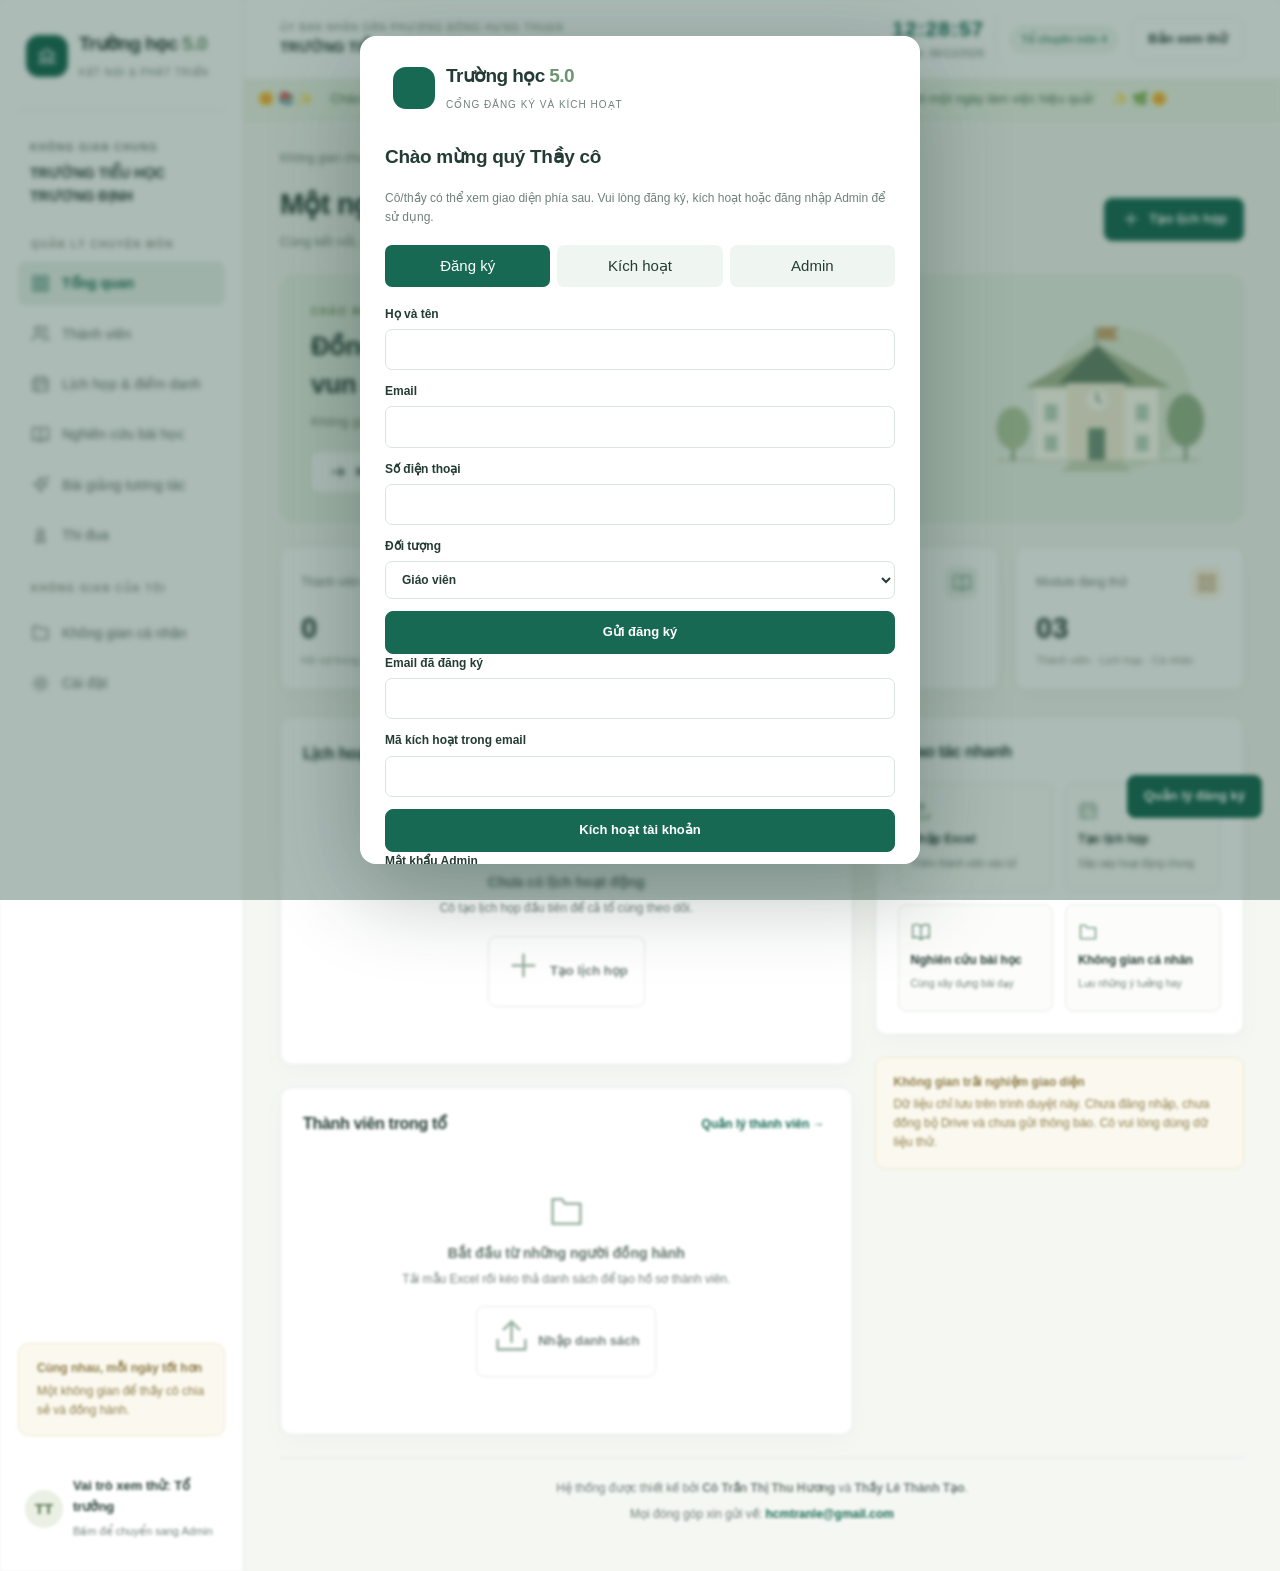
==== commit 7c532d66: "feat: merge full interface with registration activation and admin gate" ====
--- a/apps-script/Index.html
+++ b/apps-script/Index.html
@@ -1,20 +1,311 @@
-<!doctype html><html lang="vi"><head><meta charset="utf-8"><meta name="viewport" content="width=device-width,initial-scale=1"><title>Trường học 5.0</title><style>
-:root{--g:#176953;--ink:#243c35;--line:#dfe8e1;--bg:#f4f8f5;--muted:#687a70}*{box-sizing:border-box}body{margin:0;font:15px/1.5 system-ui,"Segoe UI",sans-serif;color:var(--ink);background:var(--bg)}button,input,textarea,select{font:inherit}button{cursor:pointer;border:0}.shell{min-height:100vh;display:flex}.side{width:250px;background:#fff;border-right:1px solid var(--line);padding:25px 16px;display:flex;flex-direction:column;position:fixed;inset:0 auto 0 0}.brand{font-weight:800;font-size:22px;color:var(--g)}.brand small{display:block;color:var(--muted);font-size:10px;letter-spacing:1.2px}.school{border-top:1px solid var(--line);margin-top:24px;padding:20px 8px;font-size:13px;font-weight:700}.nav{display:grid;gap:5px}.nav button{padding:11px;text-align:left;border-radius:8px;background:transparent;color:#557066}.nav button.active,.nav button:hover{background:#e8f4ed;color:var(--g);font-weight:700}.me{margin-top:auto;border-top:1px solid var(--line);padding:18px 8px 0}.me strong,.me small{display:block}.me small{color:var(--muted)}.main{margin-left:250px;width:calc(100% - 250px);display:flex;min-height:100vh;flex-direction:column}.top{padding:14px 34px;background:#fff;display:flex;justify-content:space-between;align-items:center;border-bottom:1px solid var(--line)}.top small{display:block;color:var(--muted)}#clock{font-weight:700;color:var(--g);font-variant-numeric:tabular-nums}.ticker{overflow:hidden;background:#eaf5e6;color:#42714c;white-space:nowrap;padding:9px 0}.ticker span{display:inline-block;animation:marquee 28s linear infinite}@keyframes marquee{from{transform:translateX(100vw)}to{transform:translateX(-100%)}}.page{max-width:1250px;width:100%;padding:28px 34px;margin:auto;flex:1}.footer{text-align:center;color:#718077;border-top:1px solid var(--line);padding:14px 18px;font-size:12px;background:#fff;position:fixed;bottom:0;left:250px;right:0;z-index:30;box-shadow:0 -3px 12px #173d3010}.page{padding-bottom:105px}.card{background:#fff;border:1px solid var(--line);border-radius:12px;padding:21px;margin-bottom:18px}.grid{display:grid;grid-template-columns:repeat(3,1fr);gap:15px}.module{min-height:160px;display:flex;flex-direction:column}.module .emoji{font-size:30px}.module p{color:var(--muted);font-size:13px;flex:1}.btn{padding:9px 13px;border-radius:7px;border:1px solid var(--line);background:#fff;font-weight:650}.btn.primary{background:var(--g);color:white;border-color:var(--g)}.btn.danger{color:#a23d3d}.row{display:flex;justify-content:space-between;gap:12px;align-items:center;border-bottom:1px solid #edf1ed;padding:12px 0}.row:last-child{border:0}.role{font-size:11px;background:#e8f4ed;color:var(--g);padding:3px 7px;border-radius:5px}label{font-weight:650;font-size:13px;display:grid;gap:5px}input,textarea,select{width:100%;border:1px solid #cadad0;border-radius:7px;padding:10px;background:#fff}textarea{min-height:190px;resize:vertical}.form{display:grid;grid-template-columns:1fr 1fr;gap:14px}.full{grid-column:1/-1}.actions{display:flex;justify-content:flex-end;gap:10px;margin-top:18px}.login{min-height:100vh;display:grid;place-items:center;padding:20px;background:linear-gradient(135deg,#e5f3e8,#f8fbf7)}.login .card{width:min(520px,100%)}.login h1{color:var(--g);margin:0}.hint,.error{font-size:13px;padding:10px;border-radius:7px;margin:12px 0}.hint{background:#edf6ee;color:#487054}.error{background:#fff0ed;color:#963b31}.hidden{display:none!important}.notebook-header{text-align:center}.notebook-header h2{margin:14px 0 0}.notebook-header p{margin:3px}.sig{font-weight:700;text-align:right;margin-top:12px}.file{font-size:12px;color:var(--muted)}@media(max-width:760px){.side{position:static;width:100%;height:auto}.shell{display:block}.main{margin:0;width:100%}.top,.page{padding-left:17px;padding-right:17px}.footer{left:0}.grid,.form{grid-template-columns:1fr}.side .nav{grid-template-columns:repeat(2,1fr)}.me{margin-top:18px}.ticker span{animation-duration:20s}}
-</style></head><body><div id="root"></div><script>
-const $=s=>document.querySelector(s), root=$('#root');let token=sessionStorage.getItem('th50-token')||'', state=null;
-const esc=s=>String(s||'').replace(/[&<>"']/g,c=>({'&':'&amp;','<':'&lt;','>':'&gt;','"':'&quot;',"'":'&#39;'}[c]));
-function call(fn,...args){return new Promise((resolve,reject)=>google.script.run.withSuccessHandler(resolve).withFailureHandler(e=>reject(new Error(e&&e.message||e)))[fn](...args))}
-function roleName(r){return {ADMIN:'Quản trị viên',LEADER:'Tổ trưởng',DEPUTY:'Tổ phó',TEACHER:'Giáo viên'}[r]||r}
-function clock(){let d=new Date(),z={timeZone:'Asia/Ho_Chi_Minh'};let e=$('#clock');if(e)e.textContent=new Intl.DateTimeFormat('vi-VN',{...z,hour:'2-digit',minute:'2-digit',second:'2-digit',hour12:false}).format(d)+' · '+new Intl.DateTimeFormat('vi-VN',{...z,day:'2-digit',month:'2-digit',year:'numeric'}).format(d)}setInterval(clock,1000);
-function login(){root.innerHTML='<main class="login"><section class="card"><h1>🌿 Trường học 5.0</h1><p>Đăng nhập bằng mã xác thực gửi đến email. Người đăng ký lần đầu sẽ chờ quản trị viên phê duyệt.</p><form id="login-form" class="form"><label>Họ và tên<input name="name" required maxlength="100"></label><label>Email cá nhân<input name="email" type="email" required></label><label class="full">Số điện thoại<input name="phone" required placeholder="09..."></label><div class="full actions"><button class="btn primary">Gửi mã xác thực</button></div></form><form id="code-form" class="form hidden"><label class="full">Mã 6 số<input name="code" inputmode="numeric" maxlength="6" required></label><div class="full actions"><button class="btn primary">Xác thực và đăng nhập</button></div></form><div id="msg"></div></section></main>';let info;$('#login-form').onsubmit=async e=>{e.preventDefault();info=Object.fromEntries(new FormData(e.target));try{let r=await call('requestLogin',info);$('#msg').innerHTML='<p class="hint">'+esc(r.message)+'</p>';$('#code-form').classList.remove('hidden')}catch(x){$('#msg').innerHTML='<p class="error">'+esc(x.message)+'</p>'}};$('#code-form').onsubmit=async e=>{e.preventDefault();try{let r=await call('verifyLogin',{email:info.email,code:new FormData(e.target).get('code')});if(r.pending){$('#msg').innerHTML='<p class="hint">'+esc(r.message)+'</p>';return}token=r.token;sessionStorage.setItem('th50-token',token);await load()}catch(x){$('#msg').innerHTML='<p class="error">'+esc(x.message)+'</p>'}}}
-async function load(){try{state=await call('bootstrap',token);app('dashboard')}catch(e){sessionStorage.removeItem('th50-token');token='';login()}}
-function layout(page,content){let u=state.user, admin=u.role==='ADMIN', leader=['ADMIN','LEADER','DEPUTY'].includes(u.role);root.innerHTML='<div class="shell"><aside class="side"><div class="brand">Trường học <span>5.0</span><small>KẾT NỐI & PHÁT TRIỂN</small></div><div class="school">TRƯỜNG TIỂU HỌC TRƯƠNG ĐỊNH<br><small>Tổ chuyên môn 4</small></div><nav class="nav"><button data-p="dashboard">⌂ Dashboard</button><button data-p="notebooks">📝 Sổ ghi chép họp</button>'+ (admin?'<button data-p="modules">🧩 Quản lý module</button><button data-p="approvals">✓ Duyệt tài khoản</button>':'') +'</nav><div class="me"><strong>'+esc(u.name)+'</strong><small>'+roleName(u.role)+' · '+esc(u.email)+'</small><button id="logout" class="btn" style="margin-top:10px">Đăng xuất</button></div></aside><main class="main"><header class="top"><div><small>ỦY BAN NHÂN DÂN PHƯỜNG ĐÔNG HƯNG THUẬN</small><b>TRƯỜNG TIỂU HỌC TRƯƠNG ĐỊNH</b></div><div id="clock"></div></header><div class="ticker"><span>🌼 📚 ✨ Chào mừng quý Thầy cô Tổ chuyên môn 4 - TRƯỜNG TIỂU HỌC TRƯƠNG ĐỊNH. Chúc quý Thầy cô một ngày làm việc hiệu quả! ✨ 🌿 🌼</span></div><section class="page">'+content+'</section><footer class="footer">Hệ thống được thiết kế bởi Cô Trần Thị Thu Hương và Thầy Lê Thành Tạo.<br>Mọi đóng góp xin gửi về: <a href="mailto:hcmtranle@gmail.com">hcmtranle@gmail.com</a></footer></main></div>';document.querySelectorAll('[data-p]').forEach(b=>{if(b.dataset.p===page)b.classList.add('active');b.onclick=()=>app(b.dataset.p)});$('#logout').onclick=async()=>{try{await call('logout',token)}finally{token='';sessionStorage.removeItem('th50-token');login()}};clock()}
-function app(page){if(page==='dashboard')return dashboard();if(page==='modules')return modules();if(page==='approvals')return approvals();if(page==='notebooks')return notebooks()}
-function dashboard(){const ms=state.modules||[],links=state.systemLinks;let systems=links?'<section class="card"><h2>🔗 Liên kết hệ thống</h2><p class="file">Các liên kết quản trị được tạo và lưu trong không gian Drive của nhà trường.</p><div class="actions" style="justify-content:flex-start"><a class="btn" target="_blank" rel="noopener" href="'+esc(links.github)+'">🐙 GitHub Repository</a><a class="btn" target="_blank" rel="noopener" href="'+esc(links.sheet)+'">📊 Google Sheet (Data)</a><a class="btn" target="_blank" rel="noopener" href="'+esc(links.drive)+'">📁 Thư mục Drive dự án</a></div></section>':'';layout('dashboard','<h1>Dashboard</h1><p>Không gian chung của nhà trường và các module được quản trị viên công bố.</p>'+systems+'<div class="grid">'+(ms.length?ms.map(m=>'<article class="card module"><div class="emoji">'+esc(m.icon)+'</div><h3>'+esc(m.name)+' <span class="role">'+esc(m.status)+'</span></h3><p>'+esc(m.description)+'</p>'+ (m.deployUrl?'<a class="btn primary" target="_blank" rel="noopener" href="'+esc(m.deployUrl)+'">Mở module</a>':'<span class="file">Đang hoàn thiện liên kết</span>')+'</article>').join(''):'<section class="card"><h3>Chưa có module được công bố</h3><p>Quản trị viên có thể thêm module mới từ khu vực quản lý.</p></section>')+'</div>')}
-function modules(){if(state.user.role!=='ADMIN')return dashboard();layout('modules','<h1>Quản lý module</h1><p>Điền một lần các liên kết triển khai, Apps Script và Drive. Emoji tự gợi ý khi bỏ trống.</p><section class="card"><form id="module-form" class="form"><label>Icon (emoji)<input name="icon" maxlength="16" placeholder="Để trống để hệ thống gợi ý"></label><label>Trạng thái<select name="status"><option>LIVE</option><option>DRAFT</option><option>PAUSED</option></select></label><label class="full">Tên module<input name="name" required maxlength="100"></label><label class="full">Mô tả ngắn<textarea name="description" style="min-height:80px" maxlength="500"></textarea></label><label>URL deploy<input name="deployUrl" type="url" placeholder="https://..."></label><label>Script URL<input name="scriptUrl" type="url" placeholder="https://script.google.com/..."></label><label class="full">Drive URL<input name="driveUrl" type="url" placeholder="https://drive.google.com/..."></label><label><input type="checkbox" name="visible" checked style="width:auto"> Hiển thị cho người dùng</label><div class="actions"><button class="btn primary">Lưu module</button></div></form><div id="mmsg"></div></section><section class="card"><h2>Danh sách module</h2>'+state.modules.map(m=>'<div class="row"><div><b>'+esc(m.icon)+' '+esc(m.name)+'</b><small class="file"> · '+esc(m.status)+' · '+(String(m.visible)==='true'?'Đang hiển thị':'Đang ẩn')+'</small></div><button class="btn" data-edit="'+esc(m.id)+'">Chỉnh sửa</button></div>').join('')+'</section>');$('#module-form').onsubmit=async e=>{e.preventDefault();let v=Object.fromEntries(new FormData(e.target));v.visible=$('[name=visible]').checked;try{await call('saveModule',token,v);await refresh('modules')}catch(x){$('#mmsg').innerHTML='<p class="error">'+esc(x.message)+'</p>'}};document.querySelectorAll('[data-edit]').forEach(b=>b.onclick=()=>{let m=state.modules.find(x=>x.id===b.dataset.edit);let f=$('#module-form');Object.keys(m).forEach(k=>f.elements[k]&&(f.elements[k].value=m[k]||''));f.elements.visible.checked=String(m.visible)==='true';f.scrollIntoView({behavior:'smooth'})})}
-function approvals(){if(state.user.role!=='ADMIN')return dashboard();layout('approvals','<h1>Duyệt tài khoản</h1><p>Chỉ tài khoản được duyệt mới vào không gian chung và nhận không gian cá nhân.</p><section class="card">'+(state.approvals.length?state.approvals.map(u=>'<div class="row"><div><b>'+esc(u.name)+'</b><small class="file">'+esc(u.email)+' · '+esc(u.phone)+'</small></div><select data-r="'+esc(u.email)+'"><option value="TEACHER">Giáo viên</option><option value="DEPUTY">Tổ phó</option><option value="LEADER">Tổ trưởng</option></select><button class="btn primary" data-ok="'+esc(u.email)+'">Duyệt</button><button class="btn danger" data-no="'+esc(u.email)+'">Từ chối</button></div>').join(''):'<p>Không có yêu cầu chờ duyệt.</p>')+'</section>');document.querySelectorAll('[data-ok]').forEach(b=>b.onclick=()=>approval(b.dataset.ok,true));document.querySelectorAll('[data-no]').forEach(b=>b.onclick=()=>approval(b.dataset.no,false))}
-async function approval(email,ok){try{await call('setApproval',token,email,ok,ok?document.querySelector('[data-r="'+CSS.escape(email)+'"]').value:'TEACHER');await refresh('approvals')}catch(e){alert(e.message)}}
-function notebooks(){let leader=['ADMIN','LEADER','DEPUTY'].includes(state.user.role);let list=(state.notebooks||[]).map(n=>'<div class="row"><div><b>'+esc(n.title)+'</b><small class="file"> '+esc(n.meetingTime)+' · '+esc(n.ownerName)+'</small></div><div>'+(n.docUrl?'<a class="btn" target="_blank" href="'+esc(n.docUrl)+'">Mở Docs</a> ':'')+(n.pdfUrl?'<a class="btn primary" target="_blank" href="'+esc(n.pdfUrl)+'">PDF</a>':'')+'</div></div>').join('');let form=leader?'<section class="card"><div class="notebook-header"><p>ỦY BAN NHÂN DÂN PHƯỜNG ĐÔNG HƯNG THUẬN</p><p>TRƯỜNG TIỂU HỌC TRƯƠNG ĐỊNH</p><p>---------------------------------------</p><h2>SỔ HỌP</h2></div><form id="notebook-form" class="form"><label>Tên sổ họp *<input name="title" required placeholder="Ví dụ: Sinh hoạt chuyên môn tuần 1"></label><label>Thời gian *<input name="meetingTime" required value="'+new Date().toLocaleString('vi-VN')+'"></label><label class="full">Người chủ trì *<input name="chair" required value="'+esc(state.user.name)+'"></label><label class="full">Nội dung triển khai *<textarea name="content" required placeholder="Nhập nội dung tại đây..."></textarea></label><label class="full">Chữ ký PNG/JPG (tối đa 1 MB)<input id="signature" type="file" accept="image/png,image/jpeg,image/webp"></label><div class="full sig">Giáo viên<br><br><b>'+esc(state.user.name)+'</b></div><div class="full actions"><button class="btn primary">Lưu sổ họp và tạo PDF</button></div></form><div id="nmsg"></div></section>':'';layout('notebooks','<h1>Sổ ghi chép họp</h1><p>Mỗi số được lưu theo thứ tự thời gian. Khi lưu, hệ thống tạo Google Docs và PDF trong Drive.</p>'+form+'<section class="card"><h2>Sổ đã lưu</h2>'+(list||'<p>Chưa có sổ họp.</p>')+'</section>');if(leader)$('#notebook-form').onsubmit=async e=>{e.preventDefault();let v=Object.fromEntries(new FormData(e.target)),f=$('#signature').files[0];if(f){if(f.size>1024*1024){$('#nmsg').innerHTML='<p class="error">Ảnh chữ ký tối đa 1 MB.</p>';return}v.signatureData=await new Promise((ok,no)=>{let r=new FileReader;r.onload=()=>ok(r.result);r.onerror=no;r.readAsDataURL(f)})}try{await call('saveNotebook',token,v);await refresh('notebooks')}catch(x){$('#nmsg').innerHTML='<p class="error">'+esc(x.message)+'</p>'}}}
-async function refresh(page){state=await call('bootstrap',token);app(page)}
-token?load():login();
+<!doctype html>
+<html lang="vi">
+<head>
+<meta charset="UTF-8"><meta name="viewport" content="width=device-width, initial-scale=1">
+<meta name="theme-color" content="#176953">
+<meta name="description" content="Không gian chuyên môn của TRƯỜNG TIỂU HỌC TRƯƠNG ĐỊNH. Bản giao diện thử nghiệm.">
+<title>Trường học 5.0 · Tổ chuyên môn 4</title>
+<style>
+:root{--green:#176953;--green-dark:#124d3e;--mint:#e8f2ec;--ink:#243c35;--muted:#70817a;--line:#e4eae5;--paper:#f5f7f3;--white:#fff;--gold:#b0822e;--shadow:0 8px 26px #243c3506}
+*{box-sizing:border-box}body{margin:0;color:var(--ink);background:var(--paper);font:15px/1.6 "Segoe UI",Arial,sans-serif}button,input,select,textarea{font:inherit}button,a,input,select,textarea{outline-offset:4px}button{cursor:pointer}button:disabled{cursor:not-allowed;opacity:.5}a{color:var(--green)}button{border:0;background:none;color:inherit}svg{vertical-align:middle}h1,h2,h3,p{margin-top:0}h1{font-size:29px;letter-spacing:-.7px;line-height:1.3;margin-bottom:8px}h2{font-size:19px;letter-spacing:-.3px}h3{font-size:16px}.app{display:flex;min-height:100vh}.sidebar{width:244px;flex-shrink:0;background:var(--white);border-right:1px solid var(--line);padding:29px 18px;position:fixed;inset:0 auto 0 0;display:flex;flex-direction:column;z-index:20}.brand{display:flex;gap:11px;align-items:center;padding:0 8px 27px}.brand-mark{display:grid;place-items:center;background:var(--green);color:white;width:42px;height:42px;border-radius:13px}.brand strong{display:block;font-size:19px;letter-spacing:-.6px}.brand small{font-size:11px;color:var(--muted);letter-spacing:1.5px}.school-label{border-top:1px solid var(--line);padding:23px 12px 13px}.school-label small,.eyebrow{font-size:10px;letter-spacing:1.5px;font-weight:700;color:var(--muted);text-transform:uppercase}.school-label strong{display:block;font-size:14px;margin-top:4px}.nav-label{padding:17px 13px 8px;font-size:10px;letter-spacing:1.5px;color:#8c9891;font-weight:700}.nav{display:flex;flex-direction:column;gap:6px}.nav button{display:flex;align-items:center;gap:12px;padding:11px 13px;border-radius:8px;text-align:left;font-size:14px;color:#60736a}.nav button.active{color:var(--green);background:var(--mint);font-weight:650}.nav button:hover{background:#f0f5f1}.nav button svg{width:19px;height:19px}.sidebar-bottom{margin-top:auto;padding-top:25px}.account{border-top:1px solid var(--line);padding:20px 7px 0;display:flex;align-items:center;gap:10px}.avatar{width:38px;height:38px;border-radius:50%;background:#eaf0e4;display:inline-flex;align-items:center;justify-content:center;color:#52734e;font-weight:650;flex-shrink:0;overflow:hidden}.avatar img{width:100%;height:100%;object-fit:cover}.account strong{font-size:13px;display:block}.account small{color:var(--muted);font-size:11px}.main{margin-left:244px;width:calc(100% - 244px)}.topbar{min-height:80px;border-bottom:1px solid var(--line);background:#ffffffb8;display:flex;align-items:center;justify-content:space-between;padding:16px 36px;gap:18px}.authority{font-size:10px;letter-spacing:1px;color:var(--muted)}.school-title{font-weight:600;font-size:14px}.top-actions{display:flex;align-items:center;gap:13px}.tag{font-size:11px;border:1px solid #d8e7dc;background:#f0f7f1;padding:4px 10px;border-radius:20px;color:var(--green);white-space:nowrap}.workspace{max-width:1440px;padding:29px 36px 40px;margin:auto}.breadcrumb{font-size:12px;color:var(--muted);margin-bottom:18px}.breadcrumb span{color:#a8b3ac;padding:0 8px}.heading{display:flex;align-items:center;justify-content:space-between;gap:16px;margin-bottom:23px}.heading p{color:var(--muted);margin:0;font-size:13px}.btn{padding:10px 16px;border:1px solid var(--line);border-radius:8px;background:white;font-size:13px;font-weight:600;display:inline-flex;align-items:center;justify-content:center;gap:8px;text-decoration:none;white-space:nowrap}.btn.primary{background:var(--green);border-color:var(--green);color:white}.btn.primary:hover{background:var(--green-dark)}.btn:hover{border-color:#a8c4b6}.btn.subtle{background:transparent}.btn.danger{color:#a64242}.hero{position:relative;overflow:hidden;background:#eaf1e6;border:1px solid #dfe8d8;border-radius:14px;padding:28px 30px;min-height:194px;display:flex;justify-content:space-between;align-items:center;margin-bottom:24px}.hero-text{max-width:65%;z-index:1}.hero .eyebrow{color:#6f8c5e;letter-spacing:1.8px}.hero h2{font-size:26px;line-height:1.45;font-weight:600;margin:8px 0}.hero p{color:#73816c;font-size:13px;margin-bottom:18px}.hero-art{width:230px;max-width:32%;height:170px}.stats{display:grid;grid-template-columns:repeat(4,1fr);gap:16px;margin-bottom:26px}.stat{padding:19px 20px;border:1px solid var(--line);border-radius:11px;background:white;box-shadow:var(--shadow)}.stat-top{display:flex;align-items:center;justify-content:space-between;color:var(--muted);font-size:12px}.stat-icon{width:33px;height:33px;display:grid;place-items:center;border-radius:9px;background:#edf3ed;color:#649275}.stat-icon.gold{background:#fcf5e7;color:#b08d4e}.stat-value{font-size:29px;font-weight:650;line-height:1.2;margin:12px 0 6px}.stat-note{font-size:11px;color:#8d9b91}.columns{display:grid;grid-template-columns:1.55fr 1fr;gap:22px}.panel{background:white;border:1px solid var(--line);border-radius:12px;box-shadow:var(--shadow);padding:22px;margin-bottom:22px}.panel-head{display:flex;align-items:center;justify-content:space-between;gap:12px;margin-bottom:19px}.panel-head h2{margin:0;font-size:16px}.text-btn{color:var(--green);font-weight:600;font-size:12px;padding:5px}.empty{text-align:center;padding:35px 20px;color:var(--muted)}.empty svg{color:#99b1a1;width:37px;height:37px;margin-bottom:12px}.empty strong{display:block;color:#5f7269;font-size:14px;margin-bottom:6px}.empty p{font-size:12px;max-width:390px;margin:0 auto 17px}.quick-grid{display:grid;grid-template-columns:1fr 1fr;gap:12px}.quick{border:1px solid var(--line);text-align:left;border-radius:9px;padding:17px 12px;background:#fcfdfb}.quick svg{color:#6a9278;margin-bottom:9px}.quick strong{display:block;font-size:12px}.quick small{font-size:10px;color:var(--muted)}.quick:hover{background:var(--mint)}.notice{background:#fbf9ef;border:1px solid #eee7c9;border-radius:10px;padding:15px 18px;color:#8c7a48;font-size:12px;margin-bottom:20px}.notice strong{display:block;margin-bottom:3px}.footer{font-size:11px;color:#99a49c;display:flex;justify-content:space-between;gap:12px;padding:5px 0}.toolbar{display:flex;gap:12px;align-items:center;flex-wrap:wrap;margin-bottom:19px}input,select,textarea{padding:10px 12px;border:1px solid #dce4de;border-radius:7px;background:white;color:var(--ink);min-width:0}input:focus,select:focus,textarea:focus{border-color:var(--green);outline:2px solid #dbeee3}textarea{width:100%;resize:vertical}.search{flex:1;min-width:180px}.table-wrap{overflow-x:auto}table{border-collapse:collapse;width:100%;font-size:12px;text-align:left}th{background:#f7f9f6;color:var(--muted);font-size:11px;font-weight:600;padding:13px 12px;white-space:nowrap}td{padding:15px 12px;border-bottom:1px solid #eef1ec}td.person{display:flex;align-items:center;gap:11px;min-width:190px}.person strong{font-size:13px;display:block}.person small{font-size:11px;color:var(--muted)}.badge{display:inline-block;background:#eff5ef;color:#618468;font-size:10px;border-radius:4px;padding:3px 7px}.dropzone{border:1.5px dashed #b1c9b7;border-radius:10px;background:#f7faf5;text-align:center;padding:27px;margin:16px 0}.dropzone.dragover{background:#e0efdf;border-color:var(--green)}.dropzone strong{display:block;font-size:14px;margin:8px 0}.dropzone p{font-size:12px;color:var(--muted);margin:0 0 12px}.event{display:flex;gap:14px;padding:17px 0;border-bottom:1px solid #eef1ec}.event:last-child{border-bottom:0}.date-box{background:#edf3e9;width:48px;height:58px;text-align:center;border-radius:8px;flex-shrink:0;color:#638154}.date-box strong{display:block;font-size:22px;line-height:1.1;padding-top:8px}.date-box small{font-size:10px}.event-body{flex:1}.event-body strong{font-size:13px}.event-body p{color:var(--muted);font-size:11px;margin:3px 0}.event-body .btn{padding:5px 10px;font-size:11px;margin-top:8px}.feature-grid{display:grid;grid-template-columns:repeat(3,1fr);gap:16px}.feature{border:1px solid var(--line);border-radius:10px;padding:22px;background:#fff}.feature .step{color:#9aaf9b;font-size:28px;font-weight:300}.feature p{color:var(--muted);font-size:13px}.muted{color:var(--muted)}.small{font-size:12px}.menu-toggle{display:none}.dialog{border:1px solid var(--line);border-radius:15px;width:620px;max-width:calc(100vw - 28px);max-height:90vh;padding:26px;color:var(--ink);box-shadow:0 24px 100px #0b281b33}.dialog.wide{width:960px}.dialog::backdrop{background:#173d3059;backdrop-filter:blur(3px)}.dialog-head{display:flex;justify-content:space-between;align-items:center;margin-bottom:18px}.dialog-head h2{margin:0}.dialog-close{font-size:26px;padding:0 8px}.fields{display:grid;grid-template-columns:1fr 1fr;gap:15px}.field{display:flex;flex-direction:column;gap:6px;font-size:12px;font-weight:600}.field.full{grid-column:1/-1}.dialog-actions{display:flex;justify-content:flex-end;gap:10px;margin-top:22px}.error{font-size:12px;color:#a34539;background:#fff3ee;padding:10px;border-radius:6px;margin-top:12px}.error:empty{display:none}.preview-cell input,.preview-cell select{padding:6px;width:150px;font-size:12px}.preview-cell .row-error{color:#a34539;font-size:11px;min-width:180px}.toast{position:fixed;bottom:25px;left:50%;transform:translateX(-50%);z-index:100;background:var(--green-dark);color:white;padding:12px 23px;border-radius:9px;box-shadow:0 5px 25px #0002;font-size:13px;max-width:90vw}.toast[hidden]{display:none}.note{border:1px solid var(--line);padding:18px;border-radius:10px;margin-bottom:12px}.note p{white-space:pre-wrap;overflow-wrap:anywhere;font-size:13px}.note h3{margin-bottom:7px}.check{display:flex;gap:12px;padding:13px 0;border-bottom:1px solid var(--line);align-items:center}.check input{width:18px;height:18px;accent-color:var(--green)}.check span{flex:1}.mobile-shade{display:none}body.storage-failed #storage-alert{display:block}#storage-alert{display:none}
+@media(min-width:1450px){.workspace{padding-top:36px}.hero{min-height:215px}}
+@media(max-width:1100px){.sidebar{width:212px}.main{margin-left:212px;width:calc(100% - 212px)}.workspace{padding:24px}.topbar{padding:16px 24px}.stats{gap:10px}.stat{padding:15px}.columns{grid-template-columns:1fr}.hero h2{font-size:23px}.feature-grid{grid-template-columns:1fr 1fr}}
+@media(max-width:760px){.sidebar{transform:translateX(-100%);transition:transform .2s}.sidebar.open{transform:translateX(0)}.main{margin-left:0;width:100%}.menu-toggle{display:block;padding:4px}.topbar{padding:13px 16px;min-height:72px}.authority{font-size:8px;letter-spacing:.4px}.school-title{font-size:12px}.top-actions .tag{display:none}.workspace{padding:20px 16px}.heading{align-items:flex-start;flex-wrap:wrap}h1{font-size:25px}.hero{padding:22px;min-height:210px}.hero-text{max-width:100%}.hero h2{font-size:22px}.hero-art{display:none}.stats{grid-template-columns:1fr 1fr}.stat-value{font-size:26px}.panel{padding:17px}.fields{grid-template-columns:1fr}.feature-grid{grid-template-columns:1fr}.footer{flex-direction:column}.top-actions{gap:5px}.mobile-shade.show{display:block;position:fixed;inset:0;background:#0005;z-index:19}.dialog{padding:20px}.breadcrumb{font-size:11px}.toolbar .btn{flex:1}}
+@media(prefers-reduced-motion:reduce){*{transition:none!important;scroll-behavior:auto!important}}
+
+/* School welcome and always-visible Vietnamese clock. */
+.topbar{position:sticky;top:0;z-index:15;background:#fff}.live-clock{text-align:right;min-width:158px;padding-right:12px;border-right:1px solid var(--line)}.live-clock time{display:block;font-size:21px;line-height:1.2;font-weight:650;letter-spacing:1px;font-variant-numeric:tabular-nums;color:var(--green)}.live-clock span{display:block;font-size:11px;color:var(--muted);margin-top:4px}.welcome-strip{overflow:hidden;border-bottom:1px solid #dce8da;background:#edf5e8;padding:9px 0;color:#47734f;font-size:13px}.welcome-track{display:inline-block;white-space:nowrap;will-change:transform;animation:welcome-right 28s linear infinite}.welcome-track span{padding:0 14px}.welcome-strip:hover .welcome-track{animation-play-state:paused}@keyframes welcome-right{from{transform:translateX(100vw)}to{transform:translateX(-100%)}}.footer{flex-direction:column;text-align:center;gap:4px;padding:20px 0 5px;line-height:1.8;color:#6d7d73;font-size:12px}.footer a{font-weight:600;text-decoration:none}.brand small{font-size:10px;letter-spacing:1px;white-space:nowrap}@media(max-width:1100px){.top-actions .tag{display:none}}@media(max-width:760px){.topbar{gap:7px;align-items:center}.top-actions{flex-shrink:0}.live-clock{min-width:125px;border:0;padding:0}.live-clock time{font-size:19px}.live-clock span{font-size:10px}.top-actions #about-preview{display:none}.authority{font-size:8px}.school-title{font-size:11px}.welcome-strip{font-size:12px}}@media(prefers-reduced-motion:reduce){.welcome-track{animation:none;transform:none;white-space:normal;padding:0 16px;text-align:center}.welcome-strip{overflow:visible}}
+
+.role-switch{width:100%;text-align:left;background:transparent;border:0;cursor:pointer}.role-switch:hover{background:#f1f6f2;border-radius:9px}.role-switch:focus-visible{outline:2px solid var(--green)}.admin-only{display:none!important}body.is-admin .admin-only{display:flex!important}.admin-banner{display:flex;gap:14px;align-items:center;background:#edf4ff;border:1px solid #d7e5f7;color:#345778;padding:15px 18px;border-radius:10px;margin-bottom:20px}.admin-banner svg{flex-shrink:0}.approval-row{display:grid;grid-template-columns:1.5fr 1fr 1fr auto;gap:14px;align-items:center;padding:15px 0;border-bottom:1px solid var(--line)}.approval-row:last-child{border-bottom:0}.approval-row strong,.approval-row small{display:block}.approval-row small{color:var(--muted)}.status-approved{background:#e5f4e9;color:#34704a}.status-pending{background:#fff3dc;color:#8a641f}@media(max-width:760px){.approval-row{grid-template-columns:1fr}.approval-row .btn{width:100%}}
+
+.main{min-height:100vh;display:flex;flex-direction:column}.workspace{width:100%;min-height:calc(100vh - 122px);display:flex;flex-direction:column}.workspace>.footer{margin-top:auto;width:100%;border-top:1px solid var(--line)}
+</style>
+<script defer src="https://cdn.sheetjs.com/xlsx-0.20.3/package/dist/xlsx.full.min.js"></script>
+</head>
+<body>
+<div class="app">
+<aside class="sidebar" id="sidebar" aria-label="Điều hướng chính">
+<div class="brand"><span class="brand-mark" data-icon="school"></span><div><strong>Trường học <span style="color:#6e9571">5.0</span></strong><small>KẾT NỐI & PHÁT TRIỂN</small></div></div>
+<div class="school-label"><small>KHÔNG GIAN CHUNG</small><strong>TRƯỜNG TIỂU HỌC TRƯƠNG ĐỊNH</strong></div>
+<div class="nav-label">QUẢN LÝ CHUYÊN MÔN</div>
+<nav class="nav" id="nav"></nav>
+<div class="sidebar-bottom"><div class="notice"><strong>Cùng nhau, mỗi ngày tốt hơn</strong>Một không gian để thầy cô chia sẻ và đồng hành.</div>
+<button class="account role-switch" id="role-switch" type="button" aria-label="Chuyển sang quyền Admin"><span class="avatar" id="role-avatar">TT</span><div><strong id="role-label">Vai trò xem thử: Tổ trưởng</strong><small id="role-hint">Bấm để chuyển sang Admin</small></div></button></div>
+</aside>
+<div class="mobile-shade" id="shade"></div>
+<div class="main">
+<header class="topbar"><div style="display:flex;gap:12px;align-items:center"><button class="menu-toggle" id="menu-toggle" aria-label="Mở điều hướng" aria-expanded="false" data-icon="menu"></button><div><div class="authority">ỦY BAN NHÂN DÂN PHƯỜNG ĐÔNG HƯNG THUẬN</div><div class="school-title">TRƯỜNG TIỂU HỌC TRƯƠNG ĐỊNH</div></div></div>
+<div class="top-actions"><div class="live-clock" aria-label="Ngày giờ Việt Nam"><time id="live-time">--:--:--</time><span id="live-date"></span></div><span class="tag">Tổ chuyên môn 4</span><button class="btn subtle" id="about-preview">Bản xem thử</button></div></header>
+<div class="welcome-strip" aria-label="Lời chào mừng"><div class="welcome-track"><span aria-hidden="true">🌼 📚 ✨</span> Chào mừng quý Thầy cô Tổ chuyên môn 4 - TRƯỜNG TIỂU HỌC TRƯƠNG ĐỊNH. Chúc quý Thầy cô một ngày làm việc hiệu quả! <span aria-hidden="true">✨ 🌿 🌼</span></div></div>
+<main class="workspace" id="main" tabindex="-1"></main>
+</div></div>
+<dialog class="dialog" id="dialog" aria-labelledby="dialog-title"></dialog>
+<div class="toast" id="toast" role="status" hidden></div>
+<noscript>Vui lòng bật JavaScript để sử dụng giao diện Trường học 5.0.</noscript>
+<script>/* Shared validation and import logic. No network or storage side effects. */
+(function(root, factory) {
+  const api = factory();
+  if (typeof module === 'object' && module.exports) module.exports = api;
+  else root.SchoolModel = api;
+})(typeof globalThis !== 'undefined' ? globalThis : this, function() {
+  const headers = ['Họ và tên','Email','Số điện thoại','Chức danh','Lớp dạy'];
+  const roles = ['Tổ trưởng','Tổ phó','Tổ viên'];
+  const normalizeEmail = value => String(value || '').trim().toLowerCase();
+  function validateMember(input) {
+    const value = Object.fromEntries(['name','email','phone','role','className'].map(k => [k,String(input[k] || '').trim()]));
+    value.email = normalizeEmail(value.email);
+    const errors = [];
+    if (!value.name || value.name.length > 100) errors.push('Họ và tên phải có từ 1 đến 100 ký tự');
+    if (!/^[^\s@]+@[^\s@]+\.[^\s@]+$/.test(value.email) || value.email.length > 254) errors.push('Email không hợp lệ');
+    if (value.phone && !/^\+?[\d ()-]{8,20}$/.test(value.phone)) errors.push('Số điện thoại không hợp lệ');
+    if (!roles.includes(value.role)) errors.push('Chức danh phải là Tổ trưởng, Tổ phó hoặc Tổ viên');
+    if (value.className.length > 80) errors.push('Lớp dạy tối đa 80 ký tự');
+    return {value,errors};
+  }
+  function previewImport(matrix, existing) {
+    if (!Array.isArray(matrix) || !matrix.length) throw new Error('File chưa có dữ liệu.');
+    const first = matrix[0].map(v => String(v || '').trim());
+    const missing = headers.filter(h => !first.includes(h));
+    if (missing.length) throw new Error('Thiếu cột: ' + missing.join(', '));
+    if (headers.some(h => first.filter(v => v === h).length !== 1)) throw new Error('File có tên cột bị trùng.');
+    if (matrix.length > 501) throw new Error('Mỗi lần nhập tối đa 500 dòng. Vui lòng chia nhỏ file.');
+    const seen = new Set(), emails = new Set(existing.map(m => normalizeEmail(m.email)));
+    return matrix.slice(1).map((row, i) => {
+      if (row.every(v => !String(v ?? '').trim())) return null;
+      const data = Object.fromEntries(['name','email','phone','role','className'].map((k,n) => [k,row[first.indexOf(headers[n])]]));
+      const {value, errors} = validateMember(data);
+      if (seen.has(value.email)) errors.push('Email trùng trong file');
+      seen.add(value.email);
+      return {line:i+2, value, errors, duplicate:emails.has(value.email)};
+    }).filter(Boolean);
+  }
+  function mergeImport(existing, rows, mode, makeId) {
+    if (!['skip','update'].includes(mode)) throw new Error('Cách xử lý trùng không hợp lệ.');
+    if (!rows.length || rows.some(r => r.errors.length)) throw new Error('Cần sửa hết lỗi trước khi nhập.');
+    const next = existing.map(m => ({...m}));
+    let added = 0, updated = 0, skipped = 0;
+    rows.forEach(({value}) => {
+      const index = next.findIndex(m => normalizeEmail(m.email) === value.email);
+      if (index >= 0) {
+        if (mode === 'update') { next[index] = {...next[index],...value}; updated++; }
+        else skipped++;
+      } else { next.push({...value,id:makeId(),photo:''}); added++; }
+    });
+    return {members:next,added,updated,skipped};
+  }
+  return {headers,roles,normalizeEmail,validateMember,previewImport,mergeImport};
+});
+</script>
+<script>
+'use strict';
+const $ = (selector, root=document) => root.querySelector(selector);
+const $$ = (selector, root=document) => [...root.querySelectorAll(selector)];
+const esc = value => String(value ?? '').replace(/[&<>"']/g, c => ({'&':'&amp;','<':'&lt;','>':'&gt;','"':'&quot;',"'":'&#39;'}[c]));
+const paths = {
+  school:'M3 10 12 4l9 6M5 9v11h14V9M9 20v-6h6v6M9 10h.01M15 10h.01M2 20h20',
+  grid:'M3 3h7v7H3zM14 3h7v7h-7zM3 14h7v7H3zM14 14h7v7h-7z',
+  users:'M16 21v-2a4 4 0 0 0-4-4H6a4 4 0 0 0-4 4v2M16 3a4 4 0 0 1 0 8M22 21v-2a4 4 0 0 0-3-3.87M13 7a4 4 0 1 1-8 0 4 4 0 0 1 8 0',
+  calendar:'M8 2v4M16 2v4M3 10h18M5 4h14a2 2 0 0 1 2 2v14H3V6a2 2 0 0 1 2-2M7 14h2M15 14h2M7 18h2',
+  book:'M12 5v16M12 5C8 2 4 3 2 4v15c4-2 7-1 10 2 3-3 6-4 10-2V4c-4-2-7-1-10 1',
+  spark:'m12 3 2.5 6.5L21 12l-6.5 2.5L12 21l-2.5-6.5L3 12l6.5-2.5L12 3M20 2v4M18 4h4',
+  folder:'M3 7V4h6l2 3h10v13H3V7z',
+  award:'M16 8a4 4 0 1 1-8 0 4 4 0 0 1 8 0M9 12l-2 9 5-3 5 3-2-9',
+  settings:'M12 8a4 4 0 1 0 0 8 4 4 0 0 0 0-8M12 2v3M12 19v3M2 12h3M19 12h3M5 5l2 2M17 17l2 2M5 19l2-2M17 7l2-2',
+  plus:'M12 5v14M5 12h14',upload:'M12 16V3m-5 5 5-5 5 5M3 15v6h18v-6',
+  download:'M12 3v13m-5-5 5 5 5-5M3 16v5h18v-5',arrow:'M5 12h14m-5-5 5 5-5 5',
+  menu:'M3 6h18M3 12h18M3 18h18',check:'m5 12 4 4L19 6',clock:'M12 8v5l3 2M22 12a10 10 0 1 1-20 0 10 10 0 0 1 20 0',
+  edit:'m16 3 5 5-12 12H4v-5L16 3z',shield:'M12 3 3 7v6c0 5 9 9 9 9s9-4 9-9V7l-9-4',
+};
+const icon = name => '<svg width="20" height="20" viewBox="0 0 24 24" fill="none" stroke="currentColor" stroke-width="1.65" stroke-linecap="round" stroke-linejoin="round" aria-hidden="true"><path d="'+(paths[name] || paths.folder)+'"/></svg>';
+$$('[data-icon]').forEach(el => el.innerHTML = icon(el.dataset.icon));
+const Model = SchoolModel, KEY='truonghoc50.preview.v1', ROLE_KEY='truonghoc50.preview.role';
+const uid = () => globalThis.crypto?.randomUUID?.() || Date.now().toString(36)+Math.random().toString(36).slice(2);
+const sampleApprovals=[{id:'demo-1',name:'Giáo viên đăng ký A',email:'giaovien.a@example.com',phone:'0900000001',status:'pending'},{id:'demo-2',name:'Giáo viên đăng ký B',email:'giaovien.b@example.com',phone:'0900000002',status:'pending'}];
+let data={members:[],events:[],notes:[],approvals:sampleApprovals.map(x=>({...x}))}, storageProblem='', page='overview', pendingRows=[], previewRole=localStorage.getItem(ROLE_KEY)==='admin'?'admin':'leader';
+try {
+  const saved=localStorage.getItem(KEY);
+  if(saved) {
+    const parsed=JSON.parse(saved);
+    if(!parsed || !['members','events','notes'].every(k=>Array.isArray(parsed[k]))) throw Error('Dữ liệu cũ không đúng định dạng.');
+    data={...parsed,approvals:Array.isArray(parsed.approvals)?parsed.approvals:sampleApprovals.map(x=>({...x}))};
+  }
+} catch(e) { storageProblem='Không đọc được dữ liệu trên trình duyệt. Dữ liệu mới chỉ giữ trong phiên hiện tại.'; }
+function persist(next) {
+  try { localStorage.setItem(KEY,JSON.stringify(next)); }
+  catch(e) { toast('Không lưu được: bộ nhớ trình duyệt không khả dụng hoặc đã đầy. Thay đổi chưa được áp dụng.'); return false; }
+  data=next; return true;
+}
+let toastTimer;
+function toast(message) { $('#toast').textContent=message; $('#toast').hidden=false; clearTimeout(toastTimer); toastTimer=setTimeout(()=>$('#toast').hidden=true,5500); }
+const navItems=[['overview','grid','Tổng quan'],['admin','shield','Quản trị','admin-only'],['members','users','Thành viên'],['meetings','calendar','Lịch họp & điểm danh'],['research','book','Nghiên cứu bài học'],['lessons','spark','Bài giảng tương tác'],['awards','award','Thi đua'],['personal','folder','Không gian cá nhân'],['settings','settings','Cài đặt']];
+$('#nav').innerHTML=navItems.map(([id,i,title,extra],n)=>(id==='personal'?'<div class="nav-label">KHÔNG GIAN CỦA TÔI</div>':'')+'<button class="'+(extra||'')+'" data-page="'+id+'">'+icon(i)+title+'</button>').join('');
+$('#nav').addEventListener('click',e=>{const btn=e.target.closest('[data-page]');if(btn) navigate(btn.dataset.page);});
+function closeMenu(){ $('#sidebar').classList.remove('open');$('#shade').classList.remove('show');$('#menu-toggle').setAttribute('aria-expanded','false'); }
+$('#menu-toggle').onclick=()=>{ const opened=$('#sidebar').classList.toggle('open');$('#shade').classList.toggle('show',opened);$('#menu-toggle').setAttribute('aria-expanded',String(opened)); };
+$('#shade').onclick=closeMenu;
+function updateRoleUI(){const admin=previewRole==='admin';document.body.classList.toggle('is-admin',admin);$('#role-avatar').textContent=admin?'AD':'TT';$('#role-label').textContent='Vai trò xem thử: '+(admin?'Admin':'Tổ trưởng');$('#role-hint').textContent=admin?'Bấm để về Tổ trưởng':'Bấm để chuyển sang Admin';$('#role-switch').setAttribute('aria-label',admin?'Chuyển về quyền Tổ trưởng':'Chuyển sang quyền Admin');}
+$('#role-switch').onclick=()=>{previewRole=previewRole==='admin'?'leader':'admin';localStorage.setItem(ROLE_KEY,previewRole);if(previewRole!=='admin'&&page==='admin')page='overview';updateRoleUI();render();toast(previewRole==='admin'?'Đã chuyển sang chế độ xem thử quyền Admin.':'Đã trở về chế độ xem thử quyền Tổ trưởng.');};
+updateRoleUI();
+function navigate(id) {page=id;closeMenu();render();$('#main').focus({preventScroll:true});window.scrollTo(0,0);}
+function heading(title,description,actions=''){return '<div class="heading"><div><h1>'+title+'</h1><p>'+description+'</p></div><div>'+actions+'</div></div>';}
+function button(label,action,i='plus',primary=false){return '<button class="btn'+(primary?' primary':'')+'" data-action="'+action+'">'+icon(i)+label+'</button>';}
+const previewNotice='<div class="notice"><strong>Không gian trải nghiệm giao diện</strong>Dữ liệu chỉ lưu trên trình duyệt này. Chưa đăng nhập, chưa đồng bộ Drive và chưa gửi thông báo. Cô vui lòng dùng dữ liệu thử.</div>';
+function empty(title,description,action=''){return '<div class="empty">'+icon('folder')+'<strong>'+title+'</strong><p>'+description+'</p>'+action+'</div>';}
+function initials(name){return String(name).trim().split(/\s+/).slice(-2).map(s=>s[0]||'').join('').toUpperCase();}
+function avatar(m){const photo=typeof m.photo==='string' && /^data:image\/(png|jpeg|webp);base64,[A-Za-z0-9+/=]+$/.test(m.photo)?'<img src="'+m.photo+'" alt="">':esc(initials(m.name));return '<span class="avatar">'+photo+'</span>';}
+function render() {
+  $$('#nav button').forEach(b=>{b.classList.toggle('active',b.dataset.page===page);b.setAttribute('aria-current',b.dataset.page===page?'page':'false');});
+  const title=navItems.find(n=>n[0]===page)?.[2]||'Tổng quan';
+  $('#main').innerHTML='<div class="breadcrumb">Không gian chung <span>/</span> Tổ chuyên môn 4 <span>/</span> '+title+'</div>'+(storageProblem?'<div class="error" role="alert">'+esc(storageProblem)+'</div>':'')+({overview:overview,admin:adminPanel,members:members,meetings:meetings,research:research,lessons:lessons,awards:awards,personal:personal,settings:settings}[page]||overview)()+'<footer class="footer"><span>Hệ thống được thiết kế bởi <strong>Cô Trần Thị Thu Hương</strong> và <strong>Thầy Lê Thành Tạo</strong>.</span><span>Mọi đóng góp xin gửi về: <a href="mailto:hcmtranle@gmail.com">hcmtranle@gmail.com</a></span></footer>';
+  bindPage();
+}
+function stat(label,value,note,i,gold=false){return '<div class="stat"><div class="stat-top">'+label+'<span class="stat-icon'+(gold?' gold':'')+'">'+icon(i)+'</span></div><div class="stat-value">'+value+'</div><div class="stat-note">'+note+'</div></div>';}
+const schoolArt='<svg class="hero-art" viewBox="0 0 260 190" fill="none" aria-hidden="true"><circle cx="155" cy="95" r="80" fill="#dde8d3"/><path d="M15 164h230" stroke="#bfd1b5" stroke-width="2"/><path d="M59 81h139v83H59z" fill="#fffdf3"/><path d="m47 82 83-48 83 48" fill="#a8b895"/><path d="M95 77h65v87H95z" fill="#f5efd9"/><path d="m86 77 43-43 42 43" fill="#668369"/><path d="M119 128h19v36h-19z" fill="#71937b"/><path d="M70 101h14v19H70zM173 101h14v19h-14zM70 136h14v18H70zM173 136h14v18h-14z" fill="#bad3be"/><circle cx="129" cy="96" r="12" fill="#fffdf6"/><path d="M129 87v9l5 3" stroke="#6a846b" stroke-width="2"/><path d="M128 34V14" stroke="#8a9e7a" stroke-width="2"/><path d="M130 14h24l-6 7 6 7h-24" fill="#cba671"/><path d="M34 165v-29M229 165v-41" stroke="#7f9673" stroke-width="3"/><ellipse cx="34" cy="128" rx="19" ry="24" fill="#b1c8a0"/><ellipse cx="229" cy="119" rx="21" ry="30" fill="#97b38d"/><path d="M102 164h52l14 13H88z" fill="#cbd6bb"/></svg>';
+function overview(){
+ const upcoming=data.events.filter(e=>new Date(e.when)>=new Date()).sort((a,b)=>a.when.localeCompare(b.when));
+ return heading('Một ngày cùng tổ chuyên môn','Cùng kết nối, chia sẻ và phát triển chuyên môn mỗi ngày.',button('Tạo lịch họp','new-meeting','plus',true))+
+ '<section class="hero"><div class="hero-text"><div class="eyebrow">CHÀO MỪNG ĐẾN VỚI TRƯỜNG HỌC 5.0</div><h2>Đồng hành cùng thầy cô,<br>vun đắp những bài học hay.</h2><p>Không gian chuyên môn chung của Tổ chuyên môn 4.</p>'+button('Khám phá thành viên','go-members','arrow')+'</div>'+schoolArt+'</section>'+
+ '<div class="stats">'+stat('Thành viên',data.members.length,'Hồ sơ trong bản xem thử','users')+stat('Lịch sắp tới',upcoming.length,'Lịch họp và sinh hoạt tổ','calendar')+stat('Ghi chú cá nhân',data.notes.length,'Lưu trên trình duyệt này','book')+stat('Module đang thử','03','Thành viên · Lịch họp · Cá nhân','grid',true)+'</div>'+
+ '<div class="columns"><div><section class="panel"><div class="panel-head"><h2>Lịch hoạt động sắp tới</h2><button class="text-btn" data-action="go-meetings">Xem tất cả →</button></div>'+(upcoming.length?upcoming.slice(0,3).map(eventCard).join(''):empty('Chưa có lịch hoạt động','Cô tạo lịch họp đầu tiên để cả tổ cùng theo dõi.',button('Tạo lịch họp','new-meeting','plus')))+'</section><section class="panel"><div class="panel-head"><h2>Thành viên trong tổ</h2><button class="text-btn" data-action="go-members">Quản lý thành viên →</button></div>'+(data.members.length?'<div style="display:flex;gap:10px;flex-wrap:wrap">'+data.members.slice(0,8).map(m=>'<div title="'+esc(m.name)+'">'+avatar(m)+'</div>').join('')+'</div>':empty('Bắt đầu từ những người đồng hành','Tải mẫu Excel rồi kéo thả danh sách để tạo hồ sơ thành viên.',button('Nhập danh sách','import','upload')))+'</section></div>'+
+ '<div><section class="panel"><div class="panel-head"><h2>Thao tác nhanh</h2></div><div class="quick-grid">'+[['import','upload','Nhập Excel','Thêm thành viên vào tổ'],['new-meeting','calendar','Tạo lịch họp','Sắp xếp hoạt động chung'],['go-research','book','Nghiên cứu bài học','Cùng xây dựng bài dạy'],['go-personal','folder','Không gian cá nhân','Lưu những ý tưởng hay']].map(([a,i,t,s])=>'<button class="quick" data-action="'+a+'">'+icon(i)+'<strong>'+t+'</strong><small>'+s+'</small></button>').join('')+'</div></section>'+previewNotice+'</div></div>';
+}
+
+function adminPanel(){
+ if(previewRole!=='admin')return overview();
+ const pending=data.approvals.filter(x=>x.status==='pending').length,approved=data.approvals.filter(x=>x.status==='approved').length;
+ return heading('Bảng điều khiển Admin','Chạy thử quy trình duyệt giáo viên và theo dõi không gian toàn trường.')+
+ '<div class="admin-banner">'+icon('shield')+'<div><strong>Đang xem thử với quyền Admin</strong><div class="small">Đây là mô phỏng giao diện. Chưa tạo tài khoản thật, chưa gửi email và chưa cấp quyền Drive.</div></div></div>'+
+ '<div class="stats">'+stat('Chờ phê duyệt',pending,'Yêu cầu đăng ký mẫu','clock')+stat('Đã duyệt thử',approved,'Chỉ lưu trên trình duyệt','check')+stat('Thành viên',data.members.length,'Hồ sơ của Tổ chuyên môn 4','users')+stat('Không gian',2,'Chung của trường · Cá nhân','folder',true)+'</div>'+
+ '<section class="panel"><div class="panel-head"><h2>Yêu cầu đăng ký</h2><span class="badge">Dữ liệu minh họa</span></div>'+(data.approvals.length?data.approvals.map(a=>'<div class="approval-row"><div><strong>'+esc(a.name)+'</strong><small>'+esc(a.email)+'</small></div><div><small>Điện thoại</small>'+esc(a.phone)+'</div><div><span class="badge '+(a.status==='approved'?'status-approved':'status-pending')+'">'+(a.status==='approved'?'Đã duyệt thử':'Chờ duyệt')+'</span></div><div>'+(a.status==='pending'?'<button class="btn primary" data-approve="'+esc(a.id)+'">'+icon('check')+'Duyệt thử</button>':'<span class="small muted">Đã tạo không gian mẫu</span>')+'</div></div>').join(''):empty('Không có yêu cầu đăng ký','Danh sách yêu cầu đang trống.'))+'</section>'+
+ '<section class="panel"><div class="panel-head"><h2>Phạm vi quản trị</h2></div><div class="check"><span>Quản lý tổ và thành viên</span><span class="badge status-approved">Có quyền</span></div><div class="check"><span>Duyệt đăng ký và tạo không gian cá nhân</span><span class="badge status-approved">Chạy thử</span></div><div class="check"><span>Cấu hình Drive, Gemini và thông báo</span><span class="badge">Chưa kết nối</span></div></section>';
+}
+function members(){return heading('Thành viên trong tổ','Mỗi thầy cô là một phần của tập thể Trương Định.',button('Thêm thành viên','new-member','plus',true))+'<section class="panel"><div class="toolbar"><input id="member-search" class="search" aria-label="Tìm thành viên" placeholder="Tìm họ tên, email hoặc lớp dạy…"><select id="role-filter" aria-label="Lọc chức danh"><option value="">Tất cả chức danh</option>'+Model.roles.map(r=>'<option>'+r+'</option>').join('')+'</select>'+button('Tải mẫu Excel','template','download')+button('Nhập Excel','import','upload')+'</div><div id="member-table">'+memberTable(data.members)+'</div></section>'+previewNotice;}
+function memberTable(list){return list.length?'<div class="table-wrap"><table><thead><tr><th>GIÁO VIÊN</th><th>CHỨC DANH</th><th>LỚP DẠY</th><th>ĐIỆN THOẠI</th><th>HỒ SƠ</th></tr></thead><tbody>'+list.map(m=>'<tr><td class="person">'+avatar(m)+'<div><strong>'+esc(m.name)+'</strong><small>'+esc(m.email)+'</small></div></td><td><span class="badge">'+esc(m.role)+'</span></td><td>'+esc(m.className||'—')+'</td><td>'+esc(m.phone||'—')+'</td><td><button class="text-btn" data-edit-member="'+esc(m.id)+'" aria-label="Sửa hồ sơ '+esc(m.name)+'">Chỉnh sửa</button></td></tr>').join('')+'</tbody></table></div>':empty('Chưa có thành viên phù hợp','Cô có thể thêm từng thành viên hoặc nhập danh sách từ file Excel.');}
+function eventCard(e){const d=new Date(e.when);return '<div class="event"><div class="date-box"><strong>'+d.getDate()+'</strong><small>TH '+(d.getMonth()+1)+'</small></div><div class="event-body"><strong>'+esc(e.title)+'</strong><p>'+d.toLocaleString('vi-VN',{hour:'2-digit',minute:'2-digit',day:'2-digit',month:'2-digit',year:'numeric'})+' · '+esc(e.place)+'</p><p>'+esc(e.description||'Sinh hoạt chuyên môn của tổ')+'</p><button class="btn" data-attend="'+esc(e.id)+'">'+icon('check')+'Điểm danh ('+Object.values(e.attendance||{}).filter(Boolean).length+')</button> <button class="text-btn" data-edit-event="'+esc(e.id)+'">Sửa lịch</button></div></div>';}
+function meetings(){return heading('Lịch họp & điểm danh','Sắp xếp hoạt động, ghi nhận sự tham gia của từng thành viên.',button('Tạo lịch họp','new-meeting','plus',true))+'<section class="panel"><div class="panel-head"><h2>Lịch hoạt động của tổ</h2><span class="badge">'+data.events.length+' hoạt động</span></div>'+(data.events.length?[...data.events].sort((a,b)=>a.when.localeCompare(b.when)).map(eventCard).join(''):empty('Cùng tạo lịch hoạt động đầu tiên','Thông báo email và điện thoại sẽ được bổ sung sau khi kết nối dịch vụ.',button('Tạo lịch họp','new-meeting','plus',true)))+'</section>'+previewNotice;}
+function roadmap(title,subtitle,items){return heading(title,subtitle)+'<div class="notice"><strong>Phác thảo module · Chưa kích hoạt</strong>Các bước dưới đây giúp cô góp ý về bố cục và quy trình. Bản này chưa xử lý nghiệp vụ của module.</div><div class="feature-grid">'+items.map(([t,d],i)=>'<section class="feature"><span class="step">0'+(i+1)+'</span><h3>'+t+'</h3><p>'+d+'</p><span class="badge">Dự kiến</span></section>').join('')+'</div>';}
+function research(){return roadmap('Nghiên cứu bài học','Cùng quan sát việc học của học sinh, cùng cải tiến bài dạy.',[['Xây dựng bài học','Chọn vấn đề, xác định mục tiêu và cùng đóng góp vào kế hoạch bài dạy.'],['Dạy minh họa & quan sát','Tập trung quan sát hoạt động học của học sinh, lưu ghi chép và minh chứng.'],['Suy ngẫm & vận dụng','Thảo luận kết quả, điều chỉnh bài dạy và lưu bài học kinh nghiệm của tổ.']]);}
+function lessons(){return roadmap('Bài giảng tương tác','Từ học liệu của thầy cô đến những trải nghiệm học tập sinh động.',[['Chọn học liệu','Chọn Lớp → Môn → Tuần → Bài và nguồn học liệu từ Google Drive.'],['Thiết kế cùng Gemini','Tạo nội dung tương tác, câu hỏi và hoạt động; giáo viên duyệt trước khi sử dụng.'],['Tương tác & tạo trò chơi','Phát triển trò chơi từ ý tưởng học sinh và lưu bài giảng về Drive.']]);}
+function awards(){return roadmap('Thi đua & minh chứng','Ghi nhận đóng góp của từng thành viên bằng tiêu chí rõ ràng.',[['Bộ tiêu chí của tổ','Thiết lập tiêu chí, thang điểm và thời gian áp dụng theo năm học.'],['Đóng góp & minh chứng','Thành viên gửi minh chứng cho hoạt động và nhiệm vụ đã thực hiện.'],['Duyệt & tổng hợp','Tổ trưởng kiểm tra, ghi nhận điều chỉnh và tổng hợp kết quả theo kỳ.']]);}
+function personal(){return heading('Không gian cá nhân','Một góc dành cho ý tưởng và học liệu của thầy cô.',button('Viết ghi chú','new-note','plus',true))+'<div class="notice"><strong>Đang xem thử không gian cá nhân</strong>Chưa có tài khoản hoặc phân quyền thật. Ghi chú lưu trong trình duyệt này và có thể được người dùng chung trình duyệt xem. Chưa kết nối Google Drive.</div><section class="panel"><div class="panel-head"><h2>Ghi chú của tôi</h2><span class="badge">'+data.notes.length+' ghi chú</span></div>'+(data.notes.length?data.notes.map(n=>'<article class="note"><h3>'+esc(n.title)+'</h3><p>'+esc(n.body)+'</p><button class="text-btn" data-edit-note="'+esc(n.id)+'">Chỉnh sửa</button></article>').join(''):empty('Lưu lại một ý tưởng hay','Ghi lại điều cô muốn thử trong tiết học hoặc buổi sinh hoạt tiếp theo.',button('Viết ghi chú đầu tiên','new-note','plus')))+'</section>';}
+function settings(){return heading('Cài đặt không gian','Thông tin chung và trạng thái kết nối của bản xem thử.')+'<section class="panel"><h2>Thông tin đơn vị</h2><p class="small muted">ỦY BAN NHÂN DÂN PHƯỜNG ĐÔNG HƯNG THUẬN</p><h3>TRƯỜNG TIỂU HỌC TRƯƠNG ĐỊNH</h3><p>Tổ chuyên môn 4</p><p class="small muted">Thiết kế cho phép bổ sung tổ sau này. Chưa có chức năng tạo tổ trong bản này.</p></section><section class="panel"><h2>Kết nối & tài khoản</h2><div class="check"><span>Google Drive</span><span class="badge">Chưa kết nối</span></div><div class="check"><span>Đăng ký · Admin duyệt · Không gian cá nhân</span><span class="badge">Chưa kích hoạt</span></div><div class="check"><span>Email, điện thoại và Gemini</span><span class="badge">Chưa kết nối</span></div></section><section class="panel"><h2>Dữ liệu trải nghiệm</h2><p class="small muted">Thêm dữ liệu minh họa để xem bố cục có nội dung. Chỉ khả dụng khi danh sách và lịch đều trống.</p>'+button('Thêm dữ liệu minh họa','seed','plus')+' <button class="btn danger" data-action="reset">Xóa dữ liệu thử trên trình duyệt</button></section>';}
+const actions={'new-member':()=>memberDialog(),'import':importDialog,'template':downloadTemplate,'new-meeting':()=>meetingDialog(),'new-note':()=>noteDialog(),'seed':seed,'reset':resetData};
+$('#main').addEventListener('click',e=>{
+ const approve=e.target.closest('[data-approve]');if(approve){const next={...data,approvals:data.approvals.map(a=>a.id===approve.dataset.approve?{...a,status:'approved'}:a)};if(persist(next)){render();toast('Đã duyệt thử và tạo không gian cá nhân mẫu.');}return;}
+ const m=e.target.closest('[data-edit-member]'); if(m)return memberDialog(data.members.find(x=>x.id===m.dataset.editMember));
+ const a=e.target.closest('[data-attend]');if(a)return attendanceDialog(data.events.find(x=>x.id===a.dataset.attend));
+ const ev=e.target.closest('[data-edit-event]');if(ev)return meetingDialog(data.events.find(x=>x.id===ev.dataset.editEvent));
+ const n=e.target.closest('[data-edit-note]');if(n)return noteDialog(data.notes.find(x=>x.id===n.dataset.editNote));
+ const b=e.target.closest('[data-action]');if(!b)return;const action=b.dataset.action;
+ if(action.startsWith('go-'))navigate(action.slice(3));else actions[action]?.();
+});
+function bindPage(){if(page==='members'){const filter=()=>{const q=$('#member-search').value.toLocaleLowerCase('vi').trim(),role=$('#role-filter').value;$('#member-table').innerHTML=memberTable(data.members.filter(m=>(!role||m.role===role)&&[m.name,m.email,m.className].some(v=>String(v).toLocaleLowerCase('vi').includes(q))));};$('#member-search').oninput=filter;$('#role-filter').onchange=filter;}}
+const dialog=$('#dialog');
+function openDialog(title,body,wide=false){dialog.classList.toggle('wide',wide);dialog.innerHTML='<div class="dialog-head"><h2 id="dialog-title">'+title+'</h2><button class="dialog-close" aria-label="Đóng">×</button></div>'+body;$('.dialog-close',dialog).onclick=()=>dialog.close();$$('[data-close]',dialog).forEach(b=>b.onclick=()=>dialog.close());if(!dialog.open)dialog.showModal();}
+function field(label,name,value='',type='text',required=false){return '<label class="field">'+label+'<input name="'+name+'" type="'+type+'" value="'+esc(value)+'" '+(required?'required ':'')+'maxlength="'+(name==='name'?100:254)+'"></label>';}
+function formActions(label='Lưu thay đổi'){return '<div class="error" id="form-error" role="alert"></div><div class="dialog-actions"><button type="button" class="btn" data-close>Hủy</button><button class="btn primary" type="submit">'+label+'</button></div>';}
+function memberDialog(member){
+ openDialog(member?'Chỉnh sửa hồ sơ':'Thêm thành viên','<form id="member-form"><div class="fields">'+field('Họ và tên *','name',member?.name||'','text',true)+field('Email *','email',member?.email||'','email',true)+field('Số điện thoại','phone',member?.phone||'','tel')+'<label class="field">Chức danh *<select name="role">'+Model.roles.map(r=>'<option'+(r===(member?.role||'Tổ viên')?' selected':'')+'>'+r+'</option>').join('')+'</select></label>'+field('Lớp dạy','className',member?.className||'')+'<label class="field">Ảnh giáo viên (tối đa 500 KB)<input type="file" id="photo" accept="image/png,image/jpeg,image/webp"></label></div><p class="small muted">Tạo hồ sơ chưa đồng nghĩa với cấp tài khoản đăng nhập.</p>'+formActions(member?'Lưu hồ sơ':'Thêm thành viên')+'</form>');
+ $('#member-form').onsubmit=async e=>{e.preventDefault();const submit=e.submitter;submit.disabled=true;try{const {value,errors}=Model.validateMember(Object.fromEntries(new FormData(e.target)));if(data.members.some(m=>m.id!==member?.id&&m.email.toLowerCase()===value.email))errors.push('Email này đã có trong danh sách.');let photo=member?.photo||'';const file=$('#photo').files[0];if(file){if(file.size>500*1024||!['image/png','image/jpeg','image/webp'].includes(file.type))errors.push('Ảnh phải là PNG, JPG hoặc WebP và không quá 500 KB.');else photo=await new Promise((resolve,reject)=>{const reader=new FileReader();reader.onload=()=>resolve(reader.result);reader.onerror=()=>reject(Error('Không đọc được ảnh.'));reader.readAsDataURL(file);});}if(errors.length){$('#form-error').textContent=errors.join('. ');return;}const item={...value,id:member?.id||uid(),photo};const next={...data,members:member?data.members.map(m=>m.id===member.id?item:m):[...data.members,item]};if(persist(next)){dialog.close();render();toast('Đã lưu hồ sơ trên trình duyệt.');}}catch(err){$('#form-error').textContent=err.message;}finally{submit.disabled=false;}};
+}
+function hasExcel(){if(!window.XLSX){toast('Chưa tải được thư viện Excel. Cô kiểm tra mạng rồi tải lại trang.');return false;}return true;}
+function downloadTemplate(){if(!hasExcel())return;const sheet=XLSX.utils.aoa_to_sheet([Model.headers]);sheet['!cols']=[{wch:28},{wch:32},{wch:20},{wch:18},{wch:16}];const help=XLSX.utils.aoa_to_sheet([['HƯỚNG DẪN NHẬP THÀNH VIÊN'],['Nhập dữ liệu tại trang Thành viên, giữ nguyên hàng tiêu đề.'],['Họ và tên, Email và Chức danh là bắt buộc.'],['Chức danh: Tổ trưởng, Tổ phó hoặc Tổ viên.'],['Định dạng cột Số điện thoại là Văn bản để giữ số 0 đầu.'],['Mỗi dòng là một giáo viên. Tối đa 500 dòng, file 5 MB.'],['Dùng dữ liệu thử trong bản giao diện này.']]);help['!cols']=[{wch:85}];const wb=XLSX.utils.book_new();XLSX.utils.book_append_sheet(wb,sheet,'Thành viên');XLSX.utils.book_append_sheet(wb,help,'Hướng dẫn');XLSX.writeFile(wb,'Mau_thanh_vien_To_4.xlsx');}
+function importDialog(){
+ pendingRows=[];
+ openDialog('Nhập danh sách từ Excel','<p class="small muted">Cô tải mẫu, điền danh sách rồi kéo thả file vào bên dưới. Có thể sửa trực tiếp ở bảng xem trước.</p><button class="btn" id="download-template">'+icon('download')+'Tải file Excel mẫu</button><div class="dropzone" id="dropzone">'+icon('upload')+'<strong>Kéo thả file Excel vào đây</strong><p>Định dạng .xlsx, .xls · Tối đa 5 MB / 500 dòng</p><label class="btn" for="excel-file">Chọn file từ máy tính</label><input id="excel-file" type="file" accept=".xlsx,.xls" style="display:block;margin:12px auto 0;max-width:100%" aria-label="Chọn file Excel"></div><div id="import-error" class="error" role="alert"></div><div id="preview"></div><div class="dialog-actions"><button class="btn" data-close>Đóng</button><button class="btn primary" id="confirm-import" disabled>Nhập danh sách</button></div>',true);
+ $('#download-template').onclick=downloadTemplate;
+ const drop=$('#dropzone');
+ drop.ondragover=e=>{e.preventDefault();drop.classList.add('dragover');};drop.ondragleave=()=>drop.classList.remove('dragover');
+ drop.ondrop=e=>{e.preventDefault();drop.classList.remove('dragover');if(e.dataTransfer.files.length!==1){$('#import-error').textContent='Vui lòng chọn một file mỗi lần.';return;}readExcel(e.dataTransfer.files[0]);};
+ $('#excel-file').onchange=e=>readExcel(e.target.files[0]);
+ $('#confirm-import').onclick=()=>{
+  try{const result=Model.mergeImport(data.members,pendingRows,$('#duplicate-mode').value,uid);if(persist({...data,members:result.members})){dialog.close();navigate('members');toast('Đã thêm '+result.added+', cập nhật '+result.updated+', bỏ qua '+result.skipped+' hồ sơ.');}}catch(err){$('#import-error').textContent=err.message;}
+ };
+}
+let importGeneration=0;
+async function readExcel(file){
+ const generation=++importGeneration;
+ if(!file)return;
+ pendingRows=[];$('#confirm-import').disabled=true;$('#preview').innerHTML='';$('#import-error').textContent='';
+ if(!hasExcel())return;
+ try{
+  if(!/\.(xlsx|xls)$/i.test(file.name)||file.size>5*1024*1024)throw Error('Cần file .xlsx hoặc .xls không quá 5 MB.');
+  const bytes=await file.arrayBuffer();
+  if(generation!==importGeneration||!dialog.open)return;
+  const wb=XLSX.read(bytes,{type:'array',sheetRows:502});
+  const sheet=wb.Sheets[wb.SheetNames[0]];
+  const fullRef=sheet['!fullref']||sheet['!ref'];
+  if(fullRef&&XLSX.utils.decode_range(fullRef).e.r>=501)throw Error('Mỗi lần nhập tối đa 500 dòng. Vui lòng chia nhỏ file.');
+  const matrix=XLSX.utils.sheet_to_json(sheet,{header:1,defval:'',raw:false,blankrows:true});
+  pendingRows=Model.previewImport(matrix,data.members);
+  if(!pendingRows.length)throw Error('File mới có tiêu đề, chưa có thành viên.');
+  renderImportPreview();
+ }catch(err){$('#import-error').textContent=err.message||'Không đọc được file Excel.';}
+}
+function renderImportPreview(){
+ $('#preview').innerHTML='<div class="toolbar"><strong class="small">'+pendingRows.length+' dòng · <span id="error-count"></span></strong><label class="small">Email đã có: <select id="duplicate-mode"><option value="skip">Bỏ qua</option><option value="update">Cập nhật hồ sơ</option></select></label></div><div class="table-wrap"><table><thead><tr><th>DÒNG</th>'+Model.headers.map(h=>'<th>'+h+'</th>').join('')+'<th>KIỂM TRA</th></tr></thead><tbody>'+pendingRows.map((r,i)=>'<tr data-row="'+i+'"><td>'+r.line+'</td>'+['name','email','phone','role','className'].map((k,n)=>'<td class="preview-cell">'+(k==='role'?'<select data-key="role" aria-label="Chức danh dòng '+r.line+'">'+(!Model.roles.includes(r.value.role)?'<option value="'+esc(r.value.role)+'">'+esc(r.value.role||'Chọn chức danh')+'</option>':'')+Model.roles.map(role=>'<option'+(role===r.value.role?' selected':'')+'>'+role+'</option>').join('')+'</select>':'<input data-key="'+k+'" aria-label="'+Model.headers[n]+' dòng '+r.line+'" value="'+esc(r.value[k])+'">')+'</td>').join('')+'<td class="row-status small"></td></tr>').join('')+'</tbody></table></div>';
+ $('#preview').oninput=e=>{const input=e.target.closest('[data-key]');if(!input)return;pendingRows[Number(input.closest('tr').dataset.row)].value[input.dataset.key]=input.value;validatePreview();};
+ $('#preview').onchange=$('#preview').oninput;validatePreview();
+}
+function validatePreview(){
+ const seen=new Set();
+ pendingRows.forEach((r,i)=>{
+  const checked=Model.validateMember(r.value);r.value=checked.value;r.errors=checked.errors;
+  if(seen.has(r.value.email))r.errors.push('Email trùng trong file');seen.add(r.value.email);
+  r.duplicate=data.members.some(m=>m.email.toLowerCase()===r.value.email);
+  const el=$('[data-row="'+i+'"] .row-status',dialog);el.textContent=r.errors.length?r.errors.join('; '):r.duplicate?'Email đã có':'Hợp lệ';el.style.color=r.errors.length?'#a34539':'#618468';
+ });
+ const errors=pendingRows.filter(r=>r.errors.length).length;
+ $('#error-count').textContent=errors+' dòng cần sửa';$('#confirm-import').disabled=!!errors||!pendingRows.length;
+}
+function meetingDialog(event){
+ openDialog(event?'Chỉnh sửa lịch họp':'Tạo lịch họp','<form id="meeting-form"><div class="fields">'+field('Tên hoạt động *','title',event?.title||'','text',true)+field('Thời gian *','when',event?.when||'','datetime-local',true)+field('Địa điểm *','place',event?.place||'Phòng họp chuyên môn','text',true)+'<label class="field full">Nội dung<textarea name="description" rows="3" maxlength="2000">'+esc(event?.description||'')+'</textarea></label></div><p class="small muted">Thời gian theo giờ trên thiết bị. Bản xem thử chưa gửi email hoặc tin nhắn.</p>'+formActions('Lưu lịch họp')+'</form>');
+ $('#meeting-form').onsubmit=e=>{e.preventDefault();const values=Object.fromEntries(new FormData(e.target));if(!values.title.trim()||!values.place.trim()||!Number.isFinite(new Date(values.when).getTime())){$('#form-error').textContent='Vui lòng nhập tên, địa điểm và thời gian hợp lệ.';return;}const item={...values,title:values.title.trim(),place:values.place.trim(),id:event?.id||uid(),attendance:event?.attendance||{}};if(persist({...data,events:event?data.events.map(x=>x.id===event.id?item:x):[...data.events,item]})){dialog.close();render();toast('Đã lưu lịch họp. Chưa gửi thông báo.');}};
+}
+function attendanceDialog(event){
+ openDialog('Điểm danh: '+esc(event.title),'<form id="attendance-form"><p class="small muted">Đánh dấu các thành viên có mặt. Chưa quy đổi thành điểm thi đua.</p>'+(data.members.length?data.members.map(m=>'<label class="check"><input type="checkbox" name="'+esc(m.id)+'" '+(event.attendance?.[m.id]?'checked':'')+'>'+avatar(m)+'<span>'+esc(m.name)+'</span><small>'+esc(m.className)+'</small></label>').join(''):empty('Chưa có thành viên','Cô thêm hoặc nhập danh sách thành viên trước khi điểm danh.'))+formActions('Lưu điểm danh')+'</form>');
+ $('#attendance-form').onsubmit=e=>{e.preventDefault();const selected=new FormData(e.target);const attendance=Object.fromEntries(data.members.map(m=>[m.id,selected.has(m.id)]));if(persist({...data,events:data.events.map(x=>x.id===event.id?{...x,attendance}:x)})){dialog.close();render();toast('Đã lưu điểm danh trên trình duyệt.');}};
+}
+function noteDialog(note){
+ openDialog(note?'Chỉnh sửa ghi chú':'Ghi lại một ý tưởng','<form id="note-form"><div class="fields">'+field('Tiêu đề *','title',note?.title||'','text',true)+'<label class="field full">Nội dung *<textarea name="body" rows="7" maxlength="10000" required>'+esc(note?.body||'')+'</textarea></label></div>'+formActions('Lưu ghi chú')+'</form>');
+ $('#note-form').onsubmit=e=>{e.preventDefault();const values=Object.fromEntries(new FormData(e.target));if(!values.title.trim()||!values.body.trim()){$('#form-error').textContent='Tiêu đề và nội dung không được để trống.';return;}const item={...values,id:note?.id||uid()};if(persist({...data,notes:note?data.notes.map(n=>n.id===note.id?item:n):[item,...data.notes]})){dialog.close();render();toast('Đã lưu ghi chú trên trình duyệt.');}};
+}
+function seed(){
+ if(data.members.length||data.events.length){toast('Chỉ thêm minh họa khi danh sách và lịch đều trống.');return;}
+ const next={...data,members:[{id:uid(),name:'Giáo viên minh họa A',email:'giaovien.a@example.com',phone:'',role:'Tổ trưởng',className:'4/1',photo:''},{id:uid(),name:'Giáo viên minh họa B',email:'giaovien.b@example.com',phone:'',role:'Tổ phó',className:'4/2',photo:''},{id:uid(),name:'Giáo viên minh họa C',email:'giaovien.c@example.com',phone:'',role:'Tổ viên',className:'4/3',photo:''}],events:[]};
+ const date=new Date();date.setDate(date.getDate()+2);const when=date.getFullYear()+'-'+String(date.getMonth()+1).padStart(2,'0')+'-'+String(date.getDate()).padStart(2,'0')+'T14:00';
+ next.events.push({id:uid(),title:'Minh họa: Sinh hoạt chuyên môn',when,place:'Phòng họp chuyên môn',description:'Trao đổi kế hoạch bài dạy và chia sẻ học liệu.',attendance:{}});
+ if(persist(next)){navigate('overview');toast('Đã thêm dữ liệu minh họa, không phải hồ sơ giáo viên thật.');}
+}
+function resetData(){
+ openDialog('Xóa dữ liệu thử?','<p>Thao tác này xóa danh sách, lịch và ghi chú của bản xem thử trên trình duyệt này. Không ảnh hưởng dữ liệu trên Drive.</p><div class="dialog-actions"><button class="btn" data-close>Giữ lại</button><button class="btn danger" id="confirm-reset">Xóa dữ liệu thử</button></div>');
+ $('#confirm-reset').onclick=()=>{if(persist({members:[],events:[],notes:[],approvals:sampleApprovals.map(x=>({...x}))})){dialog.close();render();toast('Đã xóa dữ liệu thử.');}};
+}
+$('#about-preview').onclick=()=>openDialog('Bản xem thử · Trường học 5.0','<p>Cô có thể thử quản lý thành viên, nhập Excel, lập lịch, điểm danh và ghi chú cá nhân.</p><p class="small muted">Dữ liệu lưu trong trình duyệt hiện tại. Chưa có đăng nhập, phân quyền, duyệt tài khoản, đồng bộ Drive, Gemini hoặc gửi thông báo. Các module còn lại đang ở bước phác thảo giao diện.</p><div class="dialog-actions"><button class="btn primary" data-close>Đã hiểu</button></div>');
+render();
+
+function updateClock(){ const now=new Date(); const zone={timeZone:"Asia/Ho_Chi_Minh"}; const clock=document.getElementById("live-time"); clock.textContent=new Intl.DateTimeFormat("vi-VN",{...zone,hour:"2-digit",minute:"2-digit",second:"2-digit",hour12:false}).format(now); clock.dateTime=now.toISOString(); document.getElementById("live-date").textContent=new Intl.DateTimeFormat("vi-VN",{...zone,weekday:"long",day:"2-digit",month:"2-digit",year:"numeric"}).format(now); }
+updateClock(); setInterval(updateClock,1000);
+</script>
+<style>
+body.auth-locked .app{filter:blur(1.5px);pointer-events:none;user-select:none}#access-gate{position:fixed;inset:0;z-index:500;display:grid;place-items:center;background:#153c3059;padding:20px;backdrop-filter:blur(2px)}#access-gate[hidden]{display:none}.gate-card{width:min(560px,100%);max-height:92vh;overflow:auto;background:#fff;border-radius:16px;padding:25px;box-shadow:0 25px 90px #102d2455}.gate-tabs{display:flex;gap:7px;margin:18px 0}.gate-tabs button{flex:1;padding:9px;border-radius:7px;background:#eff5f0}.gate-tabs button.active{background:var(--green);color:#fff}.gate-form{display:grid;gap:12px}.gate-form label{display:grid;gap:5px;font-size:12px;font-weight:650}.gate-msg{font-size:12px;padding:10px;border-radius:7px;background:#eef6ef;margin-top:12px}.gate-msg.error{background:#fff0ec;color:#a33}.admin-access{position:fixed;right:18px;bottom:82px;z-index:80}.admin-console{position:fixed;inset:0;z-index:550;background:#153c3066;display:grid;place-items:center;padding:18px}.admin-console[hidden]{display:none}.admin-box{background:#fff;border-radius:14px;padding:22px;width:min(820px,100%);max-height:88vh;overflow:auto}.approval-live{display:grid;grid-template-columns:1.5fr 1fr auto;gap:10px;align-items:center;padding:12px 0;border-bottom:1px solid var(--line)}body.access-teacher .nav button:not([data-page="overview"]):not([data-page="events"]){display:none}body.access-teacher #role-switch{display:none}
+</style>
+<div id="access-gate"><section class="gate-card"><div class="brand"><span class="brand-mark" data-icon="school"></span><div><strong>Trường học <span style="color:#6e9571">5.0</span></strong><small>CỔNG ĐĂNG KÝ VÀ KÍCH HOẠT</small></div></div><h2>Chào mừng quý Thầy cô</h2><p class="small muted">Cô/thầy có thể xem giao diện phía sau. Vui lòng đăng ký, kích hoạt hoặc đăng nhập Admin để sử dụng.</p><div class="gate-tabs"><button class="active" data-gate-tab="register">Đăng ký</button><button data-gate-tab="activate">Kích hoạt</button><button data-gate-tab="admin">Admin</button></div><form id="gate-register" class="gate-form"><label>Họ và tên<input name="name" required maxlength="100"></label><label>Email<input name="email" type="email" required></label><label>Số điện thoại<input name="phone" required></label><label>Đối tượng<select name="requestedRole"><option value="TEACHER">Giáo viên</option><option value="LEADER">Tổ trưởng</option></select></label><button class="btn primary">Gửi đăng ký</button></form><form id="gate-activate" class="gate-form" hidden><label>Email đã đăng ký<input name="email" type="email" required></label><label>Mã kích hoạt trong email<input name="code" inputmode="numeric" maxlength="6" required></label><button class="btn primary">Kích hoạt tài khoản</button></form><form id="gate-admin" class="gate-form" hidden><label>Mật khẩu Admin<input name="password" type="password" required></label><button class="btn primary">Đăng nhập Admin</button></form><div id="gate-msg"></div></section></div>
+<button id="admin-access" class="btn primary admin-access" hidden>Quản lý đăng ký</button>
+<div id="admin-console" class="admin-console" hidden><section class="admin-box"><div class="panel-head"><h2>Tài khoản chờ duyệt</h2><button id="close-admin" class="btn">Đóng</button></div><div id="approval-live"></div></section></div>
+<script>
+(function(){
+ const G=id=>document.getElementById(id), run=(fn,...args)=>new Promise((ok,no)=>google.script.run.withSuccessHandler(ok).withFailureHandler(e=>no(Error(e&&e.message||e)))[fn](...args));
+ let accessToken=localStorage.getItem('th50-access-token')||'', accessUser=null;
+ document.body.classList.add('auth-locked');
+ function message(s,bad){G('gate-msg').innerHTML='<div class="gate-msg '+(bad?'error':'')+'">'+String(s).replace(/[<>]/g,'')+'</div>'}
+ function unlock(result){accessToken=result.token;accessUser=result.user;localStorage.setItem('th50-access-token',accessToken);document.body.classList.remove('auth-locked','access-teacher');if(accessUser.role==='TEACHER')document.body.classList.add('access-teacher');G('access-gate').hidden=true;if(accessUser.role==='ADMIN'){G('admin-access').hidden=false;try{localStorage.setItem('truonghoc50.preview.role','admin')}catch(e){}}}
+ document.querySelectorAll('[data-gate-tab]').forEach(b=>b.onclick=()=>{document.querySelectorAll('[data-gate-tab]').forEach(x=>x.classList.toggle('active',x===b));['register','activate','admin'].forEach(x=>G('gate-'+x).hidden=x!==b.dataset.gateTab);G('gate-msg').innerHTML=''});
+ G('gate-register').onsubmit=async e=>{e.preventDefault();try{const r=await run('registerUser',Object.fromEntries(new FormData(e.target)));message(r.message)}catch(x){message(x.message,true)}};
+ G('gate-activate').onsubmit=async e=>{e.preventDefault();try{unlock(await run('activateAccount',Object.fromEntries(new FormData(e.target))));}catch(x){message(x.message,true)}};
+ G('gate-admin').onsubmit=async e=>{e.preventDefault();try{unlock(await run('adminLogin',new FormData(e.target).get('password')));}catch(x){message(x.message,true)}};
+ async function approvals(){G('admin-console').hidden=false;G('approval-live').innerHTML='<p>Đang tải...</p>';try{const list=await run('adminApprovals',accessToken);G('approval-live').innerHTML=list.length?list.map(u=>'<div class="approval-live"><div><strong>'+String(u.name).replace(/[<>]/g,'')+'</strong><small style="display:block">'+String(u.email).replace(/[<>]/g,'')+' · '+String(u.phone).replace(/[<>]/g,'')+'</small></div><select data-role="'+u.email+'"><option value="TEACHER">Giáo viên</option><option value="LEADER" '+(u.requestedRole==='LEADER'?'selected':'')+'>Tổ trưởng</option></select><button class="btn primary" data-approve="'+u.email+'">Duyệt & gửi email</button></div>').join(''):'<p>Không có đăng ký đang chờ.</p>';document.querySelectorAll('[data-approve]').forEach(b=>b.onclick=async()=>{b.disabled=true;try{await run('approveRegistration',accessToken,b.dataset.approve,document.querySelector('[data-role="'+CSS.escape(b.dataset.approve)+'"]').value);await approvals()}catch(x){alert(x.message);b.disabled=false}})}catch(x){G('approval-live').innerHTML='<p class="error">'+x.message+'</p>'}}
+ G('admin-access').onclick=approvals;G('close-admin').onclick=()=>G('admin-console').hidden=true;
+ if(accessToken){run('bootstrap',accessToken).then(r=>unlock({token:accessToken,user:r.user})).catch(()=>{localStorage.removeItem('th50-access-token')})}
+})();
 </script></body></html>
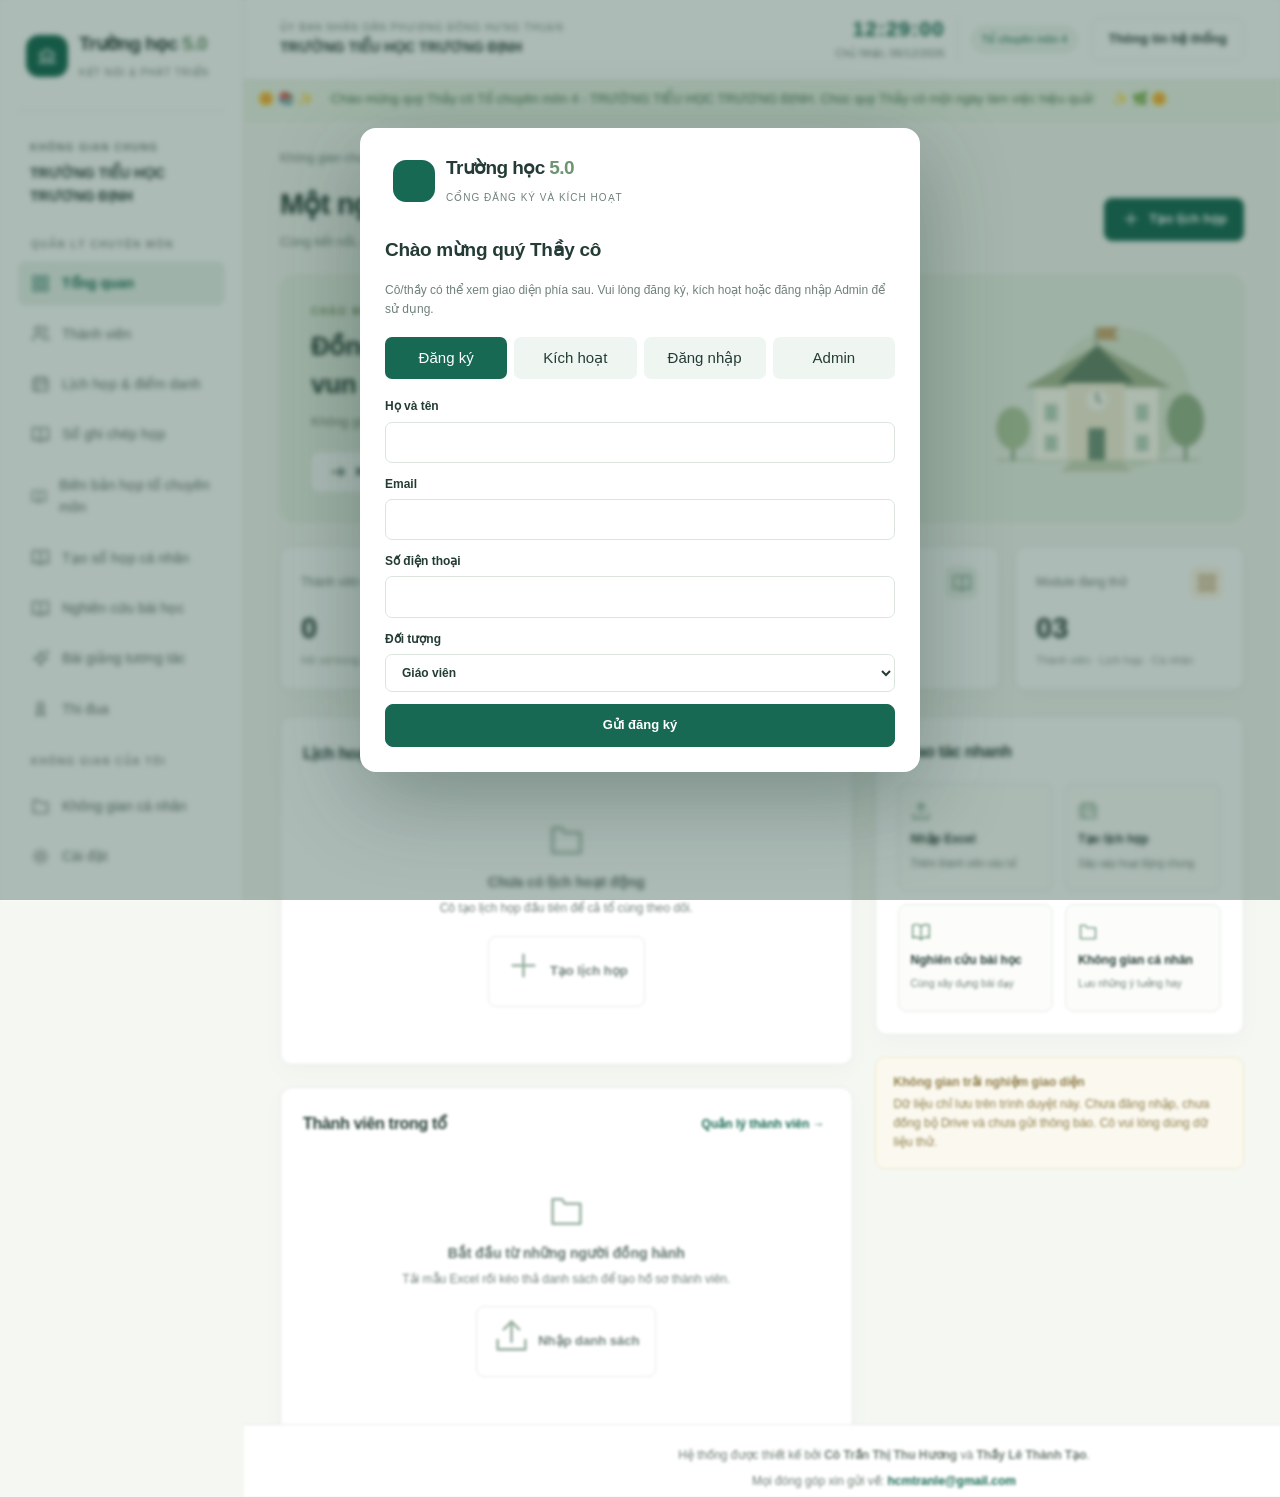
==== commit c9e00497: "feat: hoàn thiện giao diện biên bản và sổ cá nhân Bổ sung chữ ký kéo thả, giờ kết thúc, xuất PDF/Wor" ====
--- a/apps-script/Index.html
+++ b/apps-script/Index.html
@@ -7,10 +7,10 @@
 <title>Trường học 5.0 · Tổ chuyên môn 4</title>
 <style>
 :root{--green:#176953;--green-dark:#124d3e;--mint:#e8f2ec;--ink:#243c35;--muted:#70817a;--line:#e4eae5;--paper:#f5f7f3;--white:#fff;--gold:#b0822e;--shadow:0 8px 26px #243c3506}
-*{box-sizing:border-box}body{margin:0;color:var(--ink);background:var(--paper);font:15px/1.6 "Segoe UI",Arial,sans-serif}button,input,select,textarea{font:inherit}button,a,input,select,textarea{outline-offset:4px}button{cursor:pointer}button:disabled{cursor:not-allowed;opacity:.5}a{color:var(--green)}button{border:0;background:none;color:inherit}svg{vertical-align:middle}h1,h2,h3,p{margin-top:0}h1{font-size:29px;letter-spacing:-.7px;line-height:1.3;margin-bottom:8px}h2{font-size:19px;letter-spacing:-.3px}h3{font-size:16px}.app{display:flex;min-height:100vh}.sidebar{width:244px;flex-shrink:0;background:var(--white);border-right:1px solid var(--line);padding:29px 18px;position:fixed;inset:0 auto 0 0;display:flex;flex-direction:column;z-index:20}.brand{display:flex;gap:11px;align-items:center;padding:0 8px 27px}.brand-mark{display:grid;place-items:center;background:var(--green);color:white;width:42px;height:42px;border-radius:13px}.brand strong{display:block;font-size:19px;letter-spacing:-.6px}.brand small{font-size:11px;color:var(--muted);letter-spacing:1.5px}.school-label{border-top:1px solid var(--line);padding:23px 12px 13px}.school-label small,.eyebrow{font-size:10px;letter-spacing:1.5px;font-weight:700;color:var(--muted);text-transform:uppercase}.school-label strong{display:block;font-size:14px;margin-top:4px}.nav-label{padding:17px 13px 8px;font-size:10px;letter-spacing:1.5px;color:#8c9891;font-weight:700}.nav{display:flex;flex-direction:column;gap:6px}.nav button{display:flex;align-items:center;gap:12px;padding:11px 13px;border-radius:8px;text-align:left;font-size:14px;color:#60736a}.nav button.active{color:var(--green);background:var(--mint);font-weight:650}.nav button:hover{background:#f0f5f1}.nav button svg{width:19px;height:19px}.sidebar-bottom{margin-top:auto;padding-top:25px}.account{border-top:1px solid var(--line);padding:20px 7px 0;display:flex;align-items:center;gap:10px}.avatar{width:38px;height:38px;border-radius:50%;background:#eaf0e4;display:inline-flex;align-items:center;justify-content:center;color:#52734e;font-weight:650;flex-shrink:0;overflow:hidden}.avatar img{width:100%;height:100%;object-fit:cover}.account strong{font-size:13px;display:block}.account small{color:var(--muted);font-size:11px}.main{margin-left:244px;width:calc(100% - 244px)}.topbar{min-height:80px;border-bottom:1px solid var(--line);background:#ffffffb8;display:flex;align-items:center;justify-content:space-between;padding:16px 36px;gap:18px}.authority{font-size:10px;letter-spacing:1px;color:var(--muted)}.school-title{font-weight:600;font-size:14px}.top-actions{display:flex;align-items:center;gap:13px}.tag{font-size:11px;border:1px solid #d8e7dc;background:#f0f7f1;padding:4px 10px;border-radius:20px;color:var(--green);white-space:nowrap}.workspace{max-width:1440px;padding:29px 36px 40px;margin:auto}.breadcrumb{font-size:12px;color:var(--muted);margin-bottom:18px}.breadcrumb span{color:#a8b3ac;padding:0 8px}.heading{display:flex;align-items:center;justify-content:space-between;gap:16px;margin-bottom:23px}.heading p{color:var(--muted);margin:0;font-size:13px}.btn{padding:10px 16px;border:1px solid var(--line);border-radius:8px;background:white;font-size:13px;font-weight:600;display:inline-flex;align-items:center;justify-content:center;gap:8px;text-decoration:none;white-space:nowrap}.btn.primary{background:var(--green);border-color:var(--green);color:white}.btn.primary:hover{background:var(--green-dark)}.btn:hover{border-color:#a8c4b6}.btn.subtle{background:transparent}.btn.danger{color:#a64242}.hero{position:relative;overflow:hidden;background:#eaf1e6;border:1px solid #dfe8d8;border-radius:14px;padding:28px 30px;min-height:194px;display:flex;justify-content:space-between;align-items:center;margin-bottom:24px}.hero-text{max-width:65%;z-index:1}.hero .eyebrow{color:#6f8c5e;letter-spacing:1.8px}.hero h2{font-size:26px;line-height:1.45;font-weight:600;margin:8px 0}.hero p{color:#73816c;font-size:13px;margin-bottom:18px}.hero-art{width:230px;max-width:32%;height:170px}.stats{display:grid;grid-template-columns:repeat(4,1fr);gap:16px;margin-bottom:26px}.stat{padding:19px 20px;border:1px solid var(--line);border-radius:11px;background:white;box-shadow:var(--shadow)}.stat-top{display:flex;align-items:center;justify-content:space-between;color:var(--muted);font-size:12px}.stat-icon{width:33px;height:33px;display:grid;place-items:center;border-radius:9px;background:#edf3ed;color:#649275}.stat-icon.gold{background:#fcf5e7;color:#b08d4e}.stat-value{font-size:29px;font-weight:650;line-height:1.2;margin:12px 0 6px}.stat-note{font-size:11px;color:#8d9b91}.columns{display:grid;grid-template-columns:1.55fr 1fr;gap:22px}.panel{background:white;border:1px solid var(--line);border-radius:12px;box-shadow:var(--shadow);padding:22px;margin-bottom:22px}.panel-head{display:flex;align-items:center;justify-content:space-between;gap:12px;margin-bottom:19px}.panel-head h2{margin:0;font-size:16px}.text-btn{color:var(--green);font-weight:600;font-size:12px;padding:5px}.empty{text-align:center;padding:35px 20px;color:var(--muted)}.empty svg{color:#99b1a1;width:37px;height:37px;margin-bottom:12px}.empty strong{display:block;color:#5f7269;font-size:14px;margin-bottom:6px}.empty p{font-size:12px;max-width:390px;margin:0 auto 17px}.quick-grid{display:grid;grid-template-columns:1fr 1fr;gap:12px}.quick{border:1px solid var(--line);text-align:left;border-radius:9px;padding:17px 12px;background:#fcfdfb}.quick svg{color:#6a9278;margin-bottom:9px}.quick strong{display:block;font-size:12px}.quick small{font-size:10px;color:var(--muted)}.quick:hover{background:var(--mint)}.notice{background:#fbf9ef;border:1px solid #eee7c9;border-radius:10px;padding:15px 18px;color:#8c7a48;font-size:12px;margin-bottom:20px}.notice strong{display:block;margin-bottom:3px}.footer{font-size:11px;color:#99a49c;display:flex;justify-content:space-between;gap:12px;padding:5px 0}.toolbar{display:flex;gap:12px;align-items:center;flex-wrap:wrap;margin-bottom:19px}input,select,textarea{padding:10px 12px;border:1px solid #dce4de;border-radius:7px;background:white;color:var(--ink);min-width:0}input:focus,select:focus,textarea:focus{border-color:var(--green);outline:2px solid #dbeee3}textarea{width:100%;resize:vertical}.search{flex:1;min-width:180px}.table-wrap{overflow-x:auto}table{border-collapse:collapse;width:100%;font-size:12px;text-align:left}th{background:#f7f9f6;color:var(--muted);font-size:11px;font-weight:600;padding:13px 12px;white-space:nowrap}td{padding:15px 12px;border-bottom:1px solid #eef1ec}td.person{display:flex;align-items:center;gap:11px;min-width:190px}.person strong{font-size:13px;display:block}.person small{font-size:11px;color:var(--muted)}.badge{display:inline-block;background:#eff5ef;color:#618468;font-size:10px;border-radius:4px;padding:3px 7px}.dropzone{border:1.5px dashed #b1c9b7;border-radius:10px;background:#f7faf5;text-align:center;padding:27px;margin:16px 0}.dropzone.dragover{background:#e0efdf;border-color:var(--green)}.dropzone strong{display:block;font-size:14px;margin:8px 0}.dropzone p{font-size:12px;color:var(--muted);margin:0 0 12px}.event{display:flex;gap:14px;padding:17px 0;border-bottom:1px solid #eef1ec}.event:last-child{border-bottom:0}.date-box{background:#edf3e9;width:48px;height:58px;text-align:center;border-radius:8px;flex-shrink:0;color:#638154}.date-box strong{display:block;font-size:22px;line-height:1.1;padding-top:8px}.date-box small{font-size:10px}.event-body{flex:1}.event-body strong{font-size:13px}.event-body p{color:var(--muted);font-size:11px;margin:3px 0}.event-body .btn{padding:5px 10px;font-size:11px;margin-top:8px}.feature-grid{display:grid;grid-template-columns:repeat(3,1fr);gap:16px}.feature{border:1px solid var(--line);border-radius:10px;padding:22px;background:#fff}.feature .step{color:#9aaf9b;font-size:28px;font-weight:300}.feature p{color:var(--muted);font-size:13px}.muted{color:var(--muted)}.small{font-size:12px}.menu-toggle{display:none}.dialog{border:1px solid var(--line);border-radius:15px;width:620px;max-width:calc(100vw - 28px);max-height:90vh;padding:26px;color:var(--ink);box-shadow:0 24px 100px #0b281b33}.dialog.wide{width:960px}.dialog::backdrop{background:#173d3059;backdrop-filter:blur(3px)}.dialog-head{display:flex;justify-content:space-between;align-items:center;margin-bottom:18px}.dialog-head h2{margin:0}.dialog-close{font-size:26px;padding:0 8px}.fields{display:grid;grid-template-columns:1fr 1fr;gap:15px}.field{display:flex;flex-direction:column;gap:6px;font-size:12px;font-weight:600}.field.full{grid-column:1/-1}.dialog-actions{display:flex;justify-content:flex-end;gap:10px;margin-top:22px}.error{font-size:12px;color:#a34539;background:#fff3ee;padding:10px;border-radius:6px;margin-top:12px}.error:empty{display:none}.preview-cell input,.preview-cell select{padding:6px;width:150px;font-size:12px}.preview-cell .row-error{color:#a34539;font-size:11px;min-width:180px}.toast{position:fixed;bottom:25px;left:50%;transform:translateX(-50%);z-index:100;background:var(--green-dark);color:white;padding:12px 23px;border-radius:9px;box-shadow:0 5px 25px #0002;font-size:13px;max-width:90vw}.toast[hidden]{display:none}.note{border:1px solid var(--line);padding:18px;border-radius:10px;margin-bottom:12px}.note p{white-space:pre-wrap;overflow-wrap:anywhere;font-size:13px}.note h3{margin-bottom:7px}.check{display:flex;gap:12px;padding:13px 0;border-bottom:1px solid var(--line);align-items:center}.check input{width:18px;height:18px;accent-color:var(--green)}.check span{flex:1}.mobile-shade{display:none}body.storage-failed #storage-alert{display:block}#storage-alert{display:none}
+*{box-sizing:border-box}body{margin:0;color:var(--ink);background:var(--paper);font:15px/1.6 "Segoe UI",Arial,sans-serif}button,input,select,textarea{font:inherit}button,a,input,select,textarea{outline-offset:4px}button{cursor:pointer}button:disabled{cursor:not-allowed;opacity:.5}a{color:var(--green)}button{border:0;background:none;color:inherit}svg{vertical-align:middle}h1,h2,h3,p{margin-top:0}h1{font-size:29px;letter-spacing:-.7px;line-height:1.3;margin-bottom:8px}h2{font-size:19px;letter-spacing:-.3px}h3{font-size:16px}.app{display:flex;min-height:100vh}.sidebar{overflow-y:auto;overflow-x:hidden;overscroll-behavior:contain;max-height:100vh;width:244px;flex-shrink:0;background:var(--white);border-right:1px solid var(--line);padding:29px 18px;position:fixed;inset:0 auto 0 0;display:flex;flex-direction:column;z-index:20}.brand{display:flex;gap:11px;align-items:center;padding:0 8px 27px}.brand-mark{display:grid;place-items:center;background:var(--green);color:white;width:42px;height:42px;border-radius:13px}.brand strong{display:block;font-size:19px;letter-spacing:-.6px}.brand small{font-size:11px;color:var(--muted);letter-spacing:1.5px}.school-label{border-top:1px solid var(--line);padding:23px 12px 13px}.school-label small,.eyebrow{font-size:10px;letter-spacing:1.5px;font-weight:700;color:var(--muted);text-transform:uppercase}.school-label strong{display:block;font-size:14px;margin-top:4px}.nav-label{padding:17px 13px 8px;font-size:10px;letter-spacing:1.5px;color:#8c9891;font-weight:700}.nav{display:flex;flex-direction:column;gap:6px}.nav button{display:flex;align-items:center;gap:12px;padding:11px 13px;border-radius:8px;text-align:left;font-size:14px;color:#60736a}.nav button.active{color:var(--green);background:var(--mint);font-weight:650}.nav button:hover{background:#f0f5f1}.nav button svg{width:19px;height:19px}.sidebar-bottom{margin-top:auto;padding-top:25px}.account{border-top:1px solid var(--line);padding:20px 7px 0;display:flex;align-items:center;gap:10px}.avatar{width:38px;height:38px;border-radius:50%;background:#eaf0e4;display:inline-flex;align-items:center;justify-content:center;color:#52734e;font-weight:650;flex-shrink:0;overflow:hidden}.avatar img{width:100%;height:100%;object-fit:cover}.account strong{font-size:13px;display:block}.account small{color:var(--muted);font-size:11px}.main{margin-left:244px;width:calc(100% - 244px)}.topbar{min-height:80px;border-bottom:1px solid var(--line);background:#ffffffb8;display:flex;align-items:center;justify-content:space-between;padding:16px 36px;gap:18px}.authority{font-size:10px;letter-spacing:1px;color:var(--muted)}.school-title{font-weight:600;font-size:14px}.top-actions{display:flex;align-items:center;gap:13px}.tag{font-size:11px;border:1px solid #d8e7dc;background:#f0f7f1;padding:4px 10px;border-radius:20px;color:var(--green);white-space:nowrap}.workspace{max-width:1440px;padding:29px 36px 40px;margin:auto}.breadcrumb{font-size:12px;color:var(--muted);margin-bottom:18px}.breadcrumb span{color:#a8b3ac;padding:0 8px}.heading{display:flex;align-items:center;justify-content:space-between;gap:16px;margin-bottom:23px}.heading p{color:var(--muted);margin:0;font-size:13px}.btn{padding:10px 16px;border:1px solid var(--line);border-radius:8px;background:white;font-size:13px;font-weight:600;display:inline-flex;align-items:center;justify-content:center;gap:8px;text-decoration:none;white-space:nowrap}.btn.primary{background:var(--green);border-color:var(--green);color:white}.btn.primary:hover{background:var(--green-dark)}.btn:hover{border-color:#a8c4b6}.btn.subtle{background:transparent}.btn.danger{color:#a64242}.hero{position:relative;overflow:hidden;background:#eaf1e6;border:1px solid #dfe8d8;border-radius:14px;padding:28px 30px;min-height:194px;display:flex;justify-content:space-between;align-items:center;margin-bottom:24px}.hero-text{max-width:65%;z-index:1}.hero .eyebrow{color:#6f8c5e;letter-spacing:1.8px}.hero h2{font-size:26px;line-height:1.45;font-weight:600;margin:8px 0}.hero p{color:#73816c;font-size:13px;margin-bottom:18px}.hero-art{width:230px;max-width:32%;height:170px}.stats{display:grid;grid-template-columns:repeat(4,1fr);gap:16px;margin-bottom:26px}.stat{padding:19px 20px;border:1px solid var(--line);border-radius:11px;background:white;box-shadow:var(--shadow)}.stat-top{display:flex;align-items:center;justify-content:space-between;color:var(--muted);font-size:12px}.stat-icon{width:33px;height:33px;display:grid;place-items:center;border-radius:9px;background:#edf3ed;color:#649275}.stat-icon.gold{background:#fcf5e7;color:#b08d4e}.stat-value{font-size:29px;font-weight:650;line-height:1.2;margin:12px 0 6px}.stat-note{font-size:11px;color:#8d9b91}.columns{display:grid;grid-template-columns:1.55fr 1fr;gap:22px}.panel{background:white;border:1px solid var(--line);border-radius:12px;box-shadow:var(--shadow);padding:22px;margin-bottom:22px}.panel-head{display:flex;align-items:center;justify-content:space-between;gap:12px;margin-bottom:19px}.panel-head h2{margin:0;font-size:16px}.text-btn{color:var(--green);font-weight:600;font-size:12px;padding:5px}.empty{text-align:center;padding:35px 20px;color:var(--muted)}.empty svg{color:#99b1a1;width:37px;height:37px;margin-bottom:12px}.empty strong{display:block;color:#5f7269;font-size:14px;margin-bottom:6px}.empty p{font-size:12px;max-width:390px;margin:0 auto 17px}.quick-grid{display:grid;grid-template-columns:1fr 1fr;gap:12px}.quick{border:1px solid var(--line);text-align:left;border-radius:9px;padding:17px 12px;background:#fcfdfb}.quick svg{color:#6a9278;margin-bottom:9px}.quick strong{display:block;font-size:12px}.quick small{font-size:10px;color:var(--muted)}.quick:hover{background:var(--mint)}.notice{background:#fbf9ef;border:1px solid #eee7c9;border-radius:10px;padding:15px 18px;color:#8c7a48;font-size:12px;margin-bottom:20px}.notice strong{display:block;margin-bottom:3px}.footer{position:fixed;left:244px;right:0;bottom:0;z-index:25;background:rgba(255,255,255,.96);border-top:1px solid var(--line);font-size:11px;color:#99a49c;display:flex;justify-content:space-between;gap:12px;padding:5px 0}.toolbar{display:flex;gap:12px;align-items:center;flex-wrap:wrap;margin-bottom:19px}input,select,textarea{padding:10px 12px;border:1px solid #dce4de;border-radius:7px;background:white;color:var(--ink);min-width:0}input:focus,select:focus,textarea:focus{border-color:var(--green);outline:2px solid #dbeee3}textarea{width:100%;resize:vertical}.search{flex:1;min-width:180px}.table-wrap{overflow-x:auto}table{border-collapse:collapse;width:100%;font-size:12px;text-align:left}th{background:#f7f9f6;color:var(--muted);font-size:11px;font-weight:600;padding:13px 12px;white-space:nowrap}td{padding:15px 12px;border-bottom:1px solid #eef1ec}td.person{display:flex;align-items:center;gap:11px;min-width:190px}.person strong{font-size:13px;display:block}.person small{font-size:11px;color:var(--muted)}.badge{display:inline-block;background:#eff5ef;color:#618468;font-size:10px;border-radius:4px;padding:3px 7px}.dropzone{border:1.5px dashed #b1c9b7;border-radius:10px;background:#f7faf5;text-align:center;padding:27px;margin:16px 0}.dropzone.dragover{background:#e0efdf;border-color:var(--green)}.dropzone strong{display:block;font-size:14px;margin:8px 0}.dropzone p{font-size:12px;color:var(--muted);margin:0 0 12px}.event{display:flex;gap:14px;padding:17px 0;border-bottom:1px solid #eef1ec}.event:last-child{border-bottom:0}.date-box{background:#edf3e9;width:48px;height:58px;text-align:center;border-radius:8px;flex-shrink:0;color:#638154}.date-box strong{display:block;font-size:22px;line-height:1.1;padding-top:8px}.date-box small{font-size:10px}.event-body{flex:1}.event-body strong{font-size:13px}.event-body p{color:var(--muted);font-size:11px;margin:3px 0}.event-body .btn{padding:5px 10px;font-size:11px;margin-top:8px}.feature-grid{display:grid;grid-template-columns:repeat(3,1fr);gap:16px}.feature{border:1px solid var(--line);border-radius:10px;padding:22px;background:#fff}.feature .step{color:#9aaf9b;font-size:28px;font-weight:300}.feature p{color:var(--muted);font-size:13px}.muted{color:var(--muted)}.small{font-size:12px}.menu-toggle{display:none}.dialog{border:1px solid var(--line);border-radius:15px;width:620px;max-width:calc(100vw - 28px);max-height:90vh;padding:26px;color:var(--ink);box-shadow:0 24px 100px #0b281b33}.dialog.wide{width:960px}.dialog::backdrop{background:#173d3059;backdrop-filter:blur(3px)}.dialog-head{display:flex;justify-content:space-between;align-items:center;margin-bottom:18px}.dialog-head h2{margin:0}.dialog-close{font-size:26px;padding:0 8px}.fields{display:grid;grid-template-columns:1fr 1fr;gap:15px}.field{display:flex;flex-direction:column;gap:6px;font-size:12px;font-weight:600}.field.full{grid-column:1/-1}.dialog-actions{display:flex;justify-content:flex-end;gap:10px;margin-top:22px}.error{font-size:12px;color:#a34539;background:#fff3ee;padding:10px;border-radius:6px;margin-top:12px}.error:empty{display:none}.preview-cell input,.preview-cell select{padding:6px;width:150px;font-size:12px}.preview-cell .row-error{color:#a34539;font-size:11px;min-width:180px}.toast{position:fixed;bottom:25px;left:50%;transform:translateX(-50%);z-index:100;background:var(--green-dark);color:white;padding:12px 23px;border-radius:9px;box-shadow:0 5px 25px #0002;font-size:13px;max-width:90vw}.toast[hidden]{display:none}.note{border:1px solid var(--line);padding:18px;border-radius:10px;margin-bottom:12px}.note p{white-space:pre-wrap;overflow-wrap:anywhere;font-size:13px}.note h3{margin-bottom:7px}.check{display:flex;gap:12px;padding:13px 0;border-bottom:1px solid var(--line);align-items:center}.check input{width:18px;height:18px;accent-color:var(--green)}.check span{flex:1}.mobile-shade{display:none}body.storage-failed #storage-alert{display:block}#storage-alert{display:none}
 @media(min-width:1450px){.workspace{padding-top:36px}.hero{min-height:215px}}
 @media(max-width:1100px){.sidebar{width:212px}.main{margin-left:212px;width:calc(100% - 212px)}.workspace{padding:24px}.topbar{padding:16px 24px}.stats{gap:10px}.stat{padding:15px}.columns{grid-template-columns:1fr}.hero h2{font-size:23px}.feature-grid{grid-template-columns:1fr 1fr}}
-@media(max-width:760px){.sidebar{transform:translateX(-100%);transition:transform .2s}.sidebar.open{transform:translateX(0)}.main{margin-left:0;width:100%}.menu-toggle{display:block;padding:4px}.topbar{padding:13px 16px;min-height:72px}.authority{font-size:8px;letter-spacing:.4px}.school-title{font-size:12px}.top-actions .tag{display:none}.workspace{padding:20px 16px}.heading{align-items:flex-start;flex-wrap:wrap}h1{font-size:25px}.hero{padding:22px;min-height:210px}.hero-text{max-width:100%}.hero h2{font-size:22px}.hero-art{display:none}.stats{grid-template-columns:1fr 1fr}.stat-value{font-size:26px}.panel{padding:17px}.fields{grid-template-columns:1fr}.feature-grid{grid-template-columns:1fr}.footer{flex-direction:column}.top-actions{gap:5px}.mobile-shade.show{display:block;position:fixed;inset:0;background:#0005;z-index:19}.dialog{padding:20px}.breadcrumb{font-size:11px}.toolbar .btn{flex:1}}
+@media(max-width:760px){.footer{left:0;flex-direction:column;text-align:center;gap:2px;padding:7px 10px}.content{padding-bottom:86px}.sidebar{transform:translateX(-100%);transition:transform .2s}.sidebar.open{transform:translateX(0)}.main{margin-left:0;width:100%}.menu-toggle{display:block;padding:4px}.topbar{padding:13px 16px;min-height:72px}.authority{font-size:8px;letter-spacing:.4px}.school-title{font-size:12px}.top-actions .tag{display:none}.workspace{padding:20px 16px}.heading{align-items:flex-start;flex-wrap:wrap}h1{font-size:25px}.hero{padding:22px;min-height:210px}.hero-text{max-width:100%}.hero h2{font-size:22px}.hero-art{display:none}.stats{grid-template-columns:1fr 1fr}.stat-value{font-size:26px}.panel{padding:17px}.fields{grid-template-columns:1fr}.feature-grid{grid-template-columns:1fr}.footer{flex-direction:column}.top-actions{gap:5px}.mobile-shade.show{display:block;position:fixed;inset:0;background:#0005;z-index:19}.dialog{padding:20px}.breadcrumb{font-size:11px}.toolbar .btn{flex:1}}
 @media(prefers-reduced-motion:reduce){*{transition:none!important;scroll-behavior:auto!important}}
 
 /* School welcome and always-visible Vietnamese clock. */
@@ -35,7 +35,7 @@
 <div class="mobile-shade" id="shade"></div>
 <div class="main">
 <header class="topbar"><div style="display:flex;gap:12px;align-items:center"><button class="menu-toggle" id="menu-toggle" aria-label="Mở điều hướng" aria-expanded="false" data-icon="menu"></button><div><div class="authority">ỦY BAN NHÂN DÂN PHƯỜNG ĐÔNG HƯNG THUẬN</div><div class="school-title">TRƯỜNG TIỂU HỌC TRƯƠNG ĐỊNH</div></div></div>
-<div class="top-actions"><div class="live-clock" aria-label="Ngày giờ Việt Nam"><time id="live-time">--:--:--</time><span id="live-date"></span></div><span class="tag">Tổ chuyên môn 4</span><button class="btn subtle" id="about-preview">Bản xem thử</button></div></header>
+<div class="top-actions"><div class="live-clock" aria-label="Ngày giờ Việt Nam"><time id="live-time">--:--:--</time><span id="live-date"></span></div><span class="tag">Tổ chuyên môn 4</span><button class="btn subtle" id="about-preview">Thông tin hệ thống</button></div></header>
 <div class="welcome-strip" aria-label="Lời chào mừng"><div class="welcome-track"><span aria-hidden="true">🌼 📚 ✨</span> Chào mừng quý Thầy cô Tổ chuyên môn 4 - TRƯỜNG TIỂU HỌC TRƯƠNG ĐỊNH. Chúc quý Thầy cô một ngày làm việc hiệu quả! <span aria-hidden="true">✨ 🌿 🌼</span></div></div>
 <main class="workspace" id="main" tabindex="-1"></main>
 </div></div>
@@ -120,7 +120,7 @@
 $$('[data-icon]').forEach(el => el.innerHTML = icon(el.dataset.icon));
 const Model = SchoolModel, KEY='truonghoc50.preview.v1', ROLE_KEY='truonghoc50.preview.role';
 const uid = () => globalThis.crypto?.randomUUID?.() || Date.now().toString(36)+Math.random().toString(36).slice(2);
-const sampleApprovals=[{id:'demo-1',name:'Giáo viên đăng ký A',email:'giaovien.a@example.com',phone:'0900000001',status:'pending'},{id:'demo-2',name:'Giáo viên đăng ký B',email:'giaovien.b@example.com',phone:'0900000002',status:'pending'}];
+const sampleApprovals=[];
 let data={members:[],events:[],notes:[],approvals:sampleApprovals.map(x=>({...x}))}, storageProblem='', page='overview', pendingRows=[], previewRole=localStorage.getItem(ROLE_KEY)==='admin'?'admin':'leader';
 try {
   const saved=localStorage.getItem(KEY);
@@ -137,7 +137,7 @@
 }
 let toastTimer;
 function toast(message) { $('#toast').textContent=message; $('#toast').hidden=false; clearTimeout(toastTimer); toastTimer=setTimeout(()=>$('#toast').hidden=true,5500); }
-const navItems=[['overview','grid','Tổng quan'],['admin','shield','Quản trị','admin-only'],['members','users','Thành viên'],['meetings','calendar','Lịch họp & điểm danh'],['research','book','Nghiên cứu bài học'],['lessons','spark','Bài giảng tương tác'],['awards','award','Thi đua'],['personal','folder','Không gian cá nhân'],['settings','settings','Cài đặt']];
+const navItems=[['overview','grid','Tổng quan'],['admin','shield','Quản trị','admin-only'],['modules','spark','Quản lý Module','admin-only'],['permissions','shield','Phân quyền người dùng','admin-only'],['links','folder','Liên kết hệ thống','admin-only'],['members','users','Thành viên'],['meetings','calendar','Lịch họp & điểm danh'],['notebooks','book','Sổ ghi chép họp'],['minutes','book','Biên bản họp tổ chuyên môn'],['personalNotebook','book','Tạo sổ họp cá nhân'],['research','book','Nghiên cứu bài học'],['lessons','spark','Bài giảng tương tác'],['awards','award','Thi đua'],['personal','folder','Không gian cá nhân'],['settings','settings','Cài đặt']];
 $('#nav').innerHTML=navItems.map(([id,i,title,extra],n)=>(id==='personal'?'<div class="nav-label">KHÔNG GIAN CỦA TÔI</div>':'')+'<button class="'+(extra||'')+'" data-page="'+id+'">'+icon(i)+title+'</button>').join('');
 $('#nav').addEventListener('click',e=>{const btn=e.target.closest('[data-page]');if(btn) navigate(btn.dataset.page);});
 function closeMenu(){ $('#sidebar').classList.remove('open');$('#shade').classList.remove('show');$('#menu-toggle').setAttribute('aria-expanded','false'); }
@@ -153,10 +153,14 @@
 function empty(title,description,action=''){return '<div class="empty">'+icon('folder')+'<strong>'+title+'</strong><p>'+description+'</p>'+action+'</div>';}
 function initials(name){return String(name).trim().split(/\s+/).slice(-2).map(s=>s[0]||'').join('').toUpperCase();}
 function avatar(m){const photo=typeof m.photo==='string' && /^data:image\/(png|jpeg|webp);base64,[A-Za-z0-9+/=]+$/.test(m.photo)?'<img src="'+m.photo+'" alt="">':esc(initials(m.name));return '<span class="avatar">'+photo+'</span>';}
+function moduleManager(){return heading('Quản lý Module','Tạo và cập nhật module, URL triển khai, Apps Script và thư mục Drive.')+'<section class="panel"><form id="live-module-form" class="fields"><label class="field">Icon (emoji)<input name="icon" placeholder="Tự gợi ý nếu để trống"></label><label class="field">Trạng thái<select name="status"><option>LIVE</option><option>DRAFT</option><option>PAUSED</option></select></label><label class="field full">Tên module *<input name="name" required></label><label class="field full">Mô tả<textarea name="description" rows="3"></textarea></label><label class="field">URL deploy<input name="deployUrl" type="url"></label><label class="field">Script URL<input name="scriptUrl" type="url"></label><label class="field full">Drive URL<input name="driveUrl" type="url"></label><label class="field"><input name="visible" type="checkbox" checked> Hiển thị cho người dùng</label><div class="field full"><button class="btn primary">Lưu Module</button><p id="module-result" class="small muted"></p></div></form></section><section class="panel"><h2>Danh sách Module</h2><div id="live-module-list">Đang tải...</div></section>';}
+function systemLinksPage(){return heading('Liên kết hệ thống','Các liên kết quản trị và kho dữ liệu của dự án.')+'<section class="panel" id="live-links">Đang tải...</section>';}
+function permissionsManager(){return heading('Phân quyền người dùng','Admin chọn riêng từng nhóm tính năng được phép sử dụng.')+'<section class="panel"><div id="live-permissions">Đang tải danh sách tài khoản...</div></section>';}
+function notebooks(){return heading('Sổ ghi chép họp','Ghi nội dung họp, xem trước, chèn chữ ký và xuất Google Docs/PDF theo thứ tự thời gian.')+'<section class="panel"><div id="notebook-live-preview" style="border:1px solid #d9e2dc;border-radius:12px;padding:22px;margin-bottom:22px;background:#fff"><div style="width:max-content;max-width:100%;text-align:center;line-height:1.45;white-space:nowrap"><div>ỦY BAN NHÂN DÂN PHƯỜNG ĐÔNG HƯNG THUẬN</div><div><strong>TRƯỜNG TIỂU HỌC TRƯƠNG ĐỊNH</strong></div><div>_______________________________________</div></div><h2 style="text-align:center" data-preview="title">SỔ HỌP</h2><p style="text-align:center" data-preview="time">Thời gian: ...</p><p style="text-align:center" data-preview="chair">Người chủ trì: ...</p><p data-preview="attendees">Người dự họp: ...</p><h3 style="text-align:center">Nội dung</h3><div data-preview="content" style="white-space:pre-wrap;min-height:80px">Nội dung nhập sẽ hiển thị tại đây.</div><div style="text-align:right;margin-top:28px"><div>Giáo viên</div><img id="signature-preview" alt="Xem trước chữ ký" style="display:none;max-width:130px;max-height:80px;margin:8px 0 8px auto"><strong data-preview="creator" style="display:block">Tên người tạo sổ</strong></div></div><form id="server-notebook" class="fields"><label class="field">Tên sổ họp *<input name="title" required placeholder="Ví dụ: Sinh hoạt chuyên môn tuần 1"></label><label class="field">Thời gian *<input name="meetingTime" required value="'+new Date().toLocaleString('vi-VN')+'"></label><label class="field full">Người chủ trì *<input name="chair" required></label><label class="field full">Người tạo sổ *<input name="creator" required placeholder="Tự nhập họ tên người tạo sổ"></label><label class="field full">Người dự họp<input name="attendees"></label><label class="field full">Nội dung triển khai *<textarea name="content" rows="10" required></textarea></label><div class="field full"><strong>Chữ ký PNG/JPG (tối đa 1 MB)</strong><div id="signature-drop" style="border:2px dashed #9bb8aa;border-radius:12px;padding:18px;text-align:center;margin-top:8px;cursor:pointer">Kéo và thả chữ ký vào đây hoặc nhấn để chọn ảnh<input id="server-signature" type="file" accept="image/png,image/jpeg,image/webp" hidden></div></div><div class="field full signature-box"><span>Giáo viên</span><strong id="signer-name"></strong></div><div class="field full"><button class="btn primary" type="submit">Lưu sổ họp</button><p id="notebook-result" class="small muted"></p></div></form></section><section class="panel"><div class="panel-head"><h2>Sổ họp đã lưu</h2><span class="badge">Dữ liệu thật</span></div><div id="server-notebook-list">Đang tải danh sách...</div></section>';}
 function render() {
   $$('#nav button').forEach(b=>{b.classList.toggle('active',b.dataset.page===page);b.setAttribute('aria-current',b.dataset.page===page?'page':'false');});
   const title=navItems.find(n=>n[0]===page)?.[2]||'Tổng quan';
-  $('#main').innerHTML='<div class="breadcrumb">Không gian chung <span>/</span> Tổ chuyên môn 4 <span>/</span> '+title+'</div>'+(storageProblem?'<div class="error" role="alert">'+esc(storageProblem)+'</div>':'')+({overview:overview,admin:adminPanel,members:members,meetings:meetings,research:research,lessons:lessons,awards:awards,personal:personal,settings:settings}[page]||overview)()+'<footer class="footer"><span>Hệ thống được thiết kế bởi <strong>Cô Trần Thị Thu Hương</strong> và <strong>Thầy Lê Thành Tạo</strong>.</span><span>Mọi đóng góp xin gửi về: <a href="mailto:hcmtranle@gmail.com">hcmtranle@gmail.com</a></span></footer>';
+  $('#main').innerHTML='<div class="breadcrumb">Không gian chung <span>/</span> Tổ chuyên môn 4 <span>/</span> '+title+'</div>'+(storageProblem?'<div class="error" role="alert">'+esc(storageProblem)+'</div>':'')+({overview:overview,admin:adminPanel,members:members,meetings:meetings,notebooks:notebooks,minutes:meetingMinutes,personalNotebook:personalNotebook,modules:moduleManager,permissions:permissionsManager,links:systemLinksPage,research:research,lessons:lessons,awards:awards,personal:personal,settings:settings}[page]||overview)()+'<footer class="footer"><span>Hệ thống được thiết kế bởi <strong>Cô Trần Thị Thu Hương</strong> và <strong>Thầy Lê Thành Tạo</strong>.</span><span>Mọi đóng góp xin gửi về: <a href="mailto:hcmtranle@gmail.com">hcmtranle@gmail.com</a></span></footer>';
   bindPage();
 }
 function stat(label,value,note,i,gold=false){return '<div class="stat"><div class="stat-top">'+label+'<span class="stat-icon'+(gold?' gold':'')+'">'+icon(i)+'</span></div><div class="stat-value">'+value+'</div><div class="stat-note">'+note+'</div></div>';}
@@ -184,7 +188,9 @@
 function eventCard(e){const d=new Date(e.when);return '<div class="event"><div class="date-box"><strong>'+d.getDate()+'</strong><small>TH '+(d.getMonth()+1)+'</small></div><div class="event-body"><strong>'+esc(e.title)+'</strong><p>'+d.toLocaleString('vi-VN',{hour:'2-digit',minute:'2-digit',day:'2-digit',month:'2-digit',year:'numeric'})+' · '+esc(e.place)+'</p><p>'+esc(e.description||'Sinh hoạt chuyên môn của tổ')+'</p><button class="btn" data-attend="'+esc(e.id)+'">'+icon('check')+'Điểm danh ('+Object.values(e.attendance||{}).filter(Boolean).length+')</button> <button class="text-btn" data-edit-event="'+esc(e.id)+'">Sửa lịch</button></div></div>';}
 function meetings(){return heading('Lịch họp & điểm danh','Sắp xếp hoạt động, ghi nhận sự tham gia của từng thành viên.',button('Tạo lịch họp','new-meeting','plus',true))+'<section class="panel"><div class="panel-head"><h2>Lịch hoạt động của tổ</h2><span class="badge">'+data.events.length+' hoạt động</span></div>'+(data.events.length?[...data.events].sort((a,b)=>a.when.localeCompare(b.when)).map(eventCard).join(''):empty('Cùng tạo lịch hoạt động đầu tiên','Thông báo email và điện thoại sẽ được bổ sung sau khi kết nối dịch vụ.',button('Tạo lịch họp','new-meeting','plus',true)))+'</section>'+previewNotice;}
 function roadmap(title,subtitle,items){return heading(title,subtitle)+'<div class="notice"><strong>Phác thảo module · Chưa kích hoạt</strong>Các bước dưới đây giúp cô góp ý về bố cục và quy trình. Bản này chưa xử lý nghiệp vụ của module.</div><div class="feature-grid">'+items.map(([t,d],i)=>'<section class="feature"><span class="step">0'+(i+1)+'</span><h3>'+t+'</h3><p>'+d+'</p><span class="badge">Dự kiến</span></section>').join('')+'</div>';}
-function research(){return roadmap('Nghiên cứu bài học','Cùng quan sát việc học của học sinh, cùng cải tiến bài dạy.',[['Xây dựng bài học','Chọn vấn đề, xác định mục tiêu và cùng đóng góp vào kế hoạch bài dạy.'],['Dạy minh họa & quan sát','Tập trung quan sát hoạt động học của học sinh, lưu ghi chép và minh chứng.'],['Suy ngẫm & vận dụng','Thảo luận kết quả, điều chỉnh bài dạy và lưu bài học kinh nghiệm của tổ.']]);}
+function meetingMinutes(){return heading('Biên bản họp tổ chuyên môn','Lưu thật trên Google Drive của hcmtranle@gmail.com trong 365 ngày; có thể xuất Google Docs, PDF và Word.')+'<section class="panel"><div id="minutes-preview" style="border:1px solid #d9e2dc;border-radius:12px;padding:22px;margin-bottom:22px;background:#fff"><div style="width:max-content;max-width:100%;text-align:center;line-height:1.45;white-space:nowrap"><div>ỦY BAN NHÂN DÂN PHƯỜNG ĐÔNG HƯNG THUẬN</div><div><strong>TRƯỜNG TIỂU HỌC TRƯƠNG ĐỊNH</strong></div><div><strong>TỔ CHUYÊN MÔN 4</strong></div><div>_______________________________________</div></div><h2 style="text-align:center">BIÊN BẢN HỌP TỔ CHUYÊN MÔN</h2><h3 style="text-align:center" data-minutes-preview="title">Tên cuộc họp/chuyên đề</h3><p data-minutes-preview="meta">Thời gian · Địa điểm</p><p data-minutes-preview="people">Chủ trì · Thư ký</p><hr><strong>I. Nội dung cuộc họp</strong><p data-minutes-preview="agenda">...</p><strong>II. Nghiên cứu bài học/chuyên đề</strong><p data-minutes-preview="researchTopic">...</p><strong>III. Minh chứng học tập của học sinh</strong><p data-minutes-preview="evidence">...</p><strong>IV. Ý kiến thảo luận</strong><p data-minutes-preview="discussion">...</p><strong>V. Kết luận</strong><p data-minutes-preview="conclusion">...</p><strong>VI. Phân công thực hiện</strong><p data-minutes-preview="assignments">...</p><p data-minutes-preview="ending">Cuộc họp kết thúc lúc .... giờ .... phút cùng ngày. Tất cả các thành viên tham gia dự họp thống nhất với nội dung cuộc họp./.</p></div><form id="minutes-form" class="fields"><label class="field full">Tên cuộc họp/chuyên đề *<input name="title" required placeholder="Ví dụ: Sinh hoạt chuyên môn tháng 9"></label><label class="field">Thời gian *<input name="meetingTime" required value="'+new Date().toLocaleString('vi-VN')+'"></label><label class="field">Địa điểm<input name="location" placeholder="Phòng họp/Tổ chuyên môn"></label><label class="field">Người chủ trì *<input name="chair" required></label><label class="field">Thư ký *<input name="secretary" required></label><label class="field">Đại diện Ban giám hiệu<input name="principalRepresentative"></label><label class="field full">Thành phần tham dự<textarea name="attendees" rows="3"></textarea></label><label class="field full">I. Nội dung cuộc họp *<textarea name="agenda" rows="5" required></textarea></label><label class="field full">II. Nội dung nghiên cứu bài học/chuyên đề<textarea name="researchTopic" rows="4"></textarea></label><label class="field full">III. Minh chứng và biểu hiện học tập của học sinh<textarea name="evidence" rows="4"></textarea></label><label class="field full">IV. Ý kiến thảo luận *<textarea name="discussion" rows="6" required></textarea></label><label class="field full">V. Kết luận của chủ trì *<textarea name="conclusion" rows="5" required></textarea></label><label class="field full">VI. Phân công và thời hạn thực hiện<textarea name="assignments" rows="4"></textarea></label><label class="field">Giờ kết thúc<input name="endHour" inputmode="numeric" maxlength="2" placeholder="giờ"></label><label class="field">Phút kết thúc<input name="endMinute" inputmode="numeric" maxlength="2" placeholder="phút"></label><div class="field full"><strong>Chữ ký PNG/JPG (kéo thả hoặc bấm chọn)</strong><div style="display:grid;grid-template-columns:repeat(auto-fit,minmax(210px,1fr));gap:12px;margin-top:8px"><label class="drop-zone minute-sign">Thư ký<input type="file" name="secretarySignature" accept="image/png,image/jpeg,image/webp"></label><label class="drop-zone minute-sign">Đại diện Ban giám hiệu<input type="file" name="principalSignature" accept="image/png,image/jpeg,image/webp"></label><label class="drop-zone minute-sign">Chủ trì<input type="file" name="chairSignature" accept="image/png,image/jpeg,image/webp"></label><label class="drop-zone minute-sign">Các thành viên dự họp<input type="file" name="attendeesSignature" accept="image/png,image/jpeg,image/webp"></label></div></div><div class="field full"><button class="btn primary" type="submit">Lưu biên bản</button><p id="minutes-result" class="small muted"></p></div></form></section><section class="panel"><div class="panel-head"><h2>Biên bản đã lưu</h2><span class="badge">Google Drive · 365 ngày</span></div><div id="minutes-list">Đang tải danh sách...</div></section>';}
+function personalNotebook(){return heading('Tạo sổ họp cá nhân','Chọn một biên bản đã họp để tạo nhanh hồ sơ ghi chép cá nhân, chỉ giữ các nội dung cần thiết.')+'<section class="panel"><form id="personal-notebook-form" class="fields"><label class="field full">Chọn biên bản *<select name="minutesId" required><option value="">Đang tải...</option></select></label><label class="field">Tên sổ cá nhân<input name="title" placeholder="Tự lấy theo tên biên bản"></label><label class="field">Người tạo sổ<input name="creator" required></label><div class="field full"><button class="btn primary" type="submit">Tạo sổ họp cá nhân</button><p id="personal-notebook-result" class="small muted"></p></div></form></section>';}
+function research(){return heading('Nghiên cứu bài học','Sinh hoạt chuyên môn theo Công văn 4069/BGDĐT-GDPT — lấy sự tiến bộ của học sinh làm trung tâm.')+'<section class="notice"><strong>Nguyên tắc triển khai</strong><p>Thiết thực, linh hoạt, không hành chính hóa; ưu tiên lưu trữ và chia sẻ trên môi trường số; không xếp loại giờ dạy.</p></section><section class="roadmap">'+[['1. Xác định vấn đề','Căn cứ kế hoạch giáo dục, nhiệm vụ năm học, nhu cầu phát triển chuyên môn và khó khăn thực tiễn của học sinh.'],['2. Chuẩn bị bài học nghiên cứu','Tổ chuyên môn cùng xây dựng phương án dạy học, học liệu, thiết bị và tiêu chí quan sát; khuyến khích mỗi môn xây dựng 02 bài học nghiên cứu trong năm học.'],['3. Dạy minh họa và quan sát','Tập trung quan sát hoạt động học, sự tiến bộ và minh chứng của học sinh; không đánh giá, xếp loại giáo viên dạy minh họa.'],['4. Phân tích và điều chỉnh','Dựa trên minh chứng để trao đổi, rút kinh nghiệm, điều chỉnh nội dung, phương pháp và hình thức tổ chức dạy học.'],['5. Lưu trữ và chia sẻ','Lưu kế hoạch, học liệu, minh chứng, kết quả điều chỉnh trên không gian số; khai thác cho hoạt động chuyên môn của trường và cụm chuyên môn.'],['6. Công nghệ số và AI có trách nhiệm','Chia sẻ học liệu số, dữ liệu giáo dục và công cụ AI phù hợp; bảo đảm an toàn thông tin, bảo vệ dữ liệu cá nhân và đạo đức sử dụng AI.']].map(x=>'<div class="roadmap-item"><strong>'+x[0]+'</strong><p>'+x[1]+'</p></div>').join('')+'</section><section class="panel"><h2>Trọng tâm cấp Tiểu học</h2><p>Phát triển năng lực ngôn ngữ, tính toán, tự học; hoạt động trải nghiệm, thực hành, văn hóa đọc, STEM, nghệ thuật, thể chất, kỹ năng sống; hỗ trợ học sinh còn khó khăn, học sinh khuyết tật hòa nhập và học sinh có năng khiếu.</p><p class="small muted">Căn cứ: Công văn số 4069/BGDĐT-GDPT ngày 01/07/2026.</p></section>'; }
 function lessons(){return roadmap('Bài giảng tương tác','Từ học liệu của thầy cô đến những trải nghiệm học tập sinh động.',[['Chọn học liệu','Chọn Lớp → Môn → Tuần → Bài và nguồn học liệu từ Google Drive.'],['Thiết kế cùng Gemini','Tạo nội dung tương tác, câu hỏi và hoạt động; giáo viên duyệt trước khi sử dụng.'],['Tương tác & tạo trò chơi','Phát triển trò chơi từ ý tưởng học sinh và lưu bài giảng về Drive.']]);}
 function awards(){return roadmap('Thi đua & minh chứng','Ghi nhận đóng góp của từng thành viên bằng tiêu chí rõ ràng.',[['Bộ tiêu chí của tổ','Thiết lập tiêu chí, thang điểm và thời gian áp dụng theo năm học.'],['Đóng góp & minh chứng','Thành viên gửi minh chứng cho hoạt động và nhiệm vụ đã thực hiện.'],['Duyệt & tổng hợp','Tổ trưởng kiểm tra, ghi nhận điều chỉnh và tổng hợp kết quả theo kỳ.']]);}
 function personal(){return heading('Không gian cá nhân','Một góc dành cho ý tưởng và học liệu của thầy cô.',button('Viết ghi chú','new-note','plus',true))+'<div class="notice"><strong>Đang xem thử không gian cá nhân</strong>Chưa có tài khoản hoặc phân quyền thật. Ghi chú lưu trong trình duyệt này và có thể được người dùng chung trình duyệt xem. Chưa kết nối Google Drive.</div><section class="panel"><div class="panel-head"><h2>Ghi chú của tôi</h2><span class="badge">'+data.notes.length+' ghi chú</span></div>'+(data.notes.length?data.notes.map(n=>'<article class="note"><h3>'+esc(n.title)+'</h3><p>'+esc(n.body)+'</p><button class="text-btn" data-edit-note="'+esc(n.id)+'">Chỉnh sửa</button></article>').join(''):empty('Lưu lại một ý tưởng hay','Ghi lại điều cô muốn thử trong tiết học hoặc buổi sinh hoạt tiếp theo.',button('Viết ghi chú đầu tiên','new-note','plus')))+'</section>';}
@@ -199,7 +205,24 @@
  const b=e.target.closest('[data-action]');if(!b)return;const action=b.dataset.action;
  if(action.startsWith('go-'))navigate(action.slice(3));else actions[action]?.();
 });
-function bindPage(){if(page==='members'){const filter=()=>{const q=$('#member-search').value.toLocaleLowerCase('vi').trim(),role=$('#role-filter').value;$('#member-table').innerHTML=memberTable(data.members.filter(m=>(!role||m.role===role)&&[m.name,m.email,m.className].some(v=>String(v).toLocaleLowerCase('vi').includes(q))));};$('#member-search').oninput=filter;$('#role-filter').onchange=filter;}}
+function bindPage(){
+if(page==='modules'){const f=$('#live-module-form'),out=$('#module-result'),list=$('#live-module-list');const load=async()=>{const s=await window.th50Run('bootstrap',window.th50AccessToken);list.innerHTML=(s.modules||[]).map(m=>'<div class="panel-head"><div><strong>'+esc(m.icon)+' '+esc(m.name)+'</strong><div class="small muted">'+esc(m.status)+' · '+esc(m.deployUrl||'Chưa có URL')+'</div></div></div>').join('')||'Chưa có module.'};load().catch(e=>list.textContent=e.message);f.onsubmit=async e=>{e.preventDefault();const v=Object.fromEntries(new FormData(f));v.visible=f.elements.visible.checked;try{await window.th50Run('saveModule',window.th50AccessToken,v);out.textContent='Đã lưu Module.';f.reset();await load()}catch(x){out.textContent=x.message}}}
+if(page==='links'){window.th50Run('bootstrap',window.th50AccessToken).then(s=>{const l=s.systemLinks||{};$('#live-links').innerHTML='<div class="quick-grid"><a class="quick" target="_blank" href="'+esc(l.github||'#')+'"><strong>🐙 GitHub Repository</strong></a><a class="quick" target="_blank" href="'+esc(l.sheet||'#')+'"><strong>📊 Google Sheet (Data)</strong></a><a class="quick" target="_blank" href="'+esc(l.drive||'#')+'"><strong>📁 Thư mục Drive dự án</strong></a></div>'}).catch(e=>$('#live-links').textContent=e.message)}
+if(page==='permissions'){const box=$('#live-permissions'),features=['meetings','notebooks','minutes','members','research','lessons','awards','personal'],names={meetings:'Lịch họp & điểm danh',notebooks:'Sổ họp',minutes:'Biên bản họp tổ chuyên môn',members:'Thành viên',research:'Nghiên cứu bài học',lessons:'Bài giảng tương tác',awards:'Thi đua',personal:'Không gian cá nhân'},statusNames={APPROVED:'Đang hoạt động',DISABLED:'Đã vô hiệu hóa',PENDING:'Chờ duyệt',INVITED:'Chờ kích hoạt'};
+ const loadUsers=()=>window.th50Run('adminUsers',window.th50AccessToken).then(response=>{const users=(response&&response.items)||[];box.innerHTML=users.map(u=>{const own=String(u.features||'').split(','),canEdit=u.status==='APPROVED'||u.status==='DISABLED',action=u.status==='DISABLED'?'<button class="btn primary" data-user-status="APPROVED">Khôi phục</button>':u.status==='APPROVED'?'<button class="btn" data-user-status="DISABLED">Vô hiệu hóa</button>':'';return '<div class="permission-user" data-email="'+esc(u.email)+'"><div style="display:flex;justify-content:space-between;gap:12px;align-items:center;flex-wrap:wrap"><div><strong>'+esc(u.name||'Chưa có tên')+' · '+esc(u.role)+'</strong><small style="display:block">'+esc(u.email)+' · '+esc(statusNames[u.status]||u.status)+'</small></div><div>'+action+'</div></div>'+(canEdit?'<div>'+features.map(x=>'<label style="display:inline-block;margin:8px"><input type="checkbox" value="'+x+'" '+(u.features==='all'||own.includes(x)?'checked':'')+'> '+names[x]+'</label>').join('')+'</div><button class="btn primary" data-save-permission>Lưu quyền</button>':'')+'</div>'}).join('')||'Chưa có tài khoản người dùng.';
+ $$('[data-save-permission]').forEach(b=>b.onclick=async()=>{const row=b.closest('[data-email]'),vals=$$('input:checked',row).map(x=>x.value);b.disabled=true;try{await window.th50Run('setUserPermissions',window.th50AccessToken,row.dataset.email,vals);toast('Đã lưu quyền sử dụng.')}catch(e){toast(e.message)}finally{b.disabled=false}});
+ $$('[data-user-status]').forEach(b=>b.onclick=async()=>{const row=b.closest('[data-email]'),next=b.dataset.userStatus;b.disabled=true;try{await window.th50Run('setUserStatus',window.th50AccessToken,row.dataset.email,next);toast(next==='DISABLED'?'Đã vô hiệu hóa tài khoản.':'Đã khôi phục tài khoản.');await loadUsers()}catch(e){toast(e.message);b.disabled=false}})
+ }).catch(e=>box.textContent=e.message);loadUsers()}
+if(page==='minutes'){const f=$('#minutes-form'),list=$('#minutes-list'),out=$('#minutes-result');const sync=()=>{const v=Object.fromEntries(new FormData(f));$('[data-minutes-preview="title"]').textContent=v.title||'Tên cuộc họp/chuyên đề';$('[data-minutes-preview="meta"]').textContent=(v.meetingTime||'Thời gian')+' · '+(v.location||'Địa điểm');$('[data-minutes-preview="people"]').textContent='Chủ trì: '+(v.chair||'...')+' · Thư ký: '+(v.secretary||'...');['agenda','researchTopic','evidence','discussion','conclusion','assignments'].forEach(k=>$('[data-minutes-preview="'+k+'"]').textContent=v[k]||'...');$('[data-minutes-preview="ending"]').textContent='Cuộc họp kết thúc lúc '+(v.endHour||'....')+' giờ '+(v.endMinute||'....')+' phút cùng ngày. Tất cả các thành viên tham gia dự họp thống nhất với nội dung cuộc họp./.'};Array.from(f.elements).forEach(x=>x.addEventListener&&x.addEventListener('input',sync));sync();const asData=file=>new Promise((resolve,reject)=>{if(!file||!file.size)return resolve('');if(file.size>1048576)return reject(new Error('Mỗi ảnh chữ ký tối đa 1 MB.'));const r=new FileReader;r.onload=()=>resolve(r.result);r.onerror=()=>reject(new Error('Không đọc được ảnh chữ ký.'));r.readAsDataURL(file)});$$('.minute-sign').forEach(zone=>{const inp=zone.querySelector('input');['dragenter','dragover'].forEach(ev=>zone.addEventListener(ev,e=>{e.preventDefault();zone.style.borderColor='#176953'}));zone.addEventListener('dragleave',()=>zone.style.borderColor='');zone.addEventListener('drop',e=>{e.preventDefault();zone.style.borderColor='';if(e.dataTransfer.files[0]){const dt=new DataTransfer();dt.items.add(e.dataTransfer.files[0]);inp.files=dt.files;zone.firstChild.textContent='Đã chọn: '+e.dataTransfer.files[0].name+' ';}})});const load=()=>window.th50Run('bootstrap',window.th50AccessToken).then(s=>{list.innerHTML=(s.minutes||[]).map(n=>'<div class="check" data-minutes="'+esc(n.id)+'"><span><strong>'+esc(n.title)+'</strong><small style="display:block">'+esc(n.meetingTime)+' · '+esc(n.chair)+'</small></span><a class="btn" target="_blank" href="'+esc(n.docUrl)+'">Mở Google Docs</a><button class="btn" type="button" data-export-minutes="'+esc(n.id)+'">Xuất PDF</button><button class="btn" type="button" data-export-minutes-docx="'+esc(n.id)+'">Xuất Word</button>'+(n.pdfUrl?'<a class="btn" target="_blank" href="'+esc(n.pdfUrl)+'">Mở PDF</a>':'')+(n.docxUrl?'<a class="btn" target="_blank" href="'+esc(n.docxUrl)+'">Mở Word</a>':'')+'</div>').join('')||'<p class="muted">Chưa có biên bản đã lưu.</p>';$$('[data-export-minutes]').forEach(b=>b.onclick=async()=>{b.disabled=true;try{const r=await window.th50Run('exportMeetingMinutesPdf',window.th50AccessToken,b.dataset.exportMinutes);window.open(r.pdfUrl,'_blank');toast('Đã tạo PDF.')}catch(e){toast(e.message)}finally{b.disabled=false}});$$('[data-export-minutes-docx]').forEach(b=>b.onclick=async()=>{b.disabled=true;try{const r=await window.th50Run('exportMeetingMinutesDocx',window.th50AccessToken,b.dataset.exportMinutesDocx);window.open(r.docxUrl,'_blank');toast('Đã tạo Word.')}catch(e){toast(e.message)}finally{b.disabled=false}})}).catch(e=>list.textContent=e.message);load();f.onsubmit=async e=>{e.preventDefault();const btn=e.submitter;btn.disabled=true;out.textContent='Đang lưu biên bản vào Google Drive...';try{const raw=Object.fromEntries(new FormData(f));delete raw.secretarySignature;delete raw.principalSignature;delete raw.chairSignature;delete raw.attendeesSignature;raw.secretarySignatureData=await asData(f.elements.secretarySignature.files[0]);raw.principalSignatureData=await asData(f.elements.principalSignature.files[0]);raw.chairSignatureData=await asData(f.elements.chairSignature.files[0]);raw.attendeesSignatureData=await asData(f.elements.attendeesSignature.files[0]);const item=await window.th50Run('saveMeetingMinutes',window.th50AccessToken,raw);out.innerHTML='Đã lưu biên bản. <a class="btn" target="_blank" href="'+esc(item.docUrl)+'">Mở Google Docs</a> <button class="btn" type="button" id="minutes-now-pdf">Xuất PDF</button> <button class="btn" type="button" id="minutes-now-word">Xuất Word</button>';$('#minutes-now-pdf').onclick=async()=>{const r=await window.th50Run('exportMeetingMinutesPdf',window.th50AccessToken,item.id);window.open(r.pdfUrl,'_blank')};$('#minutes-now-word').onclick=async()=>{const r=await window.th50Run('exportMeetingMinutesDocx',window.th50AccessToken,item.id);window.open(r.docxUrl,'_blank')};await load()}catch(x){out.textContent=x.message}finally{btn.disabled=false}}}
+if(page==='personalNotebook'){const f=$('#personal-notebook-form'),sel=f.elements.minutesId,out=$('#personal-notebook-result');f.elements.creator.value=(window.th50CurrentUser&&window.th50CurrentUser.name)||'';window.th50Run('bootstrap',window.th50AccessToken).then(s=>{sel.innerHTML='<option value="">Chọn biên bản đã lưu</option>'+(s.minutes||[]).map(n=>'<option value="'+esc(n.id)+'">'+esc(n.title)+' — '+esc(n.meetingTime)+'</option>').join('')}).catch(e=>out.textContent=e.message);f.onsubmit=async e=>{e.preventDefault();const b=e.submitter;b.disabled=true;out.textContent='Đang tạo sổ cá nhân...';try{const v=Object.fromEntries(new FormData(f));const item=await window.th50Run('createPersonalNotebookFromMinutes',window.th50AccessToken,v.minutesId,v);out.innerHTML='Đã tạo sổ cá nhân trên Drive. <a class="btn" target="_blank" href="'+esc(item.docUrl)+'">Mở Google Docs</a>'}catch(x){out.textContent=x.message}finally{b.disabled=false}}}
+if(page==='notebooks'){const f=$('#server-notebook'),list=$('#server-notebook-list'),drop=$('#signature-drop'),input=$('#server-signature'),img=$('#signature-preview');let signatureFile=null;
+ const syncPreview=()=>{const val=n=>f.elements[n].value||'';$('[data-preview="title"]').textContent='SỔ HỌP'+(val('title')?' '+val('title').toUpperCase():'');$('[data-preview="time"]').textContent='Thời gian: '+(val('meetingTime')||'...');$('[data-preview="chair"]').textContent='Người chủ trì: '+(val('chair')||'...');$('[data-preview="attendees"]').textContent='Người dự họp: '+(val('attendees')||'...');$('[data-preview="content"]').textContent=val('content')||'Nội dung nhập sẽ hiển thị tại đây.';$('[data-preview="creator"]').textContent=val('creator')||'Tên người tạo sổ';$('#signer-name').textContent=val('creator')};
+ const showSignature=file=>{if(!file)return;if(!/^image\/(png|jpeg|webp)$/.test(file.type)){toast('Chữ ký phải là PNG, JPG hoặc WebP.');return}if(file.size>1048576){toast('Ảnh chữ ký tối đa 1 MB.');return}signatureFile=file;const r=new FileReader;r.onload=()=>{img.src=r.result;img.style.display='block';drop.textContent='Đã chọn: '+file.name+' — kéo ảnh khác để thay';drop.appendChild(input)};r.readAsDataURL(file)};
+ ['title','meetingTime','chair','creator','attendees','content'].forEach(n=>f.elements[n].addEventListener('input',syncPreview));drop.onclick=e=>{if(e.target!==input)input.click()};input.onchange=()=>showSignature(input.files[0]);drop.ondragover=e=>{e.preventDefault();drop.style.background='#eef7f1'};drop.ondragleave=()=>drop.style.background='';drop.ondrop=e=>{e.preventDefault();drop.style.background='';showSignature(e.dataTransfer.files[0])};syncPreview();
+ const loadList=()=>window.th50Run('bootstrap',window.th50AccessToken).then(s=>{list.innerHTML=(s.notebooks||[]).map(n=>'<div class="check" data-notebook="'+esc(n.id)+'"><span><strong>'+esc(n.title)+'</strong><small style="display:block">'+esc(n.meetingTime)+' · '+esc(n.ownerName||'')+'</small></span><a class="btn" target="_blank" href="'+esc(n.docUrl)+'">Mở Google Docs</a><button class="btn" type="button" data-export-notebook="'+esc(n.id)+'">Xuất PDF</button><button class="btn" type="button" data-export-notebook-docx="'+esc(n.id)+'">Xuất Word</button>'+(n.pdfUrl?'<a class="btn" target="_blank" href="'+esc(n.pdfUrl)+'">Mở PDF</a>':'')+(n.docxUrl?'<a class="btn" target="_blank" href="'+esc(n.docxUrl)+'">Mở Word</a>':'')+'</div>').join('')||'<p class="muted">Chưa có Sổ họp đã lưu.</p>';$$('[data-export-notebook]').forEach(b=>b.onclick=async()=>{b.disabled=true;try{const r=await window.th50Run('exportNotebookPdf',window.th50AccessToken,b.dataset.exportNotebook);window.open(r.pdfUrl,'_blank');toast('Đã tạo PDF.')}catch(e){toast(e.message)}finally{b.disabled=false}});$$('[data-export-notebook-docx]').forEach(b=>b.onclick=async()=>{b.disabled=true;try{const r=await window.th50Run('exportNotebookDocx',window.th50AccessToken,b.dataset.exportNotebookDocx);window.open(r.docxUrl,'_blank');toast('Đã tạo Word.')}catch(e){toast(e.message)}finally{b.disabled=false}})}).catch(e=>list.textContent=e.message);loadList();
+ f.onsubmit=async e=>{e.preventDefault();const out=$('#notebook-result'),btn=e.submitter;btn.disabled=true;out.textContent='Đang lưu tài liệu...';try{const v=Object.fromEntries(new FormData(f));if(signatureFile)v.signatureData=await new Promise((ok,no)=>{const r=new FileReader;r.onload=()=>ok(r.result);r.onerror=no;r.readAsDataURL(signatureFile)});const item=await window.th50Run('saveNotebook',window.th50AccessToken,v);out.innerHTML='Đã lưu sổ họp. <a class="btn" target="_blank" href="'+esc(item.docUrl)+'">Mở Google Docs</a> <button class="btn" type="button" id="notebook-now-pdf">Xuất PDF</button> <button class="btn" type="button" id="notebook-now-word">Xuất Word</button>';$('#notebook-now-pdf').onclick=async()=>{const r=await window.th50Run('exportNotebookPdf',window.th50AccessToken,item.id);window.open(r.pdfUrl,'_blank')};$('#notebook-now-word').onclick=async()=>{const r=await window.th50Run('exportNotebookDocx',window.th50AccessToken,item.id);window.open(r.docxUrl,'_blank')};await loadList()}catch(x){out.textContent=x.message}finally{btn.disabled=false}}
+}
+if(page==='members'){const filter=()=>{const q=$('#member-search').value.toLocaleLowerCase('vi').trim(),role=$('#role-filter').value;$('#member-table').innerHTML=memberTable(data.members.filter(m=>(!role||m.role===role)&&[m.name,m.email,m.className].some(v=>String(v).toLocaleLowerCase('vi').includes(q))));};$('#member-search').oninput=filter;$('#role-filter').onchange=filter;}}
 const dialog=$('#dialog');
 function openDialog(title,body,wide=false){dialog.classList.toggle('wide',wide);dialog.innerHTML='<div class="dialog-head"><h2 id="dialog-title">'+title+'</h2><button class="dialog-close" aria-label="Đóng">×</button></div>'+body;$('.dialog-close',dialog).onclick=()=>dialog.close();$$('[data-close]',dialog).forEach(b=>b.onclick=()=>dialog.close());if(!dialog.open)dialog.showModal();}
 function field(label,name,value='',type='text',required=false){return '<label class="field">'+label+'<input name="'+name+'" type="'+type+'" value="'+esc(value)+'" '+(required?'required ':'')+'maxlength="'+(name==='name'?100:254)+'"></label>';}
@@ -288,24 +311,28 @@
 updateClock(); setInterval(updateClock,1000);
 </script>
 <style>
-body.auth-locked .app{filter:blur(1.5px);pointer-events:none;user-select:none}#access-gate{position:fixed;inset:0;z-index:500;display:grid;place-items:center;background:#153c3059;padding:20px;backdrop-filter:blur(2px)}#access-gate[hidden]{display:none}.gate-card{width:min(560px,100%);max-height:92vh;overflow:auto;background:#fff;border-radius:16px;padding:25px;box-shadow:0 25px 90px #102d2455}.gate-tabs{display:flex;gap:7px;margin:18px 0}.gate-tabs button{flex:1;padding:9px;border-radius:7px;background:#eff5f0}.gate-tabs button.active{background:var(--green);color:#fff}.gate-form{display:grid;gap:12px}.gate-form label{display:grid;gap:5px;font-size:12px;font-weight:650}.gate-msg{font-size:12px;padding:10px;border-radius:7px;background:#eef6ef;margin-top:12px}.gate-msg.error{background:#fff0ec;color:#a33}.admin-access{position:fixed;right:18px;bottom:82px;z-index:80}.admin-console{position:fixed;inset:0;z-index:550;background:#153c3066;display:grid;place-items:center;padding:18px}.admin-console[hidden]{display:none}.admin-box{background:#fff;border-radius:14px;padding:22px;width:min(820px,100%);max-height:88vh;overflow:auto}.approval-live{display:grid;grid-template-columns:1.5fr 1fr auto;gap:10px;align-items:center;padding:12px 0;border-bottom:1px solid var(--line)}body.access-teacher .nav button:not([data-page="overview"]):not([data-page="events"]){display:none}body.access-teacher #role-switch{display:none}
+body.auth-locked .app{filter:blur(1.5px);pointer-events:none;user-select:none}#access-gate{position:fixed;inset:0;z-index:500;display:grid;place-items:center;background:#153c3059;padding:20px;backdrop-filter:blur(2px)}#access-gate[hidden],#access-gate [hidden],#admin-access[hidden],#access-logout[hidden],#admin-console[hidden]{display:none!important}.gate-card{width:min(560px,100%);max-height:92vh;overflow:auto;background:#fff;border-radius:16px;padding:25px;box-shadow:0 25px 90px #102d2455}.gate-tabs{display:flex;gap:7px;margin:18px 0}.gate-tabs button{flex:1;padding:9px;border-radius:7px;background:#eff5f0}.gate-tabs button.active{background:var(--green);color:#fff}.gate-form{display:grid;gap:12px}.gate-form label{display:grid;gap:5px;font-size:12px;font-weight:650}.gate-msg{font-size:12px;padding:10px;border-radius:7px;background:#eef6ef;margin-top:12px}.gate-msg.error{background:#fff0ec;color:#a33}.admin-access{position:fixed;right:18px;bottom:82px;z-index:80}.admin-console{position:fixed;inset:0;z-index:550;background:#153c3066;display:grid;place-items:center;padding:18px}.admin-console[hidden]{display:none}.admin-box{background:#fff;border-radius:14px;padding:22px;width:min(820px,100%);max-height:88vh;overflow:auto}.signature-box{justify-self:end;width:220px;min-height:112px;display:flex;flex-direction:column;align-items:center;justify-content:flex-end;text-align:center;gap:28px}.signature-box strong{min-height:20px}.approval-live{display:grid;grid-template-columns:1.5fr 1fr auto;gap:10px;align-items:center;padding:12px 0;border-bottom:1px solid var(--line)}#role-switch{display:none!important}
 </style>
-<div id="access-gate"><section class="gate-card"><div class="brand"><span class="brand-mark" data-icon="school"></span><div><strong>Trường học <span style="color:#6e9571">5.0</span></strong><small>CỔNG ĐĂNG KÝ VÀ KÍCH HOẠT</small></div></div><h2>Chào mừng quý Thầy cô</h2><p class="small muted">Cô/thầy có thể xem giao diện phía sau. Vui lòng đăng ký, kích hoạt hoặc đăng nhập Admin để sử dụng.</p><div class="gate-tabs"><button class="active" data-gate-tab="register">Đăng ký</button><button data-gate-tab="activate">Kích hoạt</button><button data-gate-tab="admin">Admin</button></div><form id="gate-register" class="gate-form"><label>Họ và tên<input name="name" required maxlength="100"></label><label>Email<input name="email" type="email" required></label><label>Số điện thoại<input name="phone" required></label><label>Đối tượng<select name="requestedRole"><option value="TEACHER">Giáo viên</option><option value="LEADER">Tổ trưởng</option></select></label><button class="btn primary">Gửi đăng ký</button></form><form id="gate-activate" class="gate-form" hidden><label>Email đã đăng ký<input name="email" type="email" required></label><label>Mã kích hoạt trong email<input name="code" inputmode="numeric" maxlength="6" required></label><button class="btn primary">Kích hoạt tài khoản</button></form><form id="gate-admin" class="gate-form" hidden><label>Mật khẩu Admin<input name="password" type="password" required></label><button class="btn primary">Đăng nhập Admin</button></form><div id="gate-msg"></div></section></div>
-<button id="admin-access" class="btn primary admin-access" hidden>Quản lý đăng ký</button>
+<div id="access-gate"><section class="gate-card"><div class="brand"><span class="brand-mark" data-icon="school"></span><div><strong>Trường học <span style="color:#6e9571">5.0</span></strong><small>CỔNG ĐĂNG KÝ VÀ KÍCH HOẠT</small></div></div><h2>Chào mừng quý Thầy cô</h2><p class="small muted">Cô/thầy có thể xem giao diện phía sau. Vui lòng đăng ký, kích hoạt hoặc đăng nhập Admin để sử dụng.</p><div class="gate-tabs"><button class="active" data-gate-tab="register">Đăng ký</button><button data-gate-tab="activate">Kích hoạt</button><button data-gate-tab="login">Đăng nhập</button><button data-gate-tab="admin">Admin</button></div><form id="gate-register" class="gate-form"><label>Họ và tên<input name="name" required maxlength="100"></label><label>Email<input name="email" type="email" required></label><label>Số điện thoại<input name="phone" required></label><label>Đối tượng<select name="requestedRole"><option value="TEACHER">Giáo viên</option><option value="LEADER">Tổ trưởng</option></select></label><button class="btn primary">Gửi đăng ký</button></form><form id="gate-activate" class="gate-form" hidden><label>Email đã đăng ký<input name="email" type="email" required></label><label>Mã kích hoạt trong email<input name="code" inputmode="numeric" maxlength="6" required></label><button class="btn primary">Kích hoạt tài khoản</button></form><form id="gate-login" class="gate-form" hidden><label>Email đã kích hoạt<input name="email" type="email" required></label><label>Mã đăng nhập trong email<input name="code" inputmode="numeric" maxlength="6" required></label><button class="btn" type="button" id="request-access-code">Gửi mã đăng nhập</button><button class="btn primary">Đăng nhập</button></form><form id="gate-admin" class="gate-form" hidden><label>Mật khẩu Admin<input name="password" type="password" required></label><button class="btn primary">Đăng nhập Admin</button></form><div id="gate-msg"></div></section></div>
+<button id="admin-access" class="btn primary admin-access" hidden>Quản lý đăng ký</button><button id="access-logout" class="btn admin-access" style="bottom:32px" hidden>Đăng xuất tài khoản</button>
 <div id="admin-console" class="admin-console" hidden><section class="admin-box"><div class="panel-head"><h2>Tài khoản chờ duyệt</h2><button id="close-admin" class="btn">Đóng</button></div><div id="approval-live"></div></section></div>
 <script>
 (function(){
  const G=id=>document.getElementById(id), run=(fn,...args)=>new Promise((ok,no)=>google.script.run.withSuccessHandler(ok).withFailureHandler(e=>no(Error(e&&e.message||e)))[fn](...args));
- let accessToken=localStorage.getItem('th50-access-token')||'', accessUser=null;
+ let activationMode=false;
+ let accessToken=localStorage.getItem('th50-access-token')||'', accessUser=null;window.th50Run=run;
  document.body.classList.add('auth-locked');
  function message(s,bad){G('gate-msg').innerHTML='<div class="gate-msg '+(bad?'error':'')+'">'+String(s).replace(/[<>]/g,'')+'</div>'}
- function unlock(result){accessToken=result.token;accessUser=result.user;localStorage.setItem('th50-access-token',accessToken);document.body.classList.remove('auth-locked','access-teacher');if(accessUser.role==='TEACHER')document.body.classList.add('access-teacher');G('access-gate').hidden=true;if(accessUser.role==='ADMIN'){G('admin-access').hidden=false;try{localStorage.setItem('truonghoc50.preview.role','admin')}catch(e){}}}
- document.querySelectorAll('[data-gate-tab]').forEach(b=>b.onclick=()=>{document.querySelectorAll('[data-gate-tab]').forEach(x=>x.classList.toggle('active',x===b));['register','activate','admin'].forEach(x=>G('gate-'+x).hidden=x!==b.dataset.gateTab);G('gate-msg').innerHTML=''});
+ function unlock(result){accessToken=result.token;accessUser=result.user;window.th50AccessToken=accessToken;window.th50AccessUser=accessUser;localStorage.setItem('th50-access-token',accessToken);document.body.classList.remove('auth-locked','access-teacher');if(accessUser.role==='TEACHER')document.body.classList.add('access-teacher');G('access-gate').hidden=true;try{if(accessUser.role==='ADMIN'){previewRole='admin';localStorage.setItem('truonghoc50.preview.role','admin')}else{previewRole='leader';localStorage.setItem('truonghoc50.preview.role','leader')}updateRoleUI();render();if(accessUser.role!=='ADMIN'&&accessUser.role!=='LEADER'){const allowed=['overview'].concat(String(accessUser.features||'notebooks,meetings').split(','));$$('#nav [data-page]').forEach(b=>b.style.display=allowed.includes(b.dataset.page)?'flex':'none')}}catch(e){}G('access-logout').hidden=false;if(accessUser.role==='ADMIN'){G('admin-access').hidden=false;}}
+ document.querySelectorAll('[data-gate-tab]').forEach(b=>b.onclick=()=>{document.querySelectorAll('[data-gate-tab]').forEach(x=>x.classList.toggle('active',x===b));['register','activate','login','admin'].forEach(x=>G('gate-'+x).hidden=x!==b.dataset.gateTab);G('gate-msg').innerHTML=''});
  G('gate-register').onsubmit=async e=>{e.preventDefault();try{const r=await run('registerUser',Object.fromEntries(new FormData(e.target)));message(r.message)}catch(x){message(x.message,true)}};
- G('gate-activate').onsubmit=async e=>{e.preventDefault();try{unlock(await run('activateAccount',Object.fromEntries(new FormData(e.target))));}catch(x){message(x.message,true)}};
+ G('gate-activate').onsubmit=async e=>{e.preventDefault();try{const r=await run('activateAccount',Object.fromEntries(new FormData(e.target)));document.querySelector('[data-gate-tab="login"]').click();G('gate-login').elements.email.value=r.email;message(r.message)}catch(x){message(x.message,true)}};
+ G('request-access-code').onclick=async()=>{const email=G('gate-login').elements.email.value;try{const r=await run('requestAccessCode',email);message(r.message)}catch(x){message(x.message,true)}};
+ G('gate-login').onsubmit=async e=>{e.preventDefault();try{const r=await run('verifyLogin',Object.fromEntries(new FormData(e.target)));if(r.pending)message(r.message);else unlock(r)}catch(x){message(x.message,true)}};
  G('gate-admin').onsubmit=async e=>{e.preventDefault();try{unlock(await run('adminLogin',new FormData(e.target).get('password')));}catch(x){message(x.message,true)}};
- async function approvals(){G('admin-console').hidden=false;G('approval-live').innerHTML='<p>Đang tải...</p>';try{const list=await run('adminApprovals',accessToken);G('approval-live').innerHTML=list.length?list.map(u=>'<div class="approval-live"><div><strong>'+String(u.name).replace(/[<>]/g,'')+'</strong><small style="display:block">'+String(u.email).replace(/[<>]/g,'')+' · '+String(u.phone).replace(/[<>]/g,'')+'</small></div><select data-role="'+u.email+'"><option value="TEACHER">Giáo viên</option><option value="LEADER" '+(u.requestedRole==='LEADER'?'selected':'')+'>Tổ trưởng</option></select><button class="btn primary" data-approve="'+u.email+'">Duyệt & gửi email</button></div>').join(''):'<p>Không có đăng ký đang chờ.</p>';document.querySelectorAll('[data-approve]').forEach(b=>b.onclick=async()=>{b.disabled=true;try{await run('approveRegistration',accessToken,b.dataset.approve,document.querySelector('[data-role="'+CSS.escape(b.dataset.approve)+'"]').value);await approvals()}catch(x){alert(x.message);b.disabled=false}})}catch(x){G('approval-live').innerHTML='<p class="error">'+x.message+'</p>'}}
- G('admin-access').onclick=approvals;G('close-admin').onclick=()=>G('admin-console').hidden=true;
- if(accessToken){run('bootstrap',accessToken).then(r=>unlock({token:accessToken,user:r.user})).catch(()=>{localStorage.removeItem('th50-access-token')})}
+ let approvalTimer=null;async function approvals(silent){G('admin-console').hidden=false;if(!silent)G('approval-live').innerHTML='<p>Đang quét dữ liệu đăng ký...</p>';try{const response=await run('adminApprovals',accessToken),list=(response&&response.items)||[];G('approval-live').innerHTML='<div style="display:flex;justify-content:space-between;align-items:center;margin-bottom:12px"><small>Đã quét lúc '+new Date().toLocaleTimeString('vi-VN')+'</small><button class="btn" data-refresh-approvals>Quét lại</button></div>'+(list.length?list.map(u=>'<div class="approval-live"><div><strong>'+String(u.name).replace(/[<>]/g,'')+'</strong><small style="display:block">'+String(u.email).replace(/[<>]/g,'')+' · '+String(u.phone||'').replace(/[<>]/g,'')+'</small></div><select data-role="'+u.email+'"><option value="TEACHER">Giáo viên</option><option value="LEADER" '+(u.requestedRole==='LEADER'?'selected':'')+'>Tổ trưởng</option></select><button class="btn primary" data-approve="'+u.email+'">Duyệt & gửi email</button></div>').join(''):'<p>Không có đăng ký đang chờ.</p>');document.querySelector('[data-refresh-approvals]').onclick=()=>approvals();document.querySelectorAll('[data-approve]').forEach(b=>b.onclick=async()=>{b.disabled=true;try{await run('approveRegistration',accessToken,b.dataset.approve,document.querySelector('[data-role="'+CSS.escape(b.dataset.approve)+'"]').value);await approvals()}catch(x){alert(x.message);b.disabled=false}});if(!approvalTimer)approvalTimer=setInterval(()=>{if(!G('admin-console').hidden)approvals(true)},15000)}catch(x){G('approval-live').innerHTML='<p class="error">'+x.message+'</p><button class="btn" data-refresh-approvals>Thử lại</button>';document.querySelector('[data-refresh-approvals]').onclick=()=>approvals()}}
+ G('admin-access').onclick=approvals;G('access-logout').onclick=async()=>{try{await run('logout',accessToken)}catch(e){}localStorage.removeItem('th50-access-token');localStorage.removeItem('truonghoc50.preview.role');accessToken='';accessUser=null;G('access-gate').hidden=false;G('admin-access').hidden=true;G('access-logout').hidden=true;G('admin-console').hidden=true;document.body.classList.add('auth-locked');previewRole='leader';updateRoleUI();navigate('overview')};G('close-admin').onclick=()=>{G('admin-console').hidden=true;if(approvalTimer){clearInterval(approvalTimer);approvalTimer=null}};
+ google.script.url.getLocation(loc=>{activationMode=loc&&loc.parameter&&loc.parameter.activate==='1';if(activationMode){localStorage.removeItem('th50-access-token');accessToken='';document.querySelector('[data-gate-tab="activate"]').click();G('gate-activate').elements.email.value=loc.parameter.email||''}else if(accessToken){run('bootstrap',accessToken).then(r=>unlock({token:accessToken,user:r.user})).catch(()=>{localStorage.removeItem('th50-access-token')})}})
 })();
-</script></body></html>+</script><!-- release 31 drive retention signatures and personal notebook -->
+</body></html>
